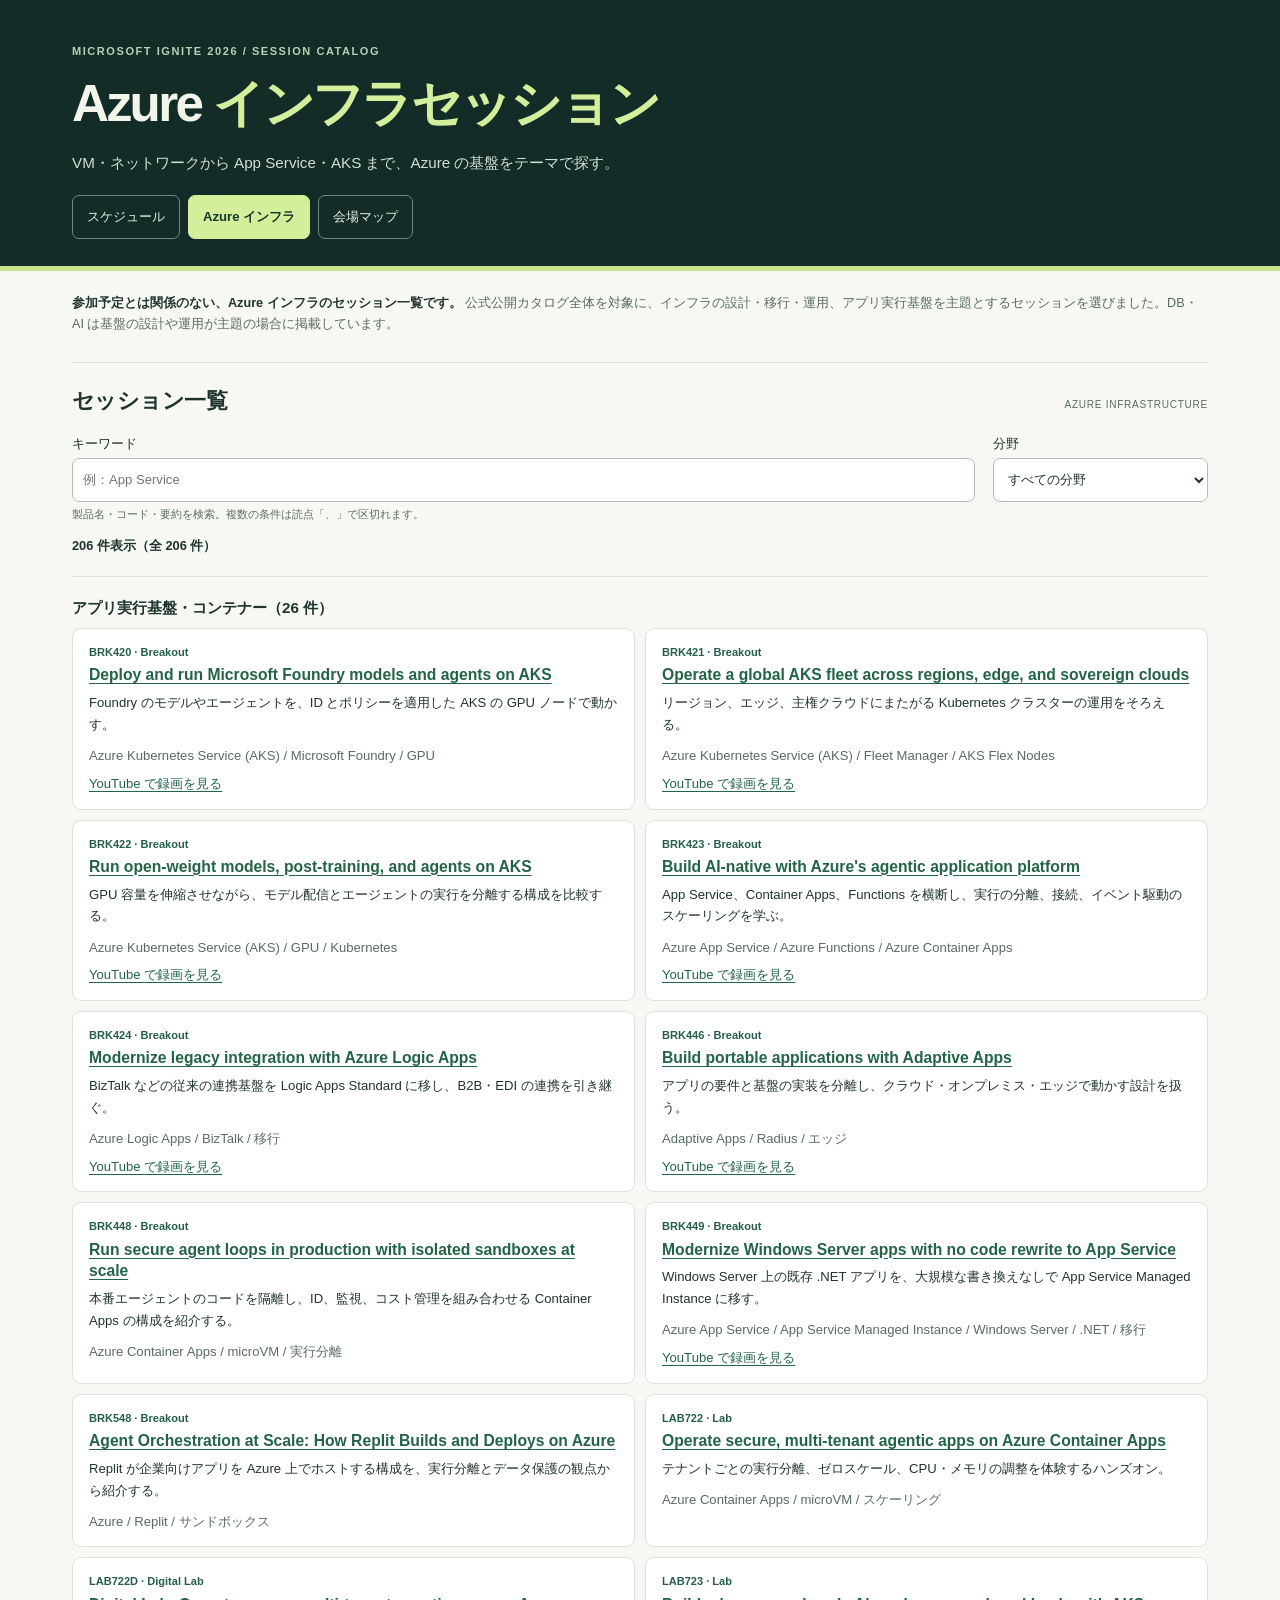
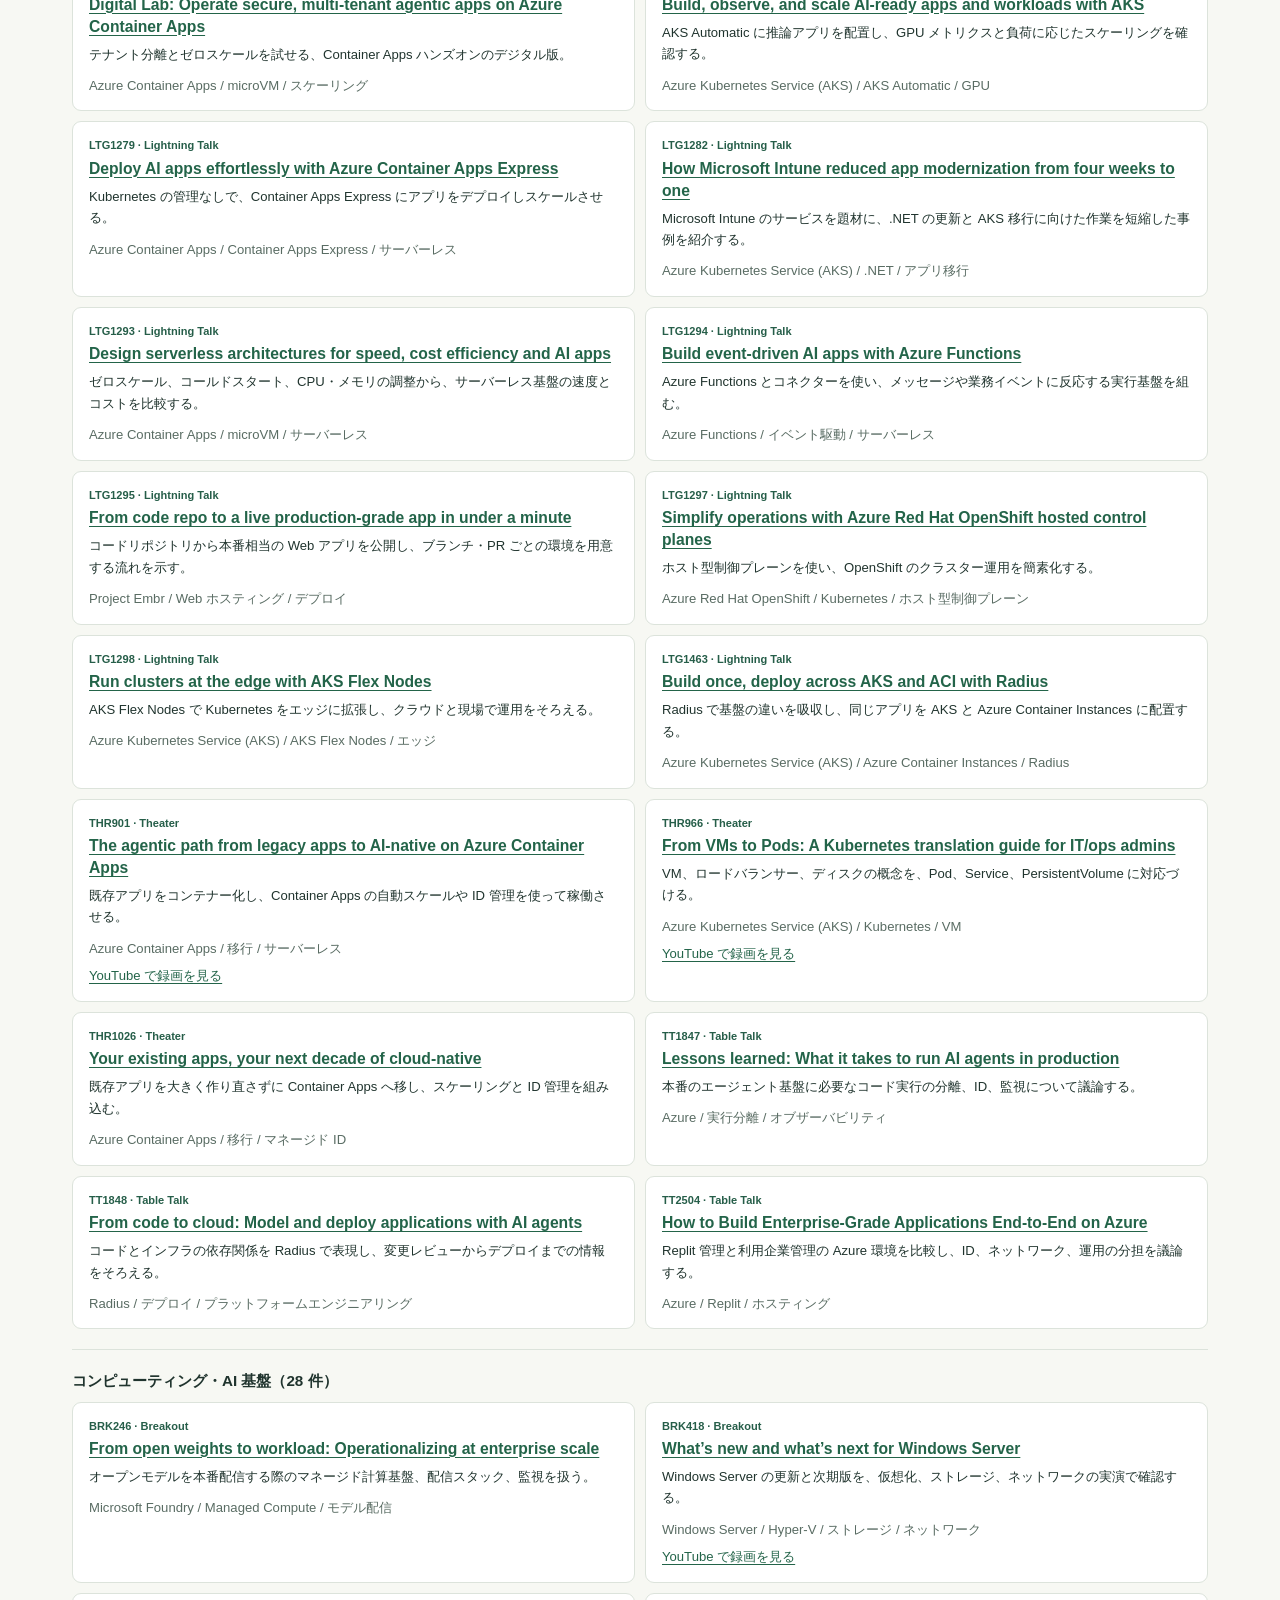
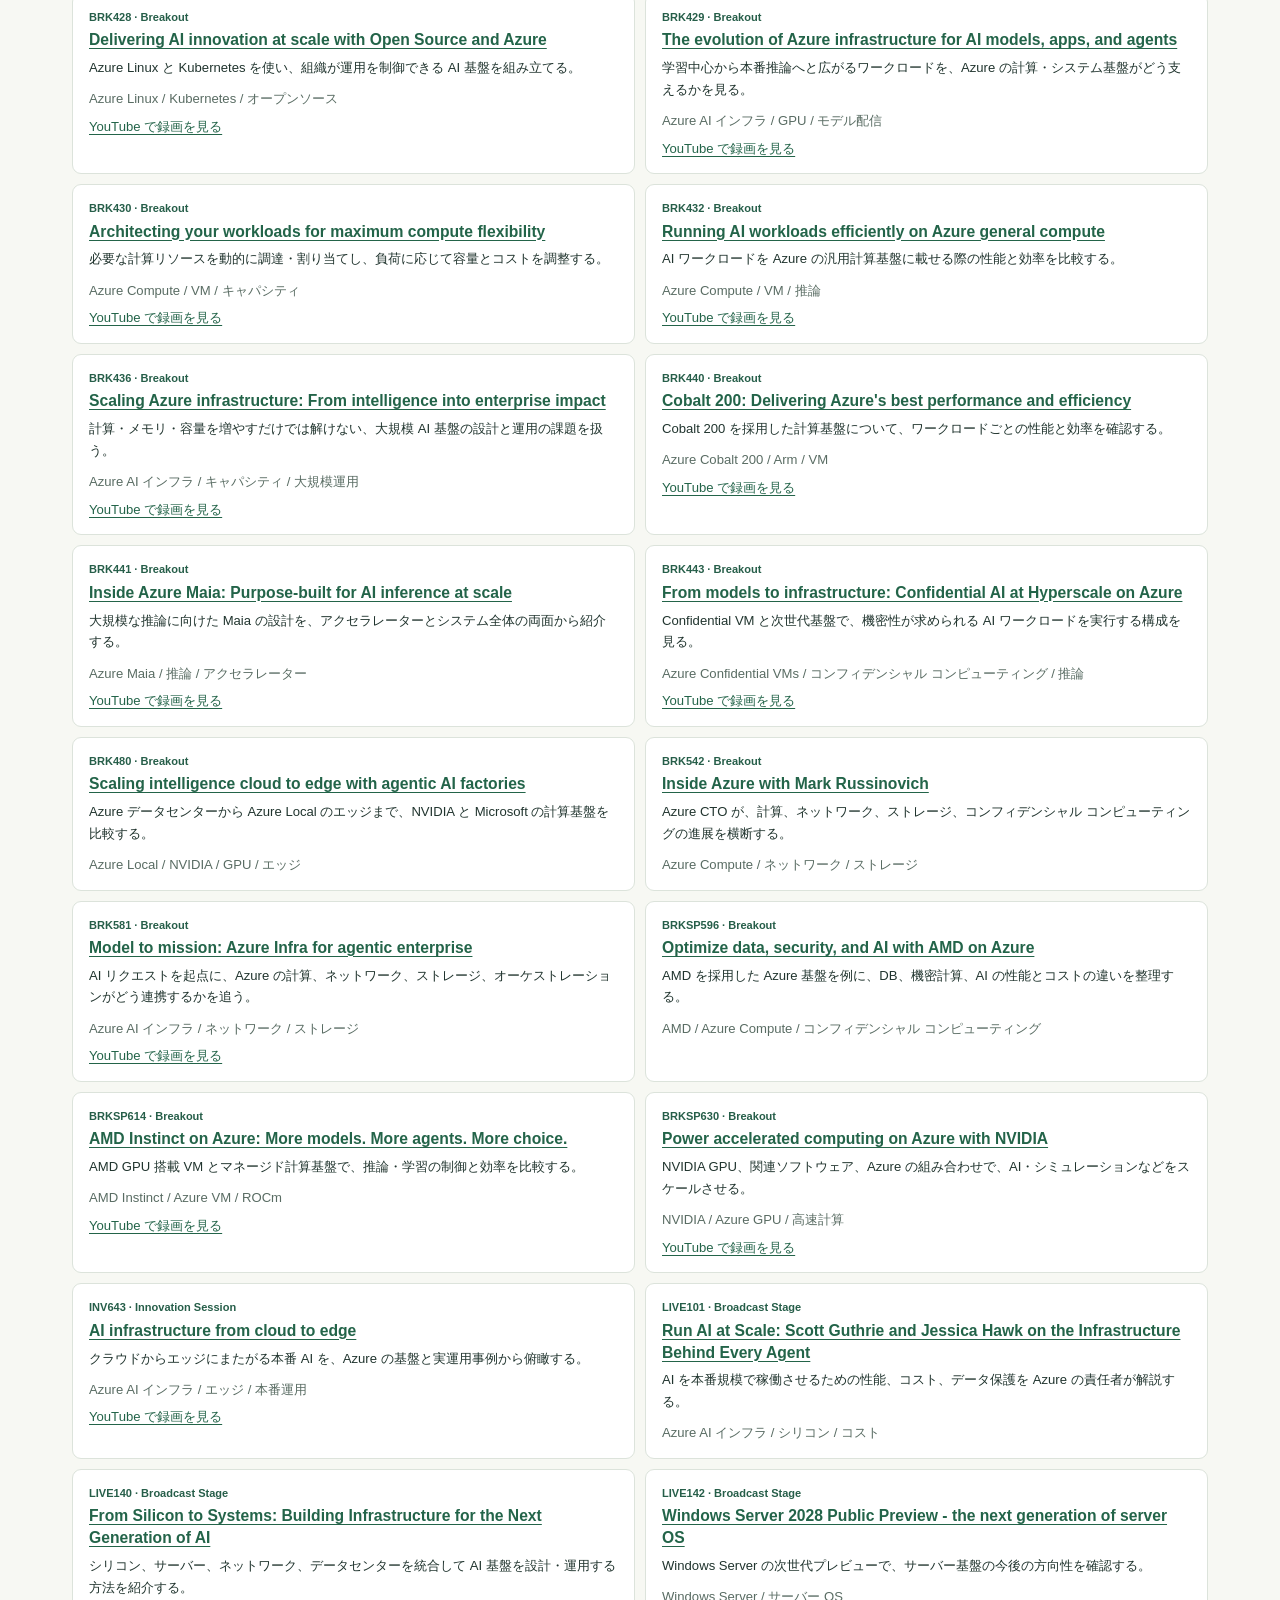
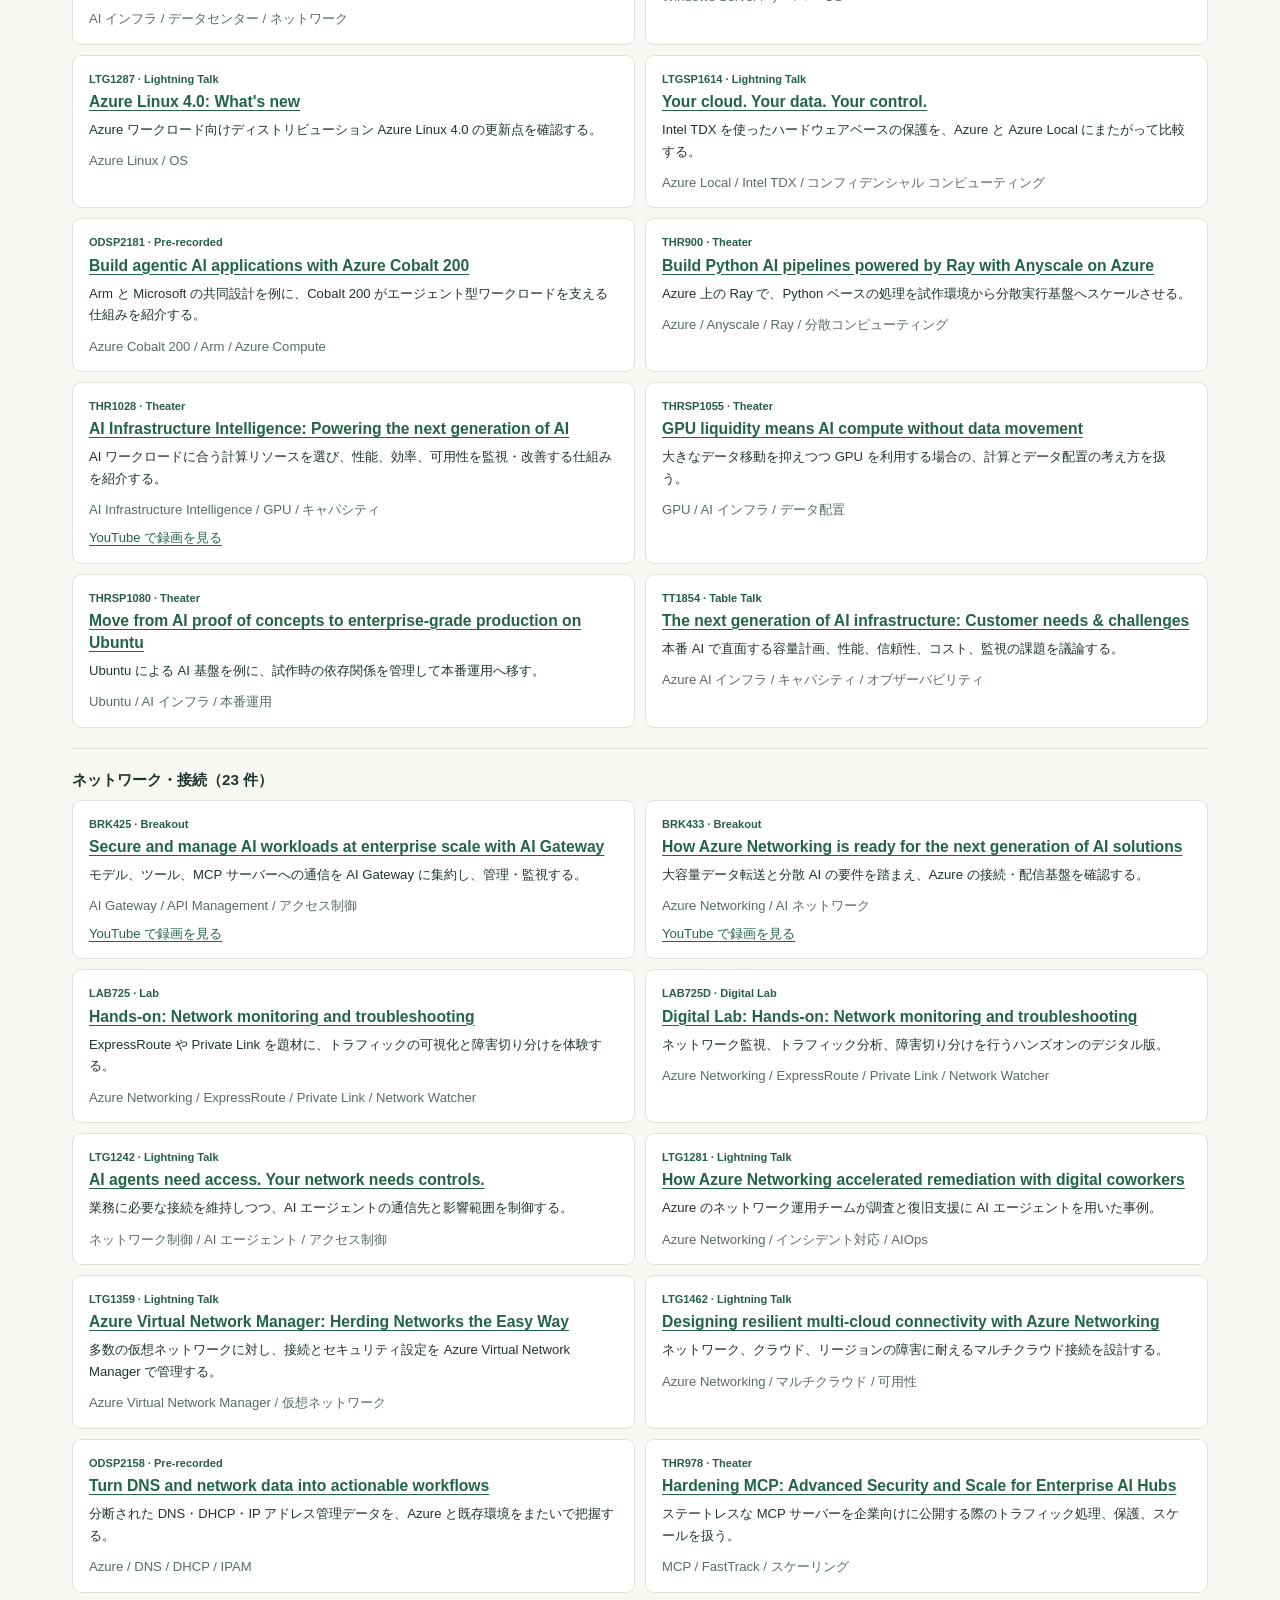
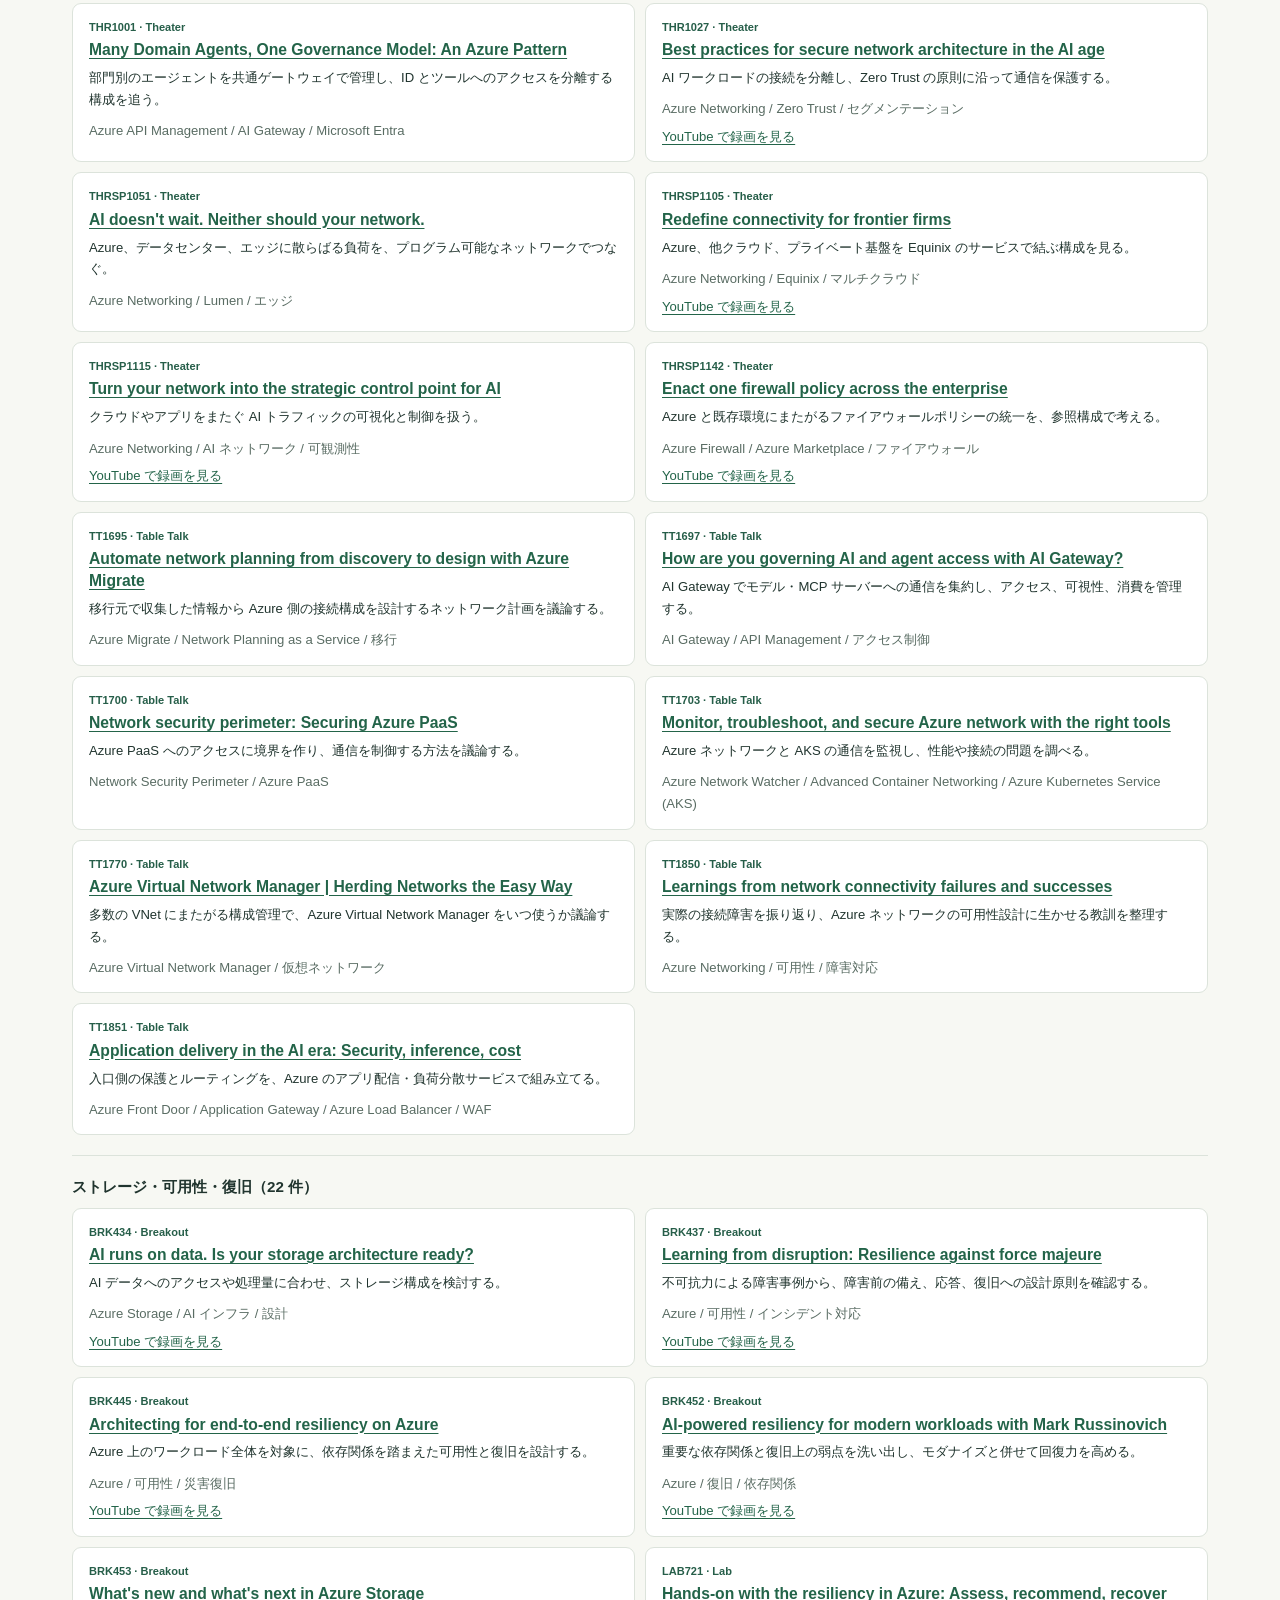
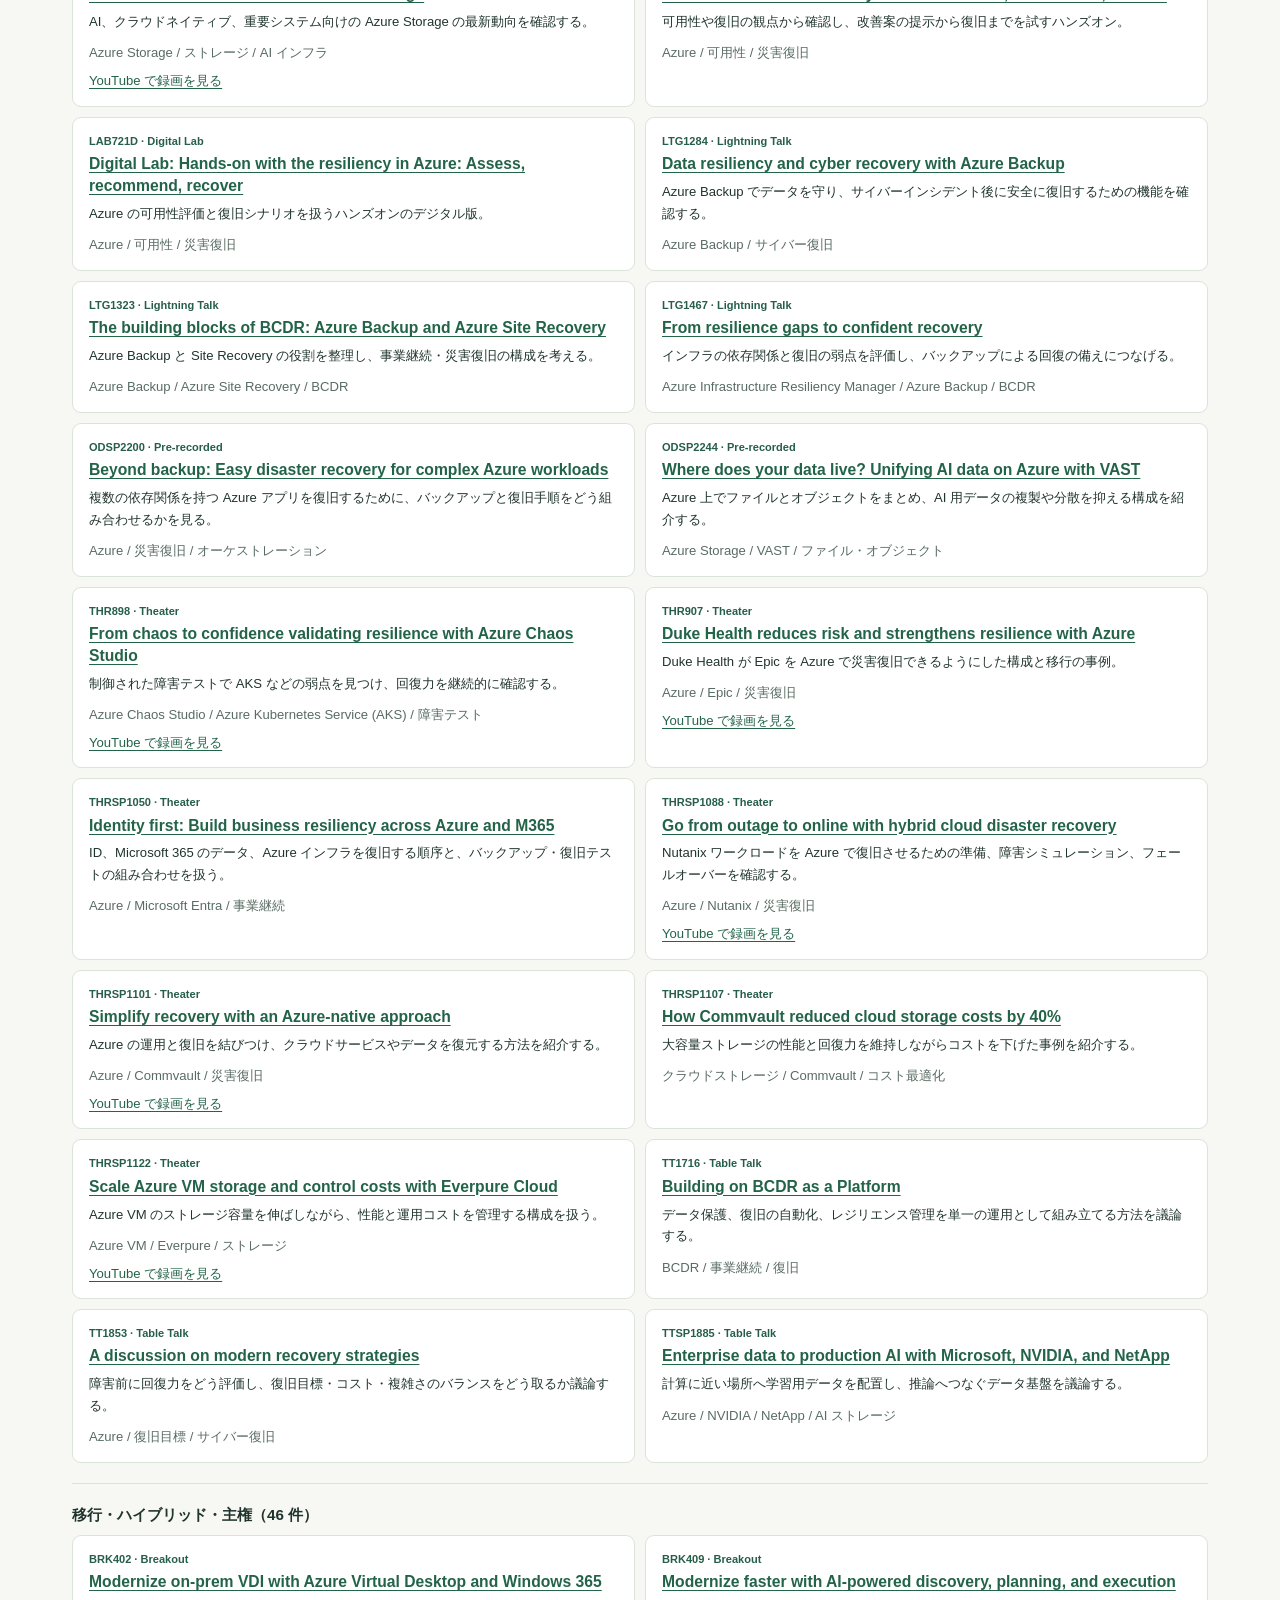
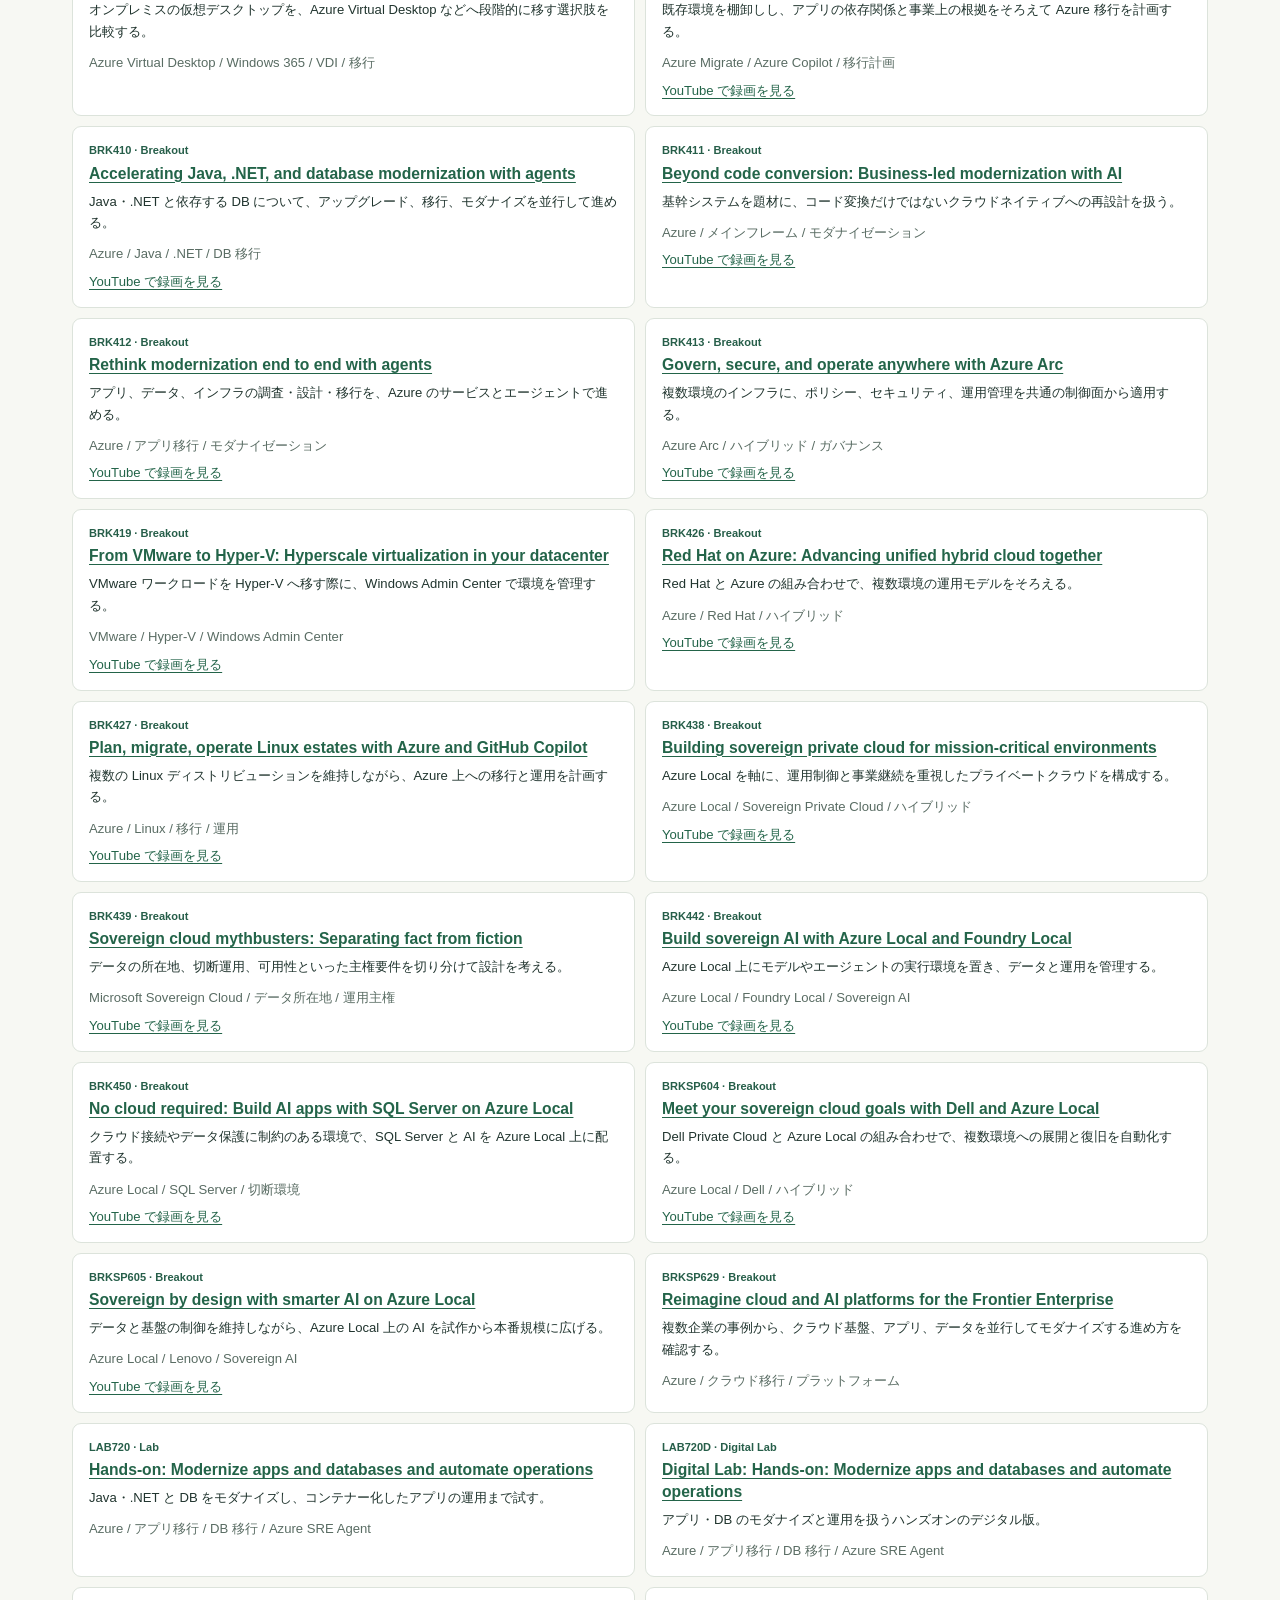
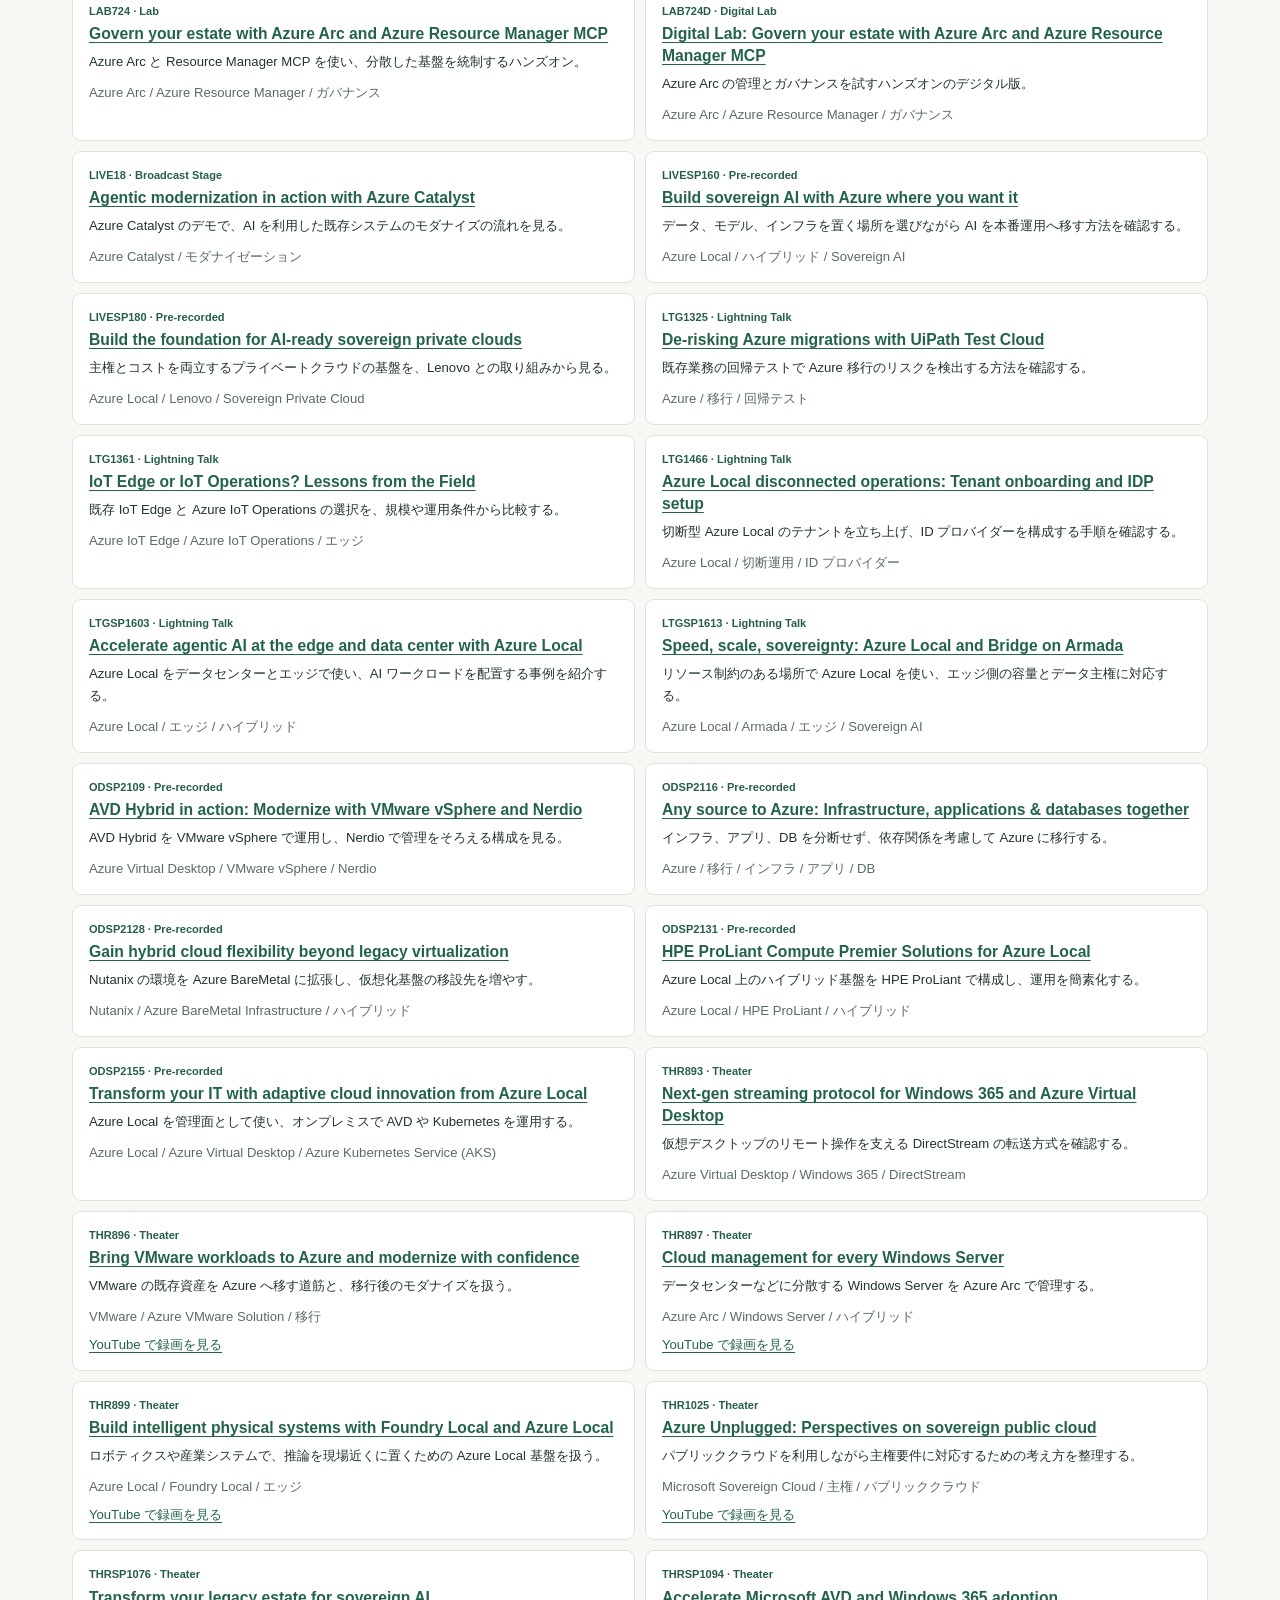
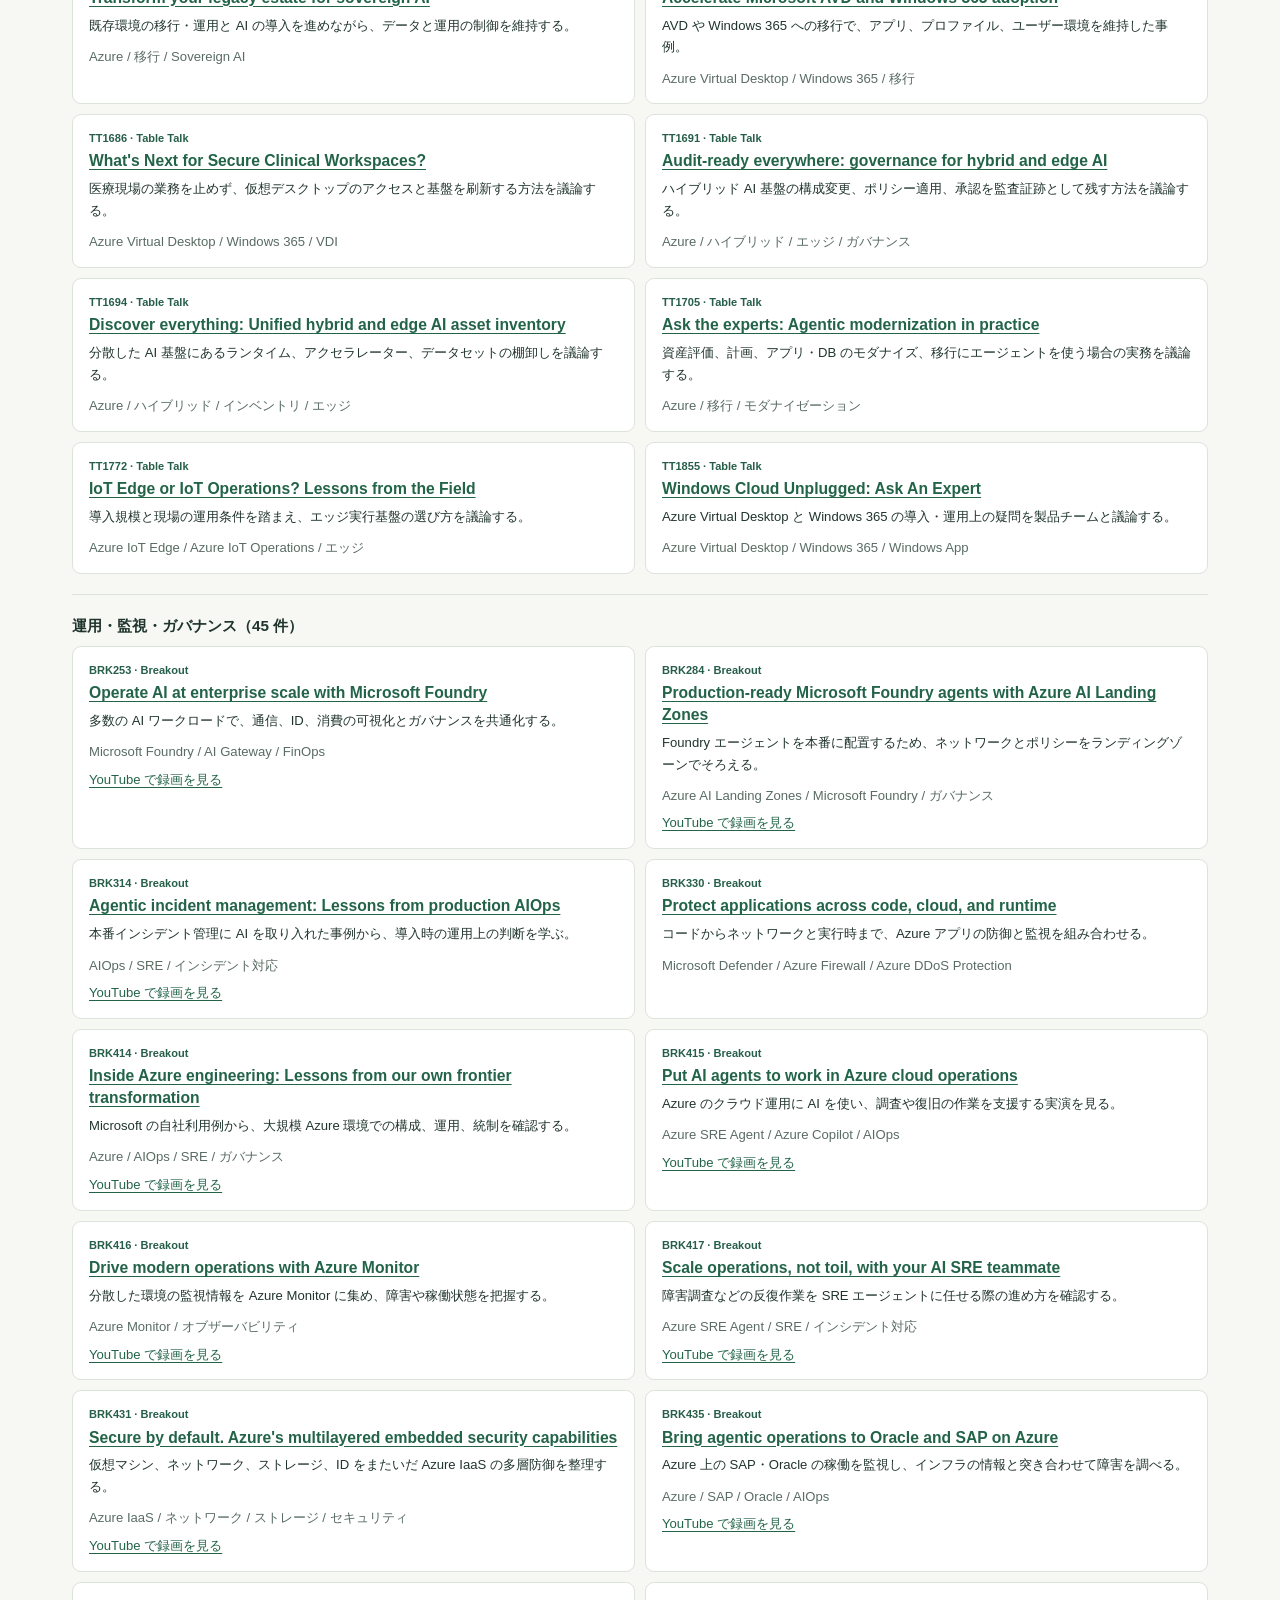
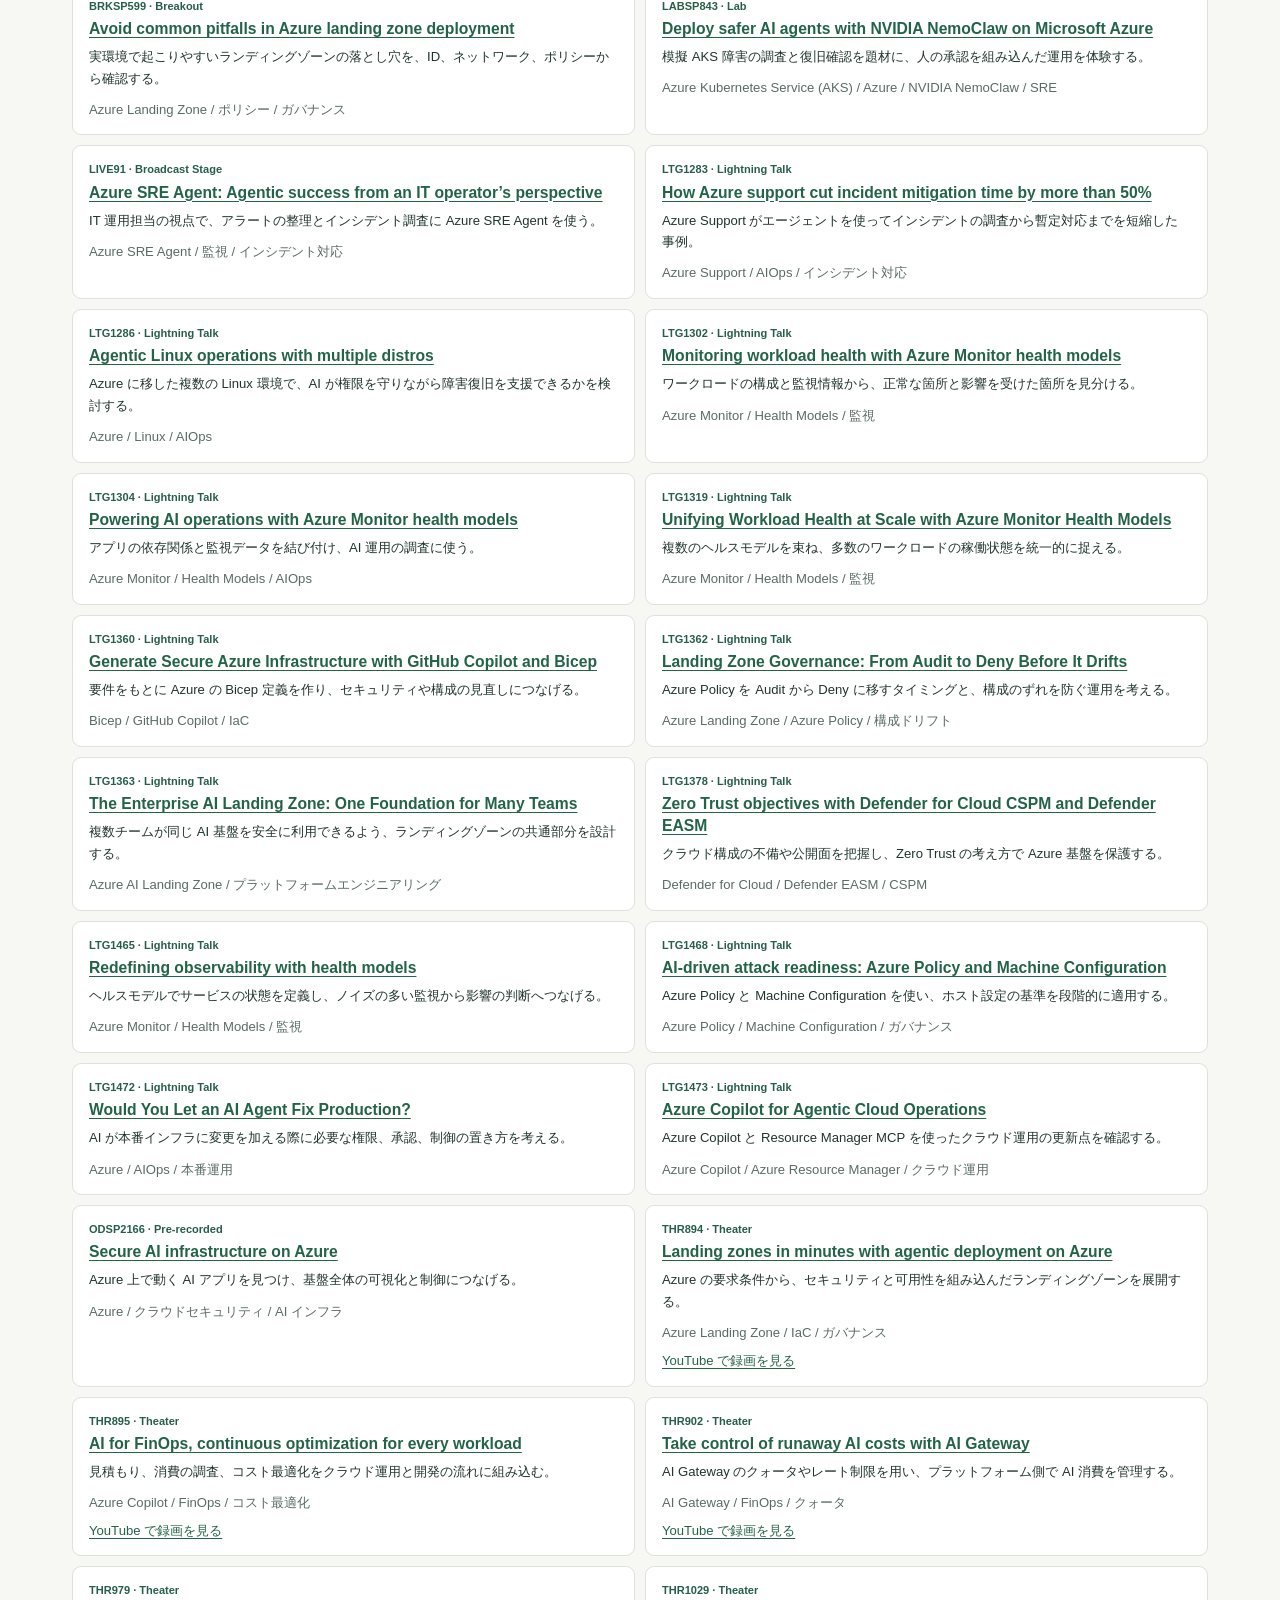
==== docs/infra.html @ e6931792 "Add a standalone Azure infrastructure session catalog Co-authored-by: Copilot App <223556219+Copilot" ====
<!doctype html>
<html lang="ja">
<head>
  <meta charset="utf-8">
  <meta name="viewport" content="width=device-width, initial-scale=1">
  <meta name="referrer" content="no-referrer">
  <meta name="theme-color" content="#132c28">
  <meta name="description" content="Microsoft Ignite 2026 の公式カタログから、Azure の基盤・運用・アプリ実行基盤のセッションを分野別に整理した非公式の一覧。">
  <title>Azure インフラセッション | Ignite 2026</title>
  <link rel="stylesheet" href="./style.css">
  <script type="module" src="./infra.js"></script>
</head>
<body>
  <header class="masthead">
    <div class="page">
      <p class="eyebrow">MICROSOFT IGNITE 2026 / SESSION CATALOG</p>
      <h1>Azure <span>インフラセッション</span></h1>
      <p class="intro">VM・ネットワークから App Service・AKS まで、Azure の基盤をテーマで探す。</p>
      <nav class="site-nav" aria-label="ページ"><a href="./">スケジュール</a><a href="./infra.html" aria-current="page">Azure インフラ</a><a href="./map.html">会場マップ</a></nav>
    </div>
  </header>
  <main class="page">
    <section class="overview" aria-label="掲載範囲">
      <p><strong>参加予定とは関係のない、Azure インフラのセッション一覧です。</strong> 公式公開カタログ全体を対象に、インフラの設計・移行・運用、アプリ実行基盤を主題とするセッションを選びました。DB・AI は基盤の設計や運用が主題の場合に掲載しています。</p>
    </section>
    <section aria-labelledby="infra-title">
      <div class="section-heading"><h2 id="infra-title">セッション一覧</h2><span class="edition">AZURE INFRASTRUCTURE</span></div>
      <div id="infra-filters" class="infra-filters" hidden>
        <label for="infra-query">キーワード
          <input id="infra-query" type="search" placeholder="例：App Service" aria-describedby="infra-query-help">
          <small id="infra-query-help" class="muted">製品名・コード・要約を検索。複数の条件は読点「、」で区切れます。</small>
        </label>
        <label for="infra-category">分野
          <select id="infra-category"><option value="">すべての分野</option></select>
        </label>
      </div>
      <p id="infra-status" class="summary" role="status"></p>
      <div id="infra-results"></div>
      <noscript><p class="error">一覧の表示には JavaScript が必要です。本ページ下部の公式カタログをご利用ください。</p></noscript>
    </section>
    <footer>
      <p id="infra-source">出典：<a href="https://ignite.microsoft.com/en-US/sessions">Microsoft Ignite 2026 公式セッションカタログ</a>。日本語の要約と分野分けは本サイト独自のものです。</p>
      <p>同一セッションの複数開催枠や別会場での中継は重複掲載しません。別のセッションコードを持つデジタルラボは掲載対象です。YouTube リンクがなくても、公式詳細ページから録画を視聴できる場合があります。</p>
    </footer>
  </main>
</body>
</html>
---- docs/style.css ----
:root {
  color-scheme: light;
  --ink: #20342e;
  --muted: #596c63;
  --paper: #f7f8f3;
  --line: #dce3db;
  --green: #265e49;
  --priority: #e4efe6;
  --alternate: #eaf0fa;
  --danger: #a93227;
  --scale: 3px;
  font-family: "Segoe UI", "Yu Gothic UI", "Hiragino Kaku Gothic ProN", sans-serif;
}
* { box-sizing: border-box; }
body { margin: 0; background: var(--paper); color: var(--ink); line-height: 1.65; }
button, select, input { font: inherit; }
button, select { cursor: pointer; }
button, select, a { -webkit-tap-highlight-color: transparent; }
button:focus-visible, a:focus-visible, select:focus-visible, input:focus-visible, [tabindex]:focus-visible { outline: 3px solid #d27d18; outline-offset: 3px; }
a { color: #236449; text-underline-offset: 3px; }
p { margin: 0 0 .6rem; }
.page { max-width: 1180px; margin: auto; padding: 0 22px; }
.masthead { background: #132c28; color: #f2f5e9; padding: 42px 0 27px; border-bottom: 5px solid #c7e58c; }
.eyebrow { font-size: .69rem; letter-spacing: .14em; font-weight: 750; }
.masthead .eyebrow { color: #bad1b4; }
h1 { font-size: clamp(1.7rem, 5vw, 3.2rem); letter-spacing: -.05em; line-height: 1.2; margin: 13px 0 15px; }
h1 span { color: #d4ef9c; }
.intro { font-size: .95rem; color: #d2e0d4; }
.header-meta { display: flex; gap: 12px 28px; flex-wrap: wrap; margin-top: 25px; font-size: .68rem; letter-spacing: .08em; color: #c5d6c6; }
.site-nav { display: flex; flex-wrap: wrap; gap: 8px; margin-top: 20px; }
.site-nav a { display: inline-flex; align-items: center; min-height: 44px; padding: 8px 14px; border: 1px solid #6f8b7b; border-radius: 7px; color: #e7f2e4; text-decoration: none; font-size: .82rem; }
.site-nav a[aria-current="page"] { color: #15362b; background: #d4ef9c; border-color: #d4ef9c; font-weight: 700; }
.overview { padding: 22px 0 18px; font-size: .79rem; color: var(--muted); }
.overview strong { color: var(--ink); }
.section-heading { display: flex; align-items: baseline; justify-content: space-between; gap: 8px; border-top: 1px solid var(--line); padding-top: 23px; }
h2 { font-size: 1.35rem; line-height: 1.4; margin: 0 0 17px; letter-spacing: -.025em; }
.edition { font-size: .63rem; color: var(--muted); letter-spacing: .07em; text-align: right; }
.controls { position: sticky; top: 0; z-index: 5; background: var(--paper); padding: 4px 0 10px; }
.days { display: grid; grid-template-columns: repeat(4, 1fr); gap: 6px; }
.days button { border: 1px solid var(--line); background: white; border-radius: 9px; color: var(--ink); padding: 8px 4px; font-size: 1rem; font-weight: 700; min-height: 66px; }
.days small { display: block; font-size: .57rem; letter-spacing: .1em; color: var(--muted); }
.days button span { font-size: .7rem; font-weight: 500; }
.days button[aria-pressed="true"] { color: white; background: var(--green); border-color: var(--green); }
.days button[aria-pressed="true"] small { color: #d0e4cf; }
.filter-row { display: flex; flex-wrap: wrap; gap: 10px; align-items: center; padding-top: 10px; font-size: .76rem; }
.check { display: flex; align-items: center; gap: 5px; min-height: 44px; cursor: pointer; }
input { width: 18px; height: 18px; accent-color: var(--green); }
#week, select { min-height: 44px; padding: 7px 10px; border: 1px solid #aebfb2; border-radius: 7px; color: var(--ink); background: white; }
#week[aria-pressed="true"] { background: var(--priority); border-color: var(--green); }
.track-label { display: flex; gap: 8px; align-items: center; }
.legend { display: flex; flex-wrap: wrap; gap: 8px 16px; font-size: .67rem; color: var(--muted); margin: 2px 0 12px; }
.key::before { content: ""; display: inline-block; height: 9px; width: 9px; margin-right: 5px; background: var(--priority); border: 1px solid var(--green); border-radius: 2px; }
.key.priority::before { border-left: 4px solid var(--green); }
.key.alternative::before { background: var(--alternate); border-color: #5375a7; border-left: 4px dashed #5375a7; }
.key.general::before { background: #f0eafa; border-color: #79649e; }
.key.standby::before { background: #fff3d4; border-color: #9a6b22; }
.key.must::before { background: var(--priority); border: 2px solid #825513; }
.key.conflict::before { background: #f8ddd4; border-color: var(--danger); }
.summary { font-size: .8rem; font-weight: 700; margin-bottom: 8px; }
.warnings { display: grid; gap: 6px; }
.schedule-notes { margin-top: 20px; }
.schedule-notes h3 { margin: 0 0 10px; }
.notes-help { color: var(--muted); font-size: .73rem; margin: 2px 0 0; }
.gap-notes { margin-top: 16px; border: 1px solid var(--line); background: white; border-radius: 8px; padding: 10px 12px; font-size: .76rem; }
.gap-notes summary { cursor: pointer; font-weight: 700; }
.gap-notes p { color: var(--muted); margin: 10px 0 4px; }
.gap-notes ul { margin: 6px 0 0; padding-left: 20px; }
.warning { background: #fff1e9; border: 1px solid #e8c1ad; border-left: 3px solid var(--danger); border-radius: 5px; font-size: .73rem; padding: 9px 11px; }
.warning.travel { background: #f7f1df; border-color: #e0d1a5; }
.calendar-help { font-size: .66rem; color: var(--muted); margin: 12px 0 8px; }
.calendar-scroll { overflow: auto; border: 1px solid var(--line); border-radius: 10px; background: white; }
.calendar { display: grid; grid-template-columns: 49px minmax(0, 1fr); isolation: isolate; }
.calendar.week { grid-template-columns: 49px repeat(4, minmax(260px, 1fr)); min-width: 1090px; }
.corner, .day-heading { padding: 12px 6px; background: #f0f3ec; border-bottom: 1px solid var(--line); font-size: .73rem; text-align: center; font-weight: 650; }
.corner { position: sticky; left: 0; z-index: 3; color: var(--muted); font-size: .62rem; }
.time-axis { position: sticky; left: 0; z-index: 3; background: #fcfcf8; border-right: 1px solid var(--line); }
.time-tick { position: absolute; width: 100%; padding: 2px 5px 0 0; text-align: right; font: .61rem/1.4 Consolas, monospace; color: var(--muted); }
.day-column { position: relative; border-right: 1px solid var(--line); background: repeating-linear-gradient(to bottom, transparent 0, transparent calc(30 * var(--scale) - 1px), #e5e9e1 calc(30 * var(--scale) - 1px), #e5e9e1 calc(30 * var(--scale))); }
.day-column:last-child { border-right: 0; }
.empty { padding: 18px 12px; font-size: .75rem; color: var(--muted); }
.event { position: absolute; display: flex; flex-direction: column; gap: 3px; margin: 0; padding: 6px 7px; border: 1px solid #b8cdbb; border-left: 4px solid #58826a; border-radius: 5px; background: var(--priority); text-align: left; color: #183c2b; overflow: hidden; min-width: 0; line-height: 1.25; }
.event.alternative { background: var(--alternate); border-color: #c3d1e6; border-left: 4px dashed #6984ae; color: #284564; }
.event.general { background: #f0eafa; border-color: #d3c8e5; border-left-color: #79649e; color: #47345f; }
.event.standby { background: #fff3d4; border-color: #c4a668; border-left-color: #9a6b22; color: #574320; }
.event.must { box-shadow: inset 0 0 0 1px #825513; }
.event.conflict { border-left-color: var(--danger); }
.event:hover { filter: brightness(.97); box-shadow: 0 2px 8px #183c2b20; }
.event .event-time { font: 700 .63rem/1.25 Consolas, monospace; white-space: nowrap; }
.event .event-code { font-size: .65rem; font-weight: 750; }
.event .event-title { font-size: .76rem; font-weight: 650; display: -webkit-box; -webkit-line-clamp: 2; -webkit-box-orient: vertical; overflow: hidden; }
.event .event-venue { font-size: .62rem; color: var(--muted); overflow: hidden; white-space: nowrap; text-overflow: ellipsis; }
.event.short { padding: 3px 5px; gap: 1px; }
.event.short .event-title, .event.short .event-venue { display: none; }
.event.medium .event-venue { display: none; }
.reading { margin-top: 36px; border-top: 1px solid var(--line); padding-top: 28px; }
.reading > .eyebrow { color: var(--green); }
.reading h2 { font-size: 1.13rem; }
.reading-grid { display: grid; grid-template-columns: repeat(3, 1fr); gap: 14px; }
.reading article { border-top: 2px solid #bad098; padding: 13px 0; }
.reading article > span { font-size: .59rem; letter-spacing: .07em; color: var(--muted); }
h3 { font-size: .95rem; margin: 8px 0; }
.reading article p { font-size: .78rem; color: var(--muted); }
.fineprint { font-size: .7rem; color: var(--muted); margin-top: 15px; }
footer { border-top: 1px solid var(--line); margin-top: 27px; padding: 23px 0 32px; font-size: .67rem; color: var(--muted); }
dialog { border: 0; border-top: 5px solid var(--green); border-radius: 13px; padding: 24px; width: min(94vw, 540px); max-height: 85dvh; color: var(--ink); box-shadow: 0 12px 70px #0004; }
dialog::backdrop { background: #102a24a6; }
dialog h2 { font-size: 1.3rem; margin-top: 10px; }
dialog p { font-size: .84rem; }
.close { display: block; margin: -7px -7px 12px auto; min-height: 44px; border: 1px solid var(--line); border-radius: 6px; background: white; padding: 6px 12px; color: var(--ink); }
.muted { color: var(--muted); }
.detail-warning { color: var(--danger); font-weight: 650; }
.detail-availability { color: #765317; font-weight: 650; }
.official { display: block; margin: 18px 0 0; padding: 12px; border-radius: 7px; background: var(--green); color: white; text-decoration: none; text-align: center; }
.recording { display: block; margin-top: 10px; padding: 12px; border: 1px solid #a13227; border-radius: 7px; color: #8d291f; font-weight: 700; text-decoration: none; text-align: center; }
.recording[hidden] { display: none; }
.error { padding: 15px; color: #a02218; background: #ffebe5; }
.venue-page { max-width: 1000px; }
.event-map { margin-top: 24px; }
.event-map .eyebrow { color: var(--green); }
.event-map h2 { margin: 6px 0 12px; }
.event-map > p { font-size: .83rem; }
.map-key { color: #69491f; }
.official-map { margin: 24px 0; padding: 22px; background: #e8f0df; border: 1px solid #c5d7bd; border-radius: 12px; }
.official-map .eyebrow, .venue-section .eyebrow { color: var(--green); }
.official-map h2, .venue-section h2 { margin: 6px 0 12px; }
.official-map p, .venue-section > p { font-size: .83rem; }
.map-actions { display: flex; flex-wrap: wrap; align-items: center; gap: 12px 22px; }
.map-actions .official { display: inline-block; margin: 0; padding: 12px 18px; }
.venue-section { border-top: 1px solid var(--line); padding-top: 28px; margin-top: 28px; }
.schematic { margin: 18px 0 0; }
.schematic svg { display: block; width: 100%; max-width: 520px; height: auto; }
.campus-map a { cursor: pointer; }
.campus-map a:focus-visible { outline: 3px solid #d27d18; outline-offset: -3px; }
.schematic figcaption, .map-credit { font-size: .7rem; color: var(--muted); margin: 8px 0; }
.chase-note { max-width: 520px; margin-top: 17px; padding: 14px 16px; background: #e9eff7; border: 1px solid #c5d5e5; border-radius: 9px; font-size: .8rem; }
.chase-note h3 { margin: 3px 0 5px; }
.chase-note p:last-child { margin-bottom: 0; }
.transit-note { max-width: 520px; margin: 12px 0 0; padding: 11px 14px; border-left: 3px solid #b17a24; background: #fff3d4; color: #574320; border-radius: 5px; }
.venue-grid { display: grid; grid-template-columns: repeat(2, 1fr); gap: 12px; }
.venue-card { padding: 17px; border: 1px solid var(--line); background: white; border-radius: 9px; font-size: .8rem; }
.venue-card h3 { margin: 4px 0 8px; }
.venue-card p:last-child { margin-bottom: 0; }
.venue-number { font-weight: 750; color: var(--green); font-size: .75rem; }
.infra-filters:not([hidden]) { display: flex; flex-wrap: wrap; align-items: start; gap: 10px 18px; margin-bottom: 12px; }
.infra-filters label { display: grid; gap: 3px; font-size: .82rem; max-width: 100%; }
.infra-filters label:first-child { flex: 1 1 260px; }
.infra-filters input { width: 100%; min-width: 0; height: 44px; padding: 7px 10px; border: 1px solid #aebfb2; border-radius: 7px; background: white; color: var(--ink); }
.infra-filters select { width: 100%; }
.infra-group { border-top: 1px solid var(--line); margin-top: 20px; padding-top: 10px; }
.infra-grid { display: grid; grid-template-columns: repeat(2, minmax(0, 1fr)); gap: 10px; margin: 0; padding: 0; list-style: none; }
.infra-card { padding: 14px 16px; border: 1px solid var(--line); border-radius: 9px; background: white; font-size: .82rem; overflow-wrap: anywhere; }
.infra-card .eyebrow, .infra-card .infra-tags { margin: 0; letter-spacing: normal; }
.infra-card .eyebrow { color: var(--green); }
.infra-card h4 { margin: 3px 0 6px; font-size: .98rem; line-height: 1.4; }
.infra-card > a { display: inline-block; margin-top: 6px; }
@media (max-width: 600px) {
  .page { padding: 0 14px; }
  .masthead { padding-top: 29px; }
  .intro { font-size: .8rem; }
  .reading-grid { grid-template-columns: 1fr; gap: 0; }
  .venue-grid { grid-template-columns: 1fr; }
  .infra-grid { grid-template-columns: 1fr; }
  .track-label { width: 100%; }
  .track-label select { flex: 1; min-width: 0; }
  .event .event-title { font-size: .7rem; }
}
@media (prefers-reduced-motion: no-preference) { dialog[open] { animation: appear .15s ease-out; } @keyframes appear { from { opacity: 0; transform: translateY(8px); } to { opacity: 1; transform: translateY(0); } } }
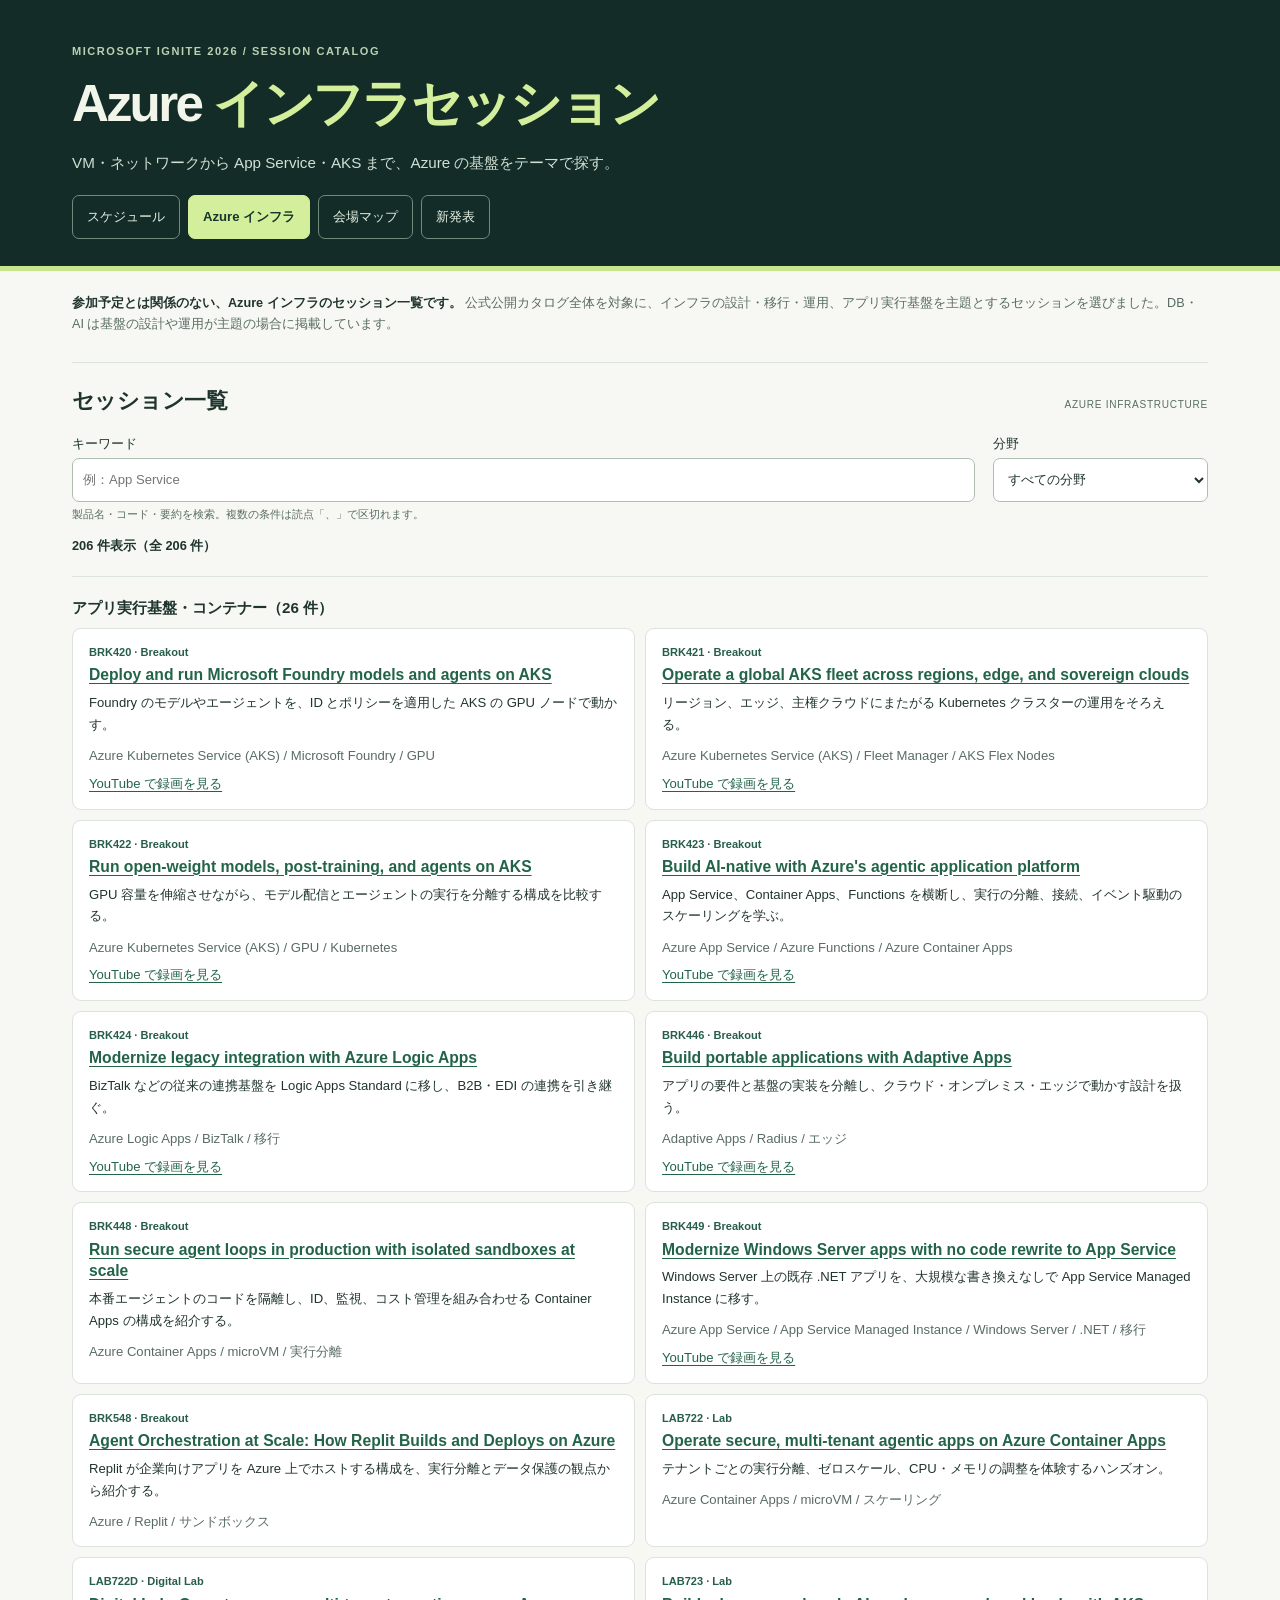
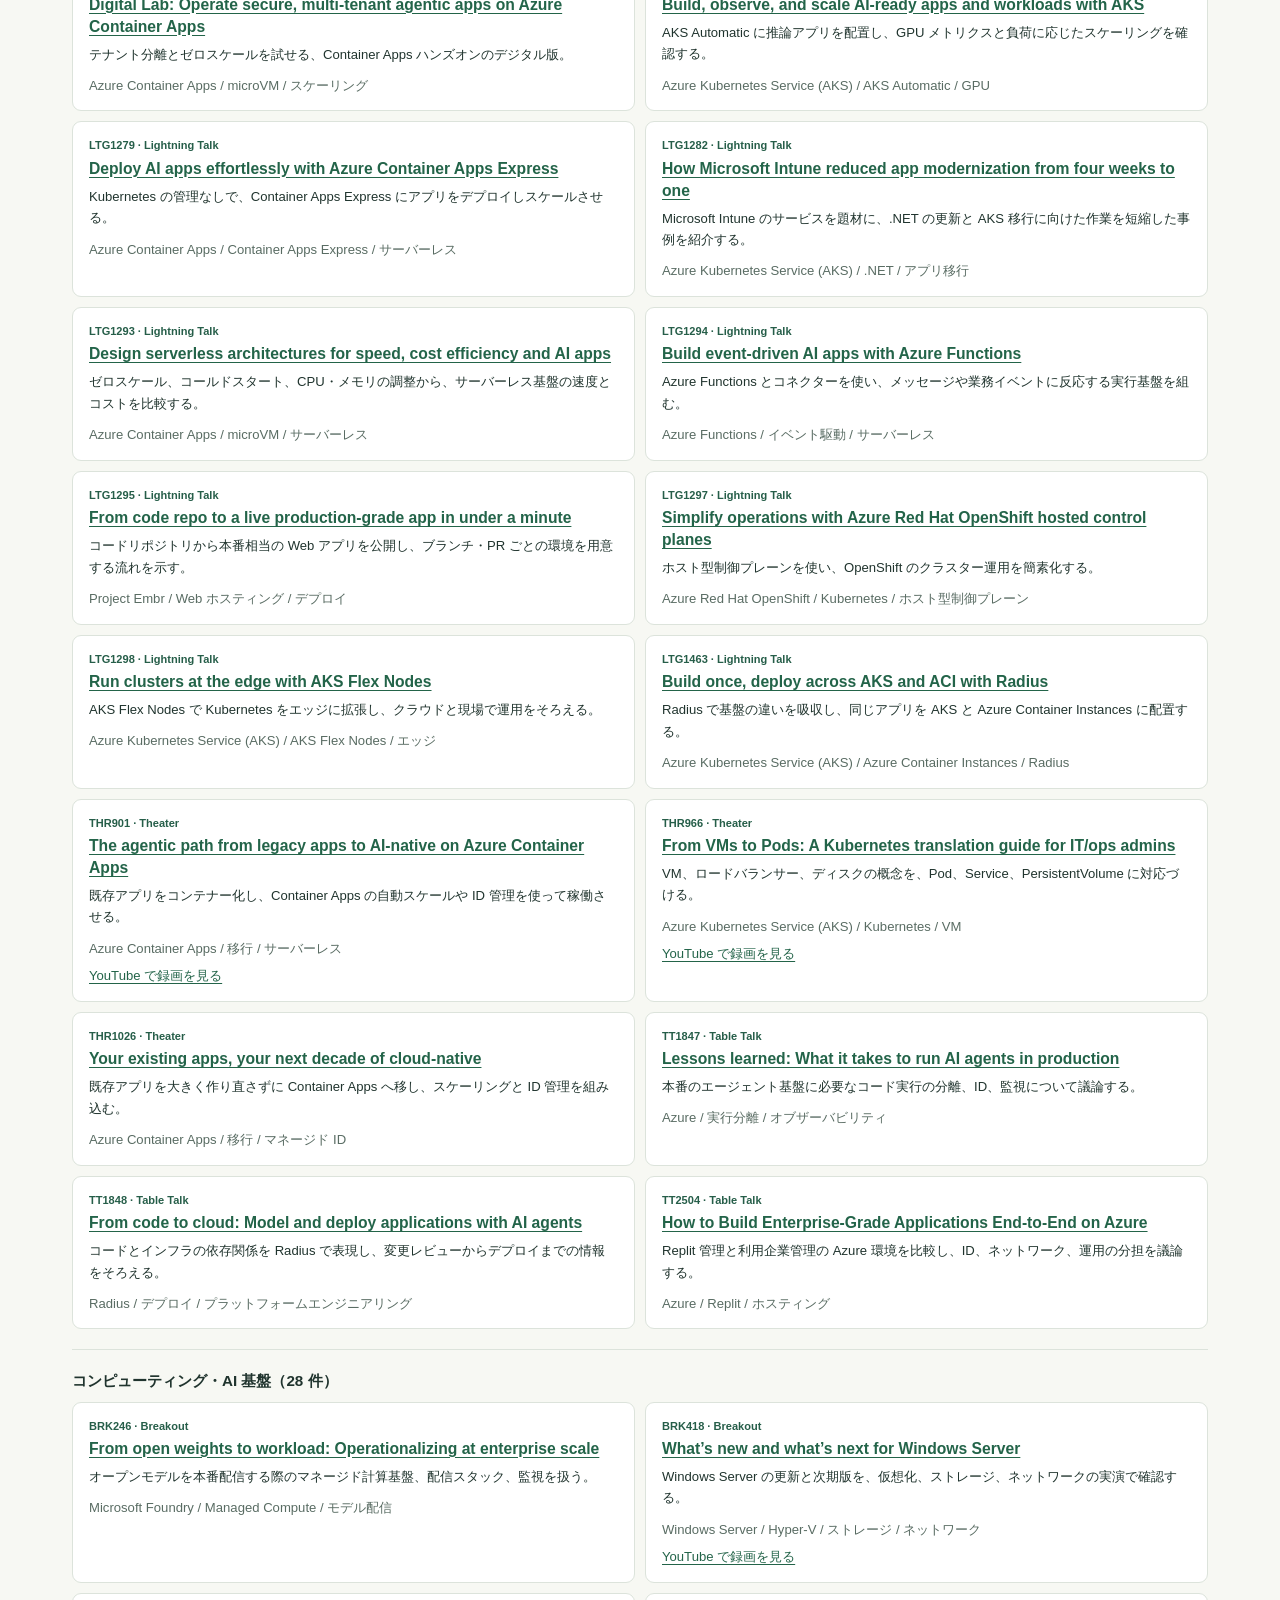
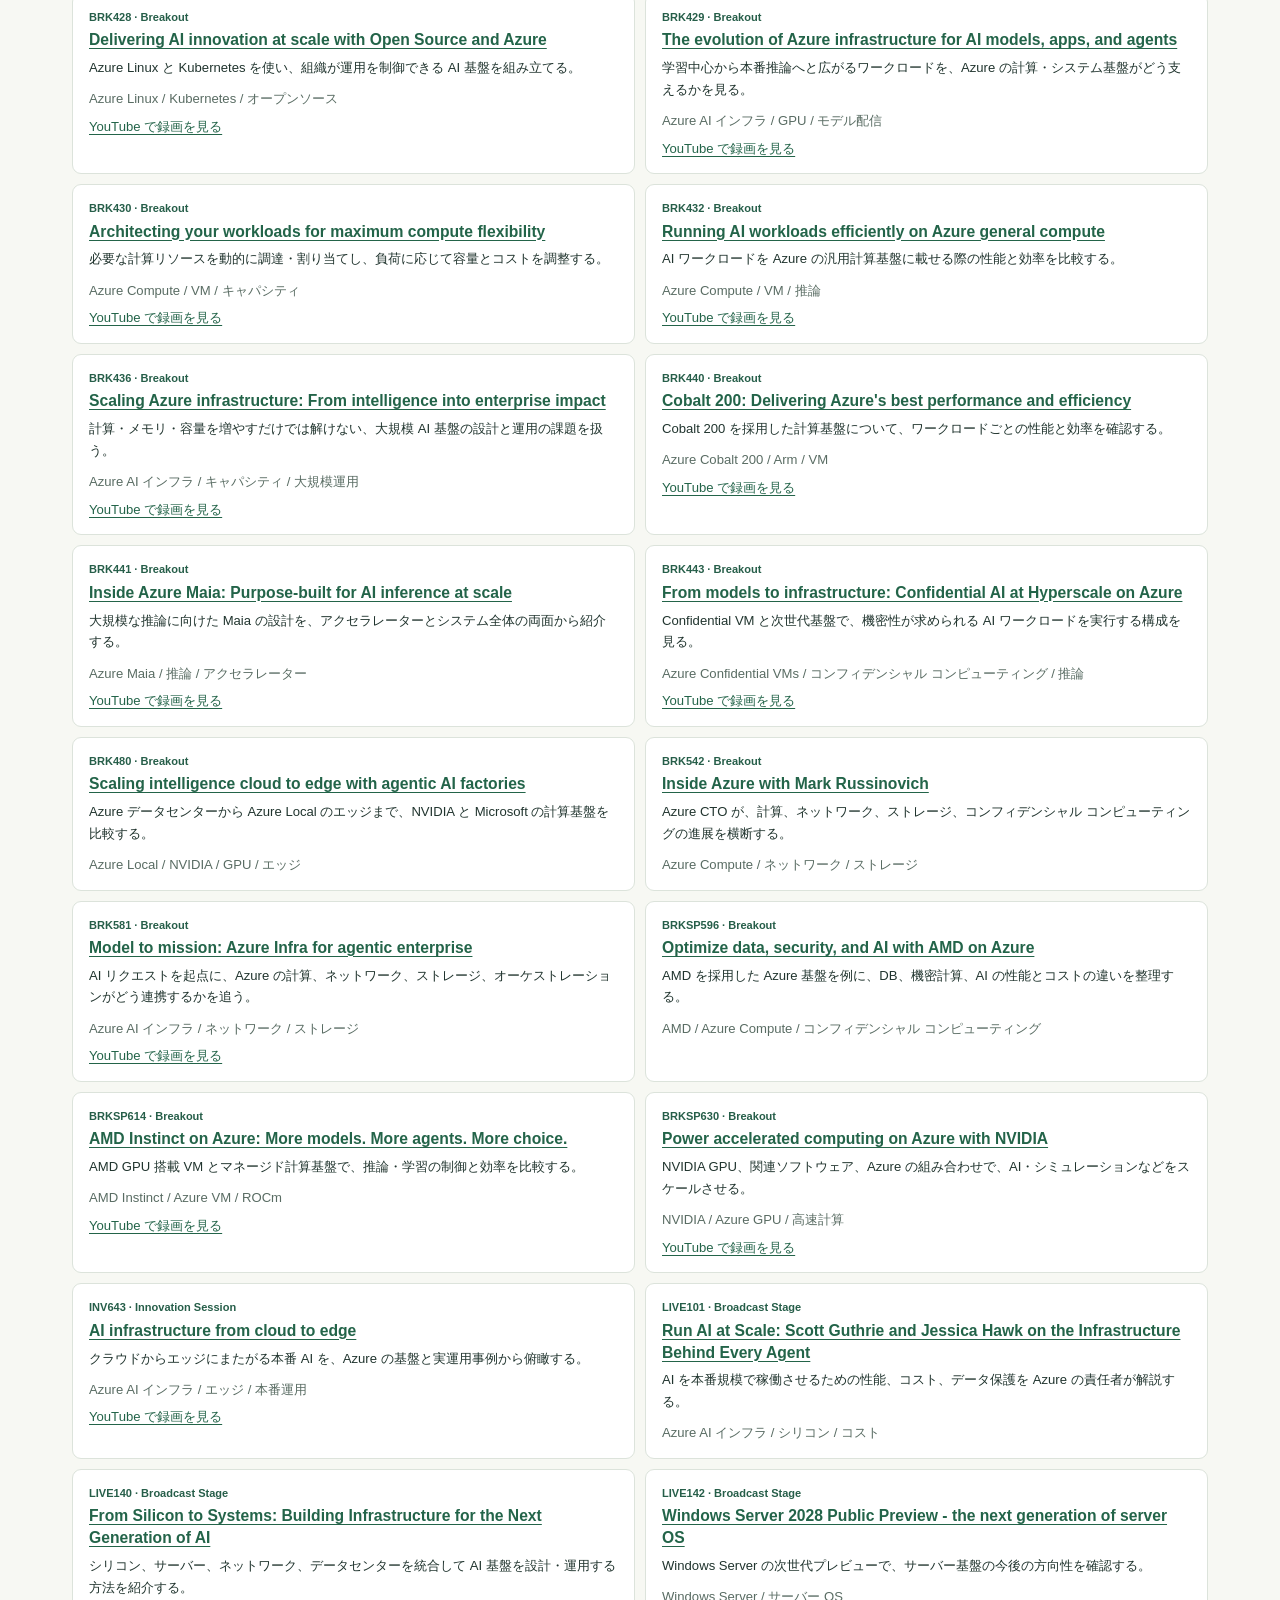
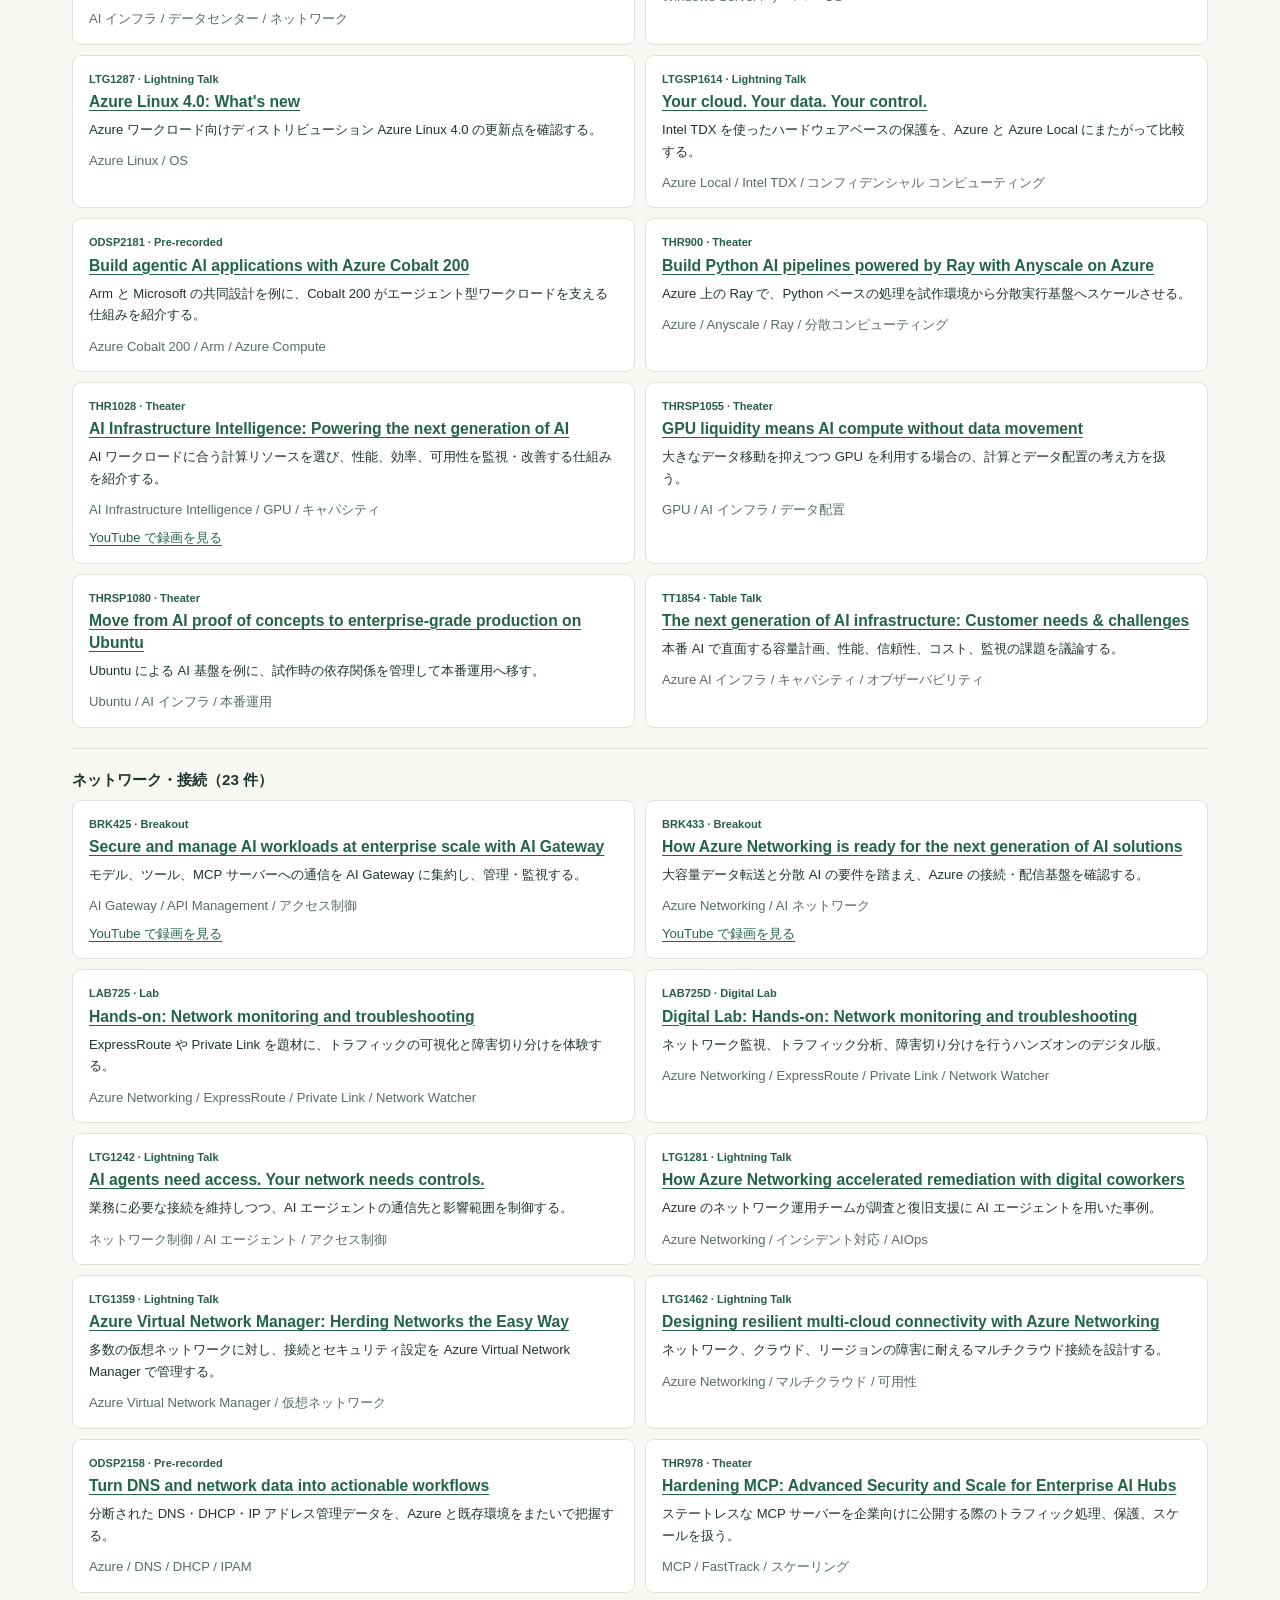
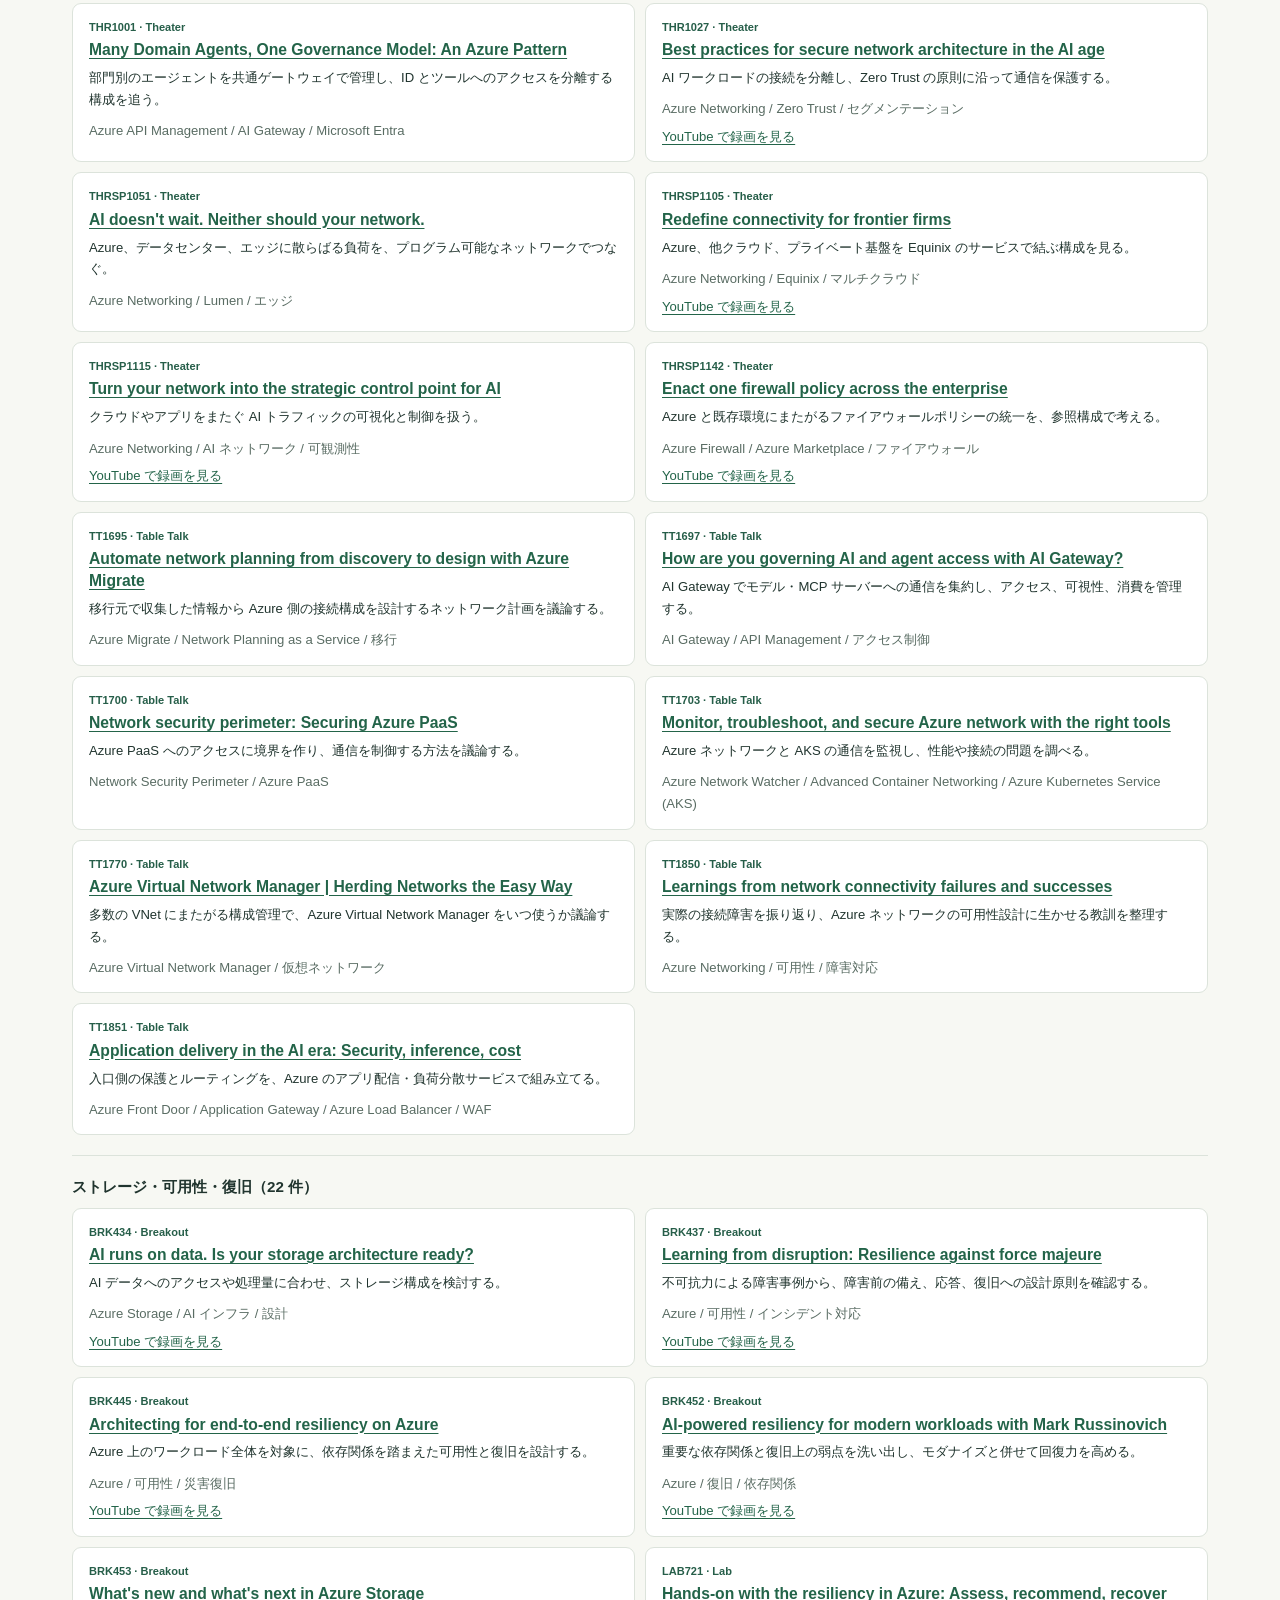
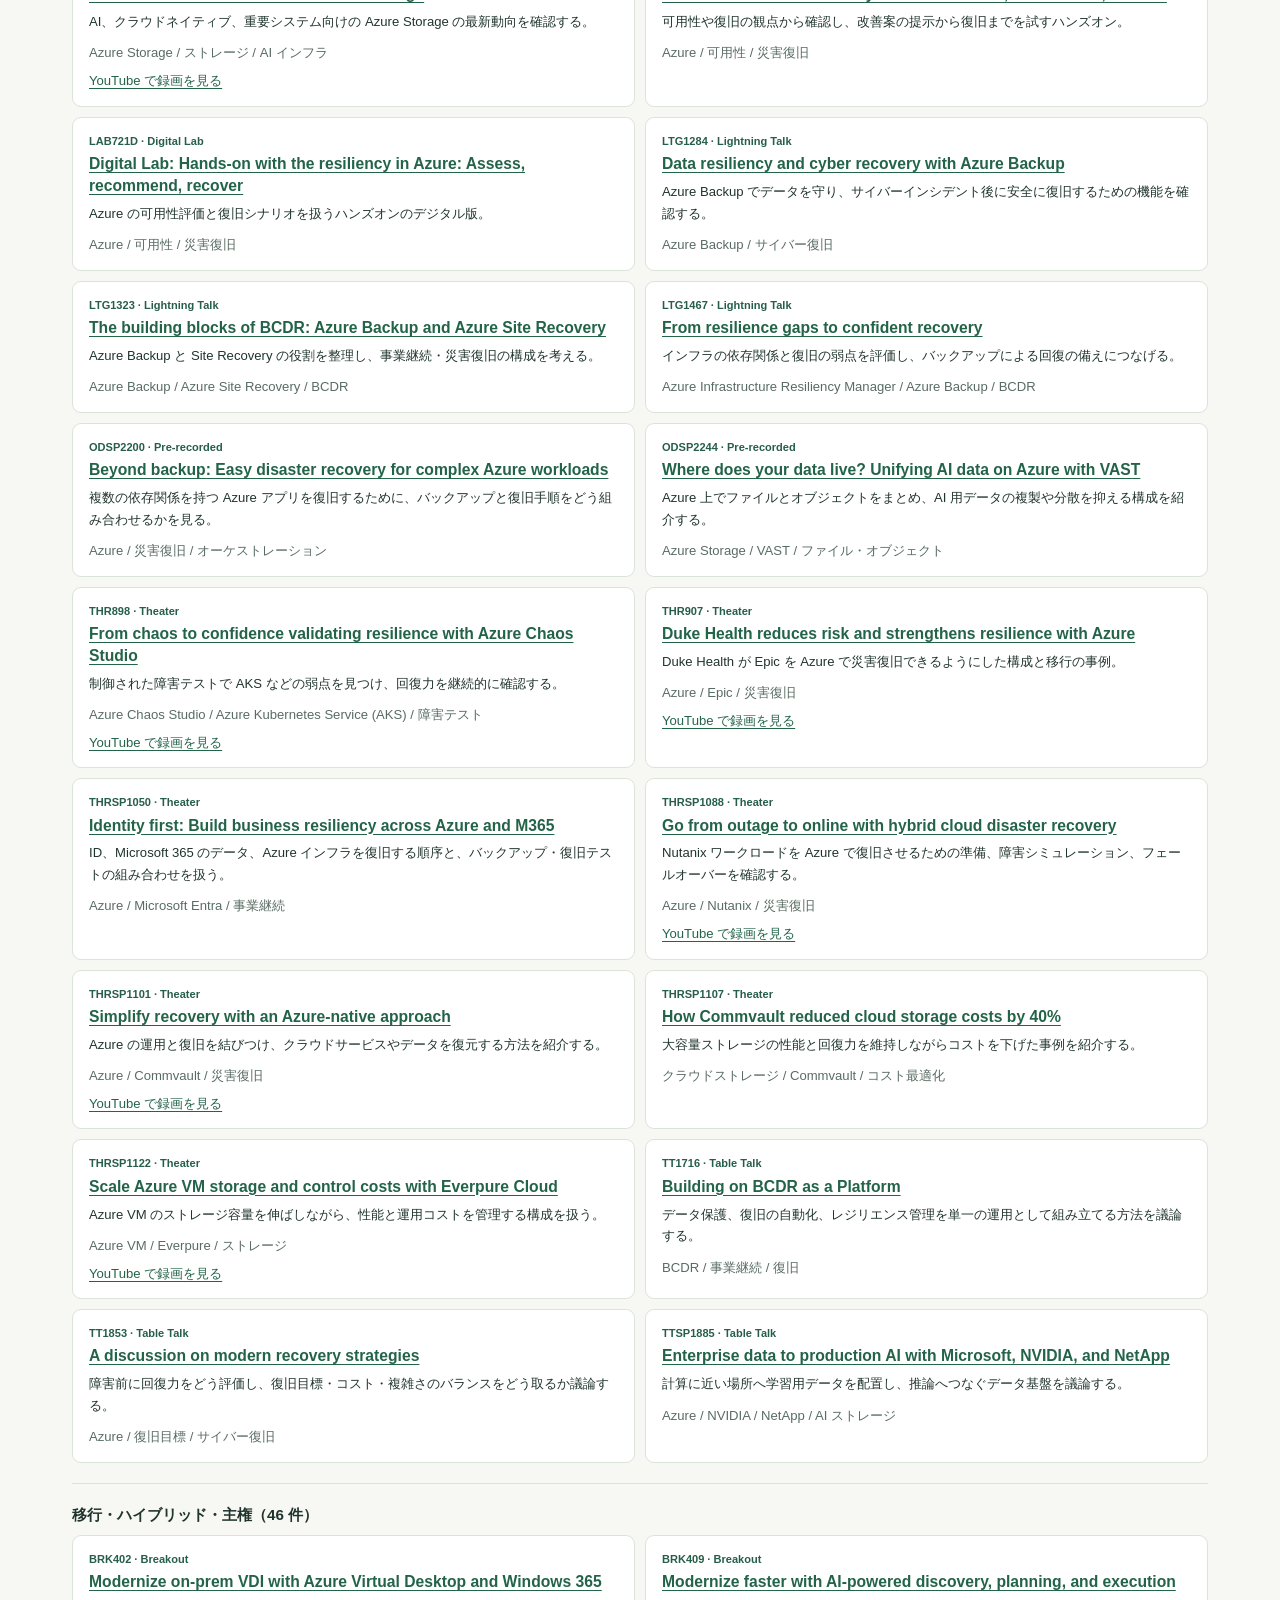
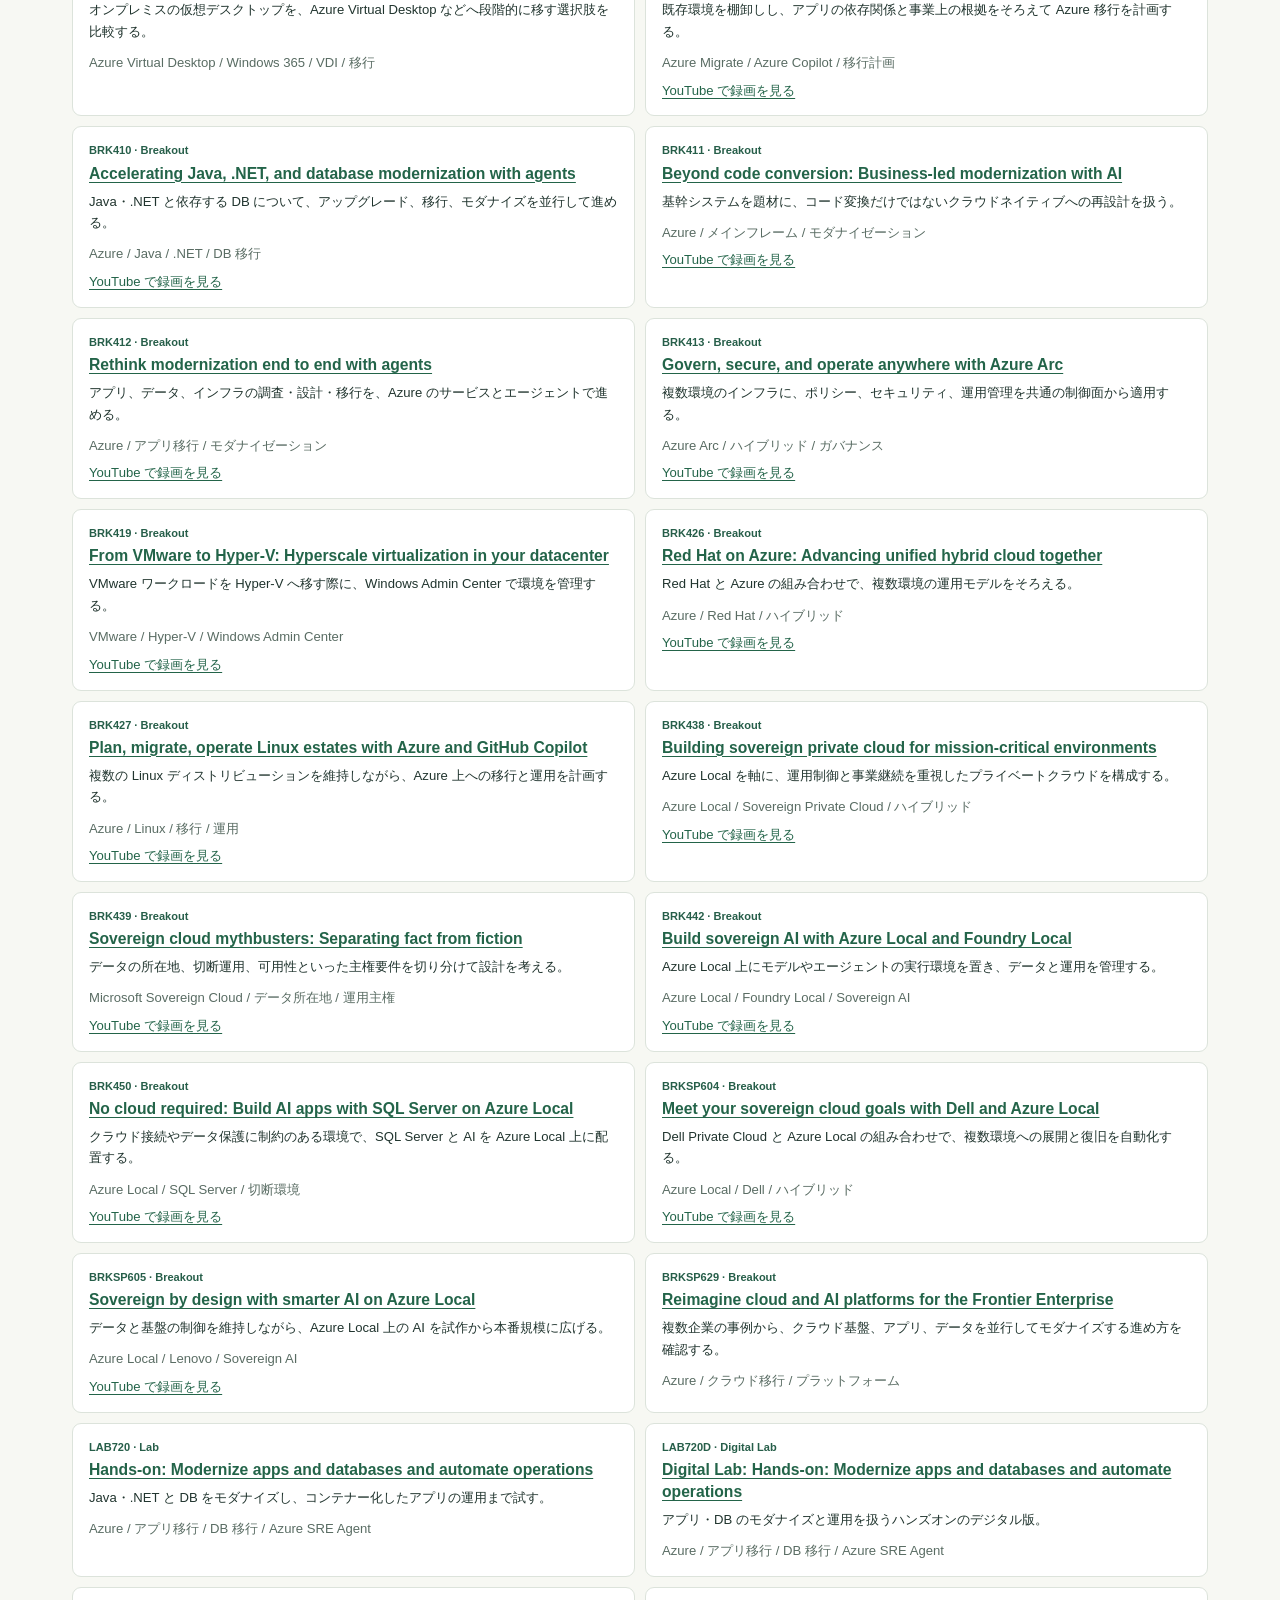
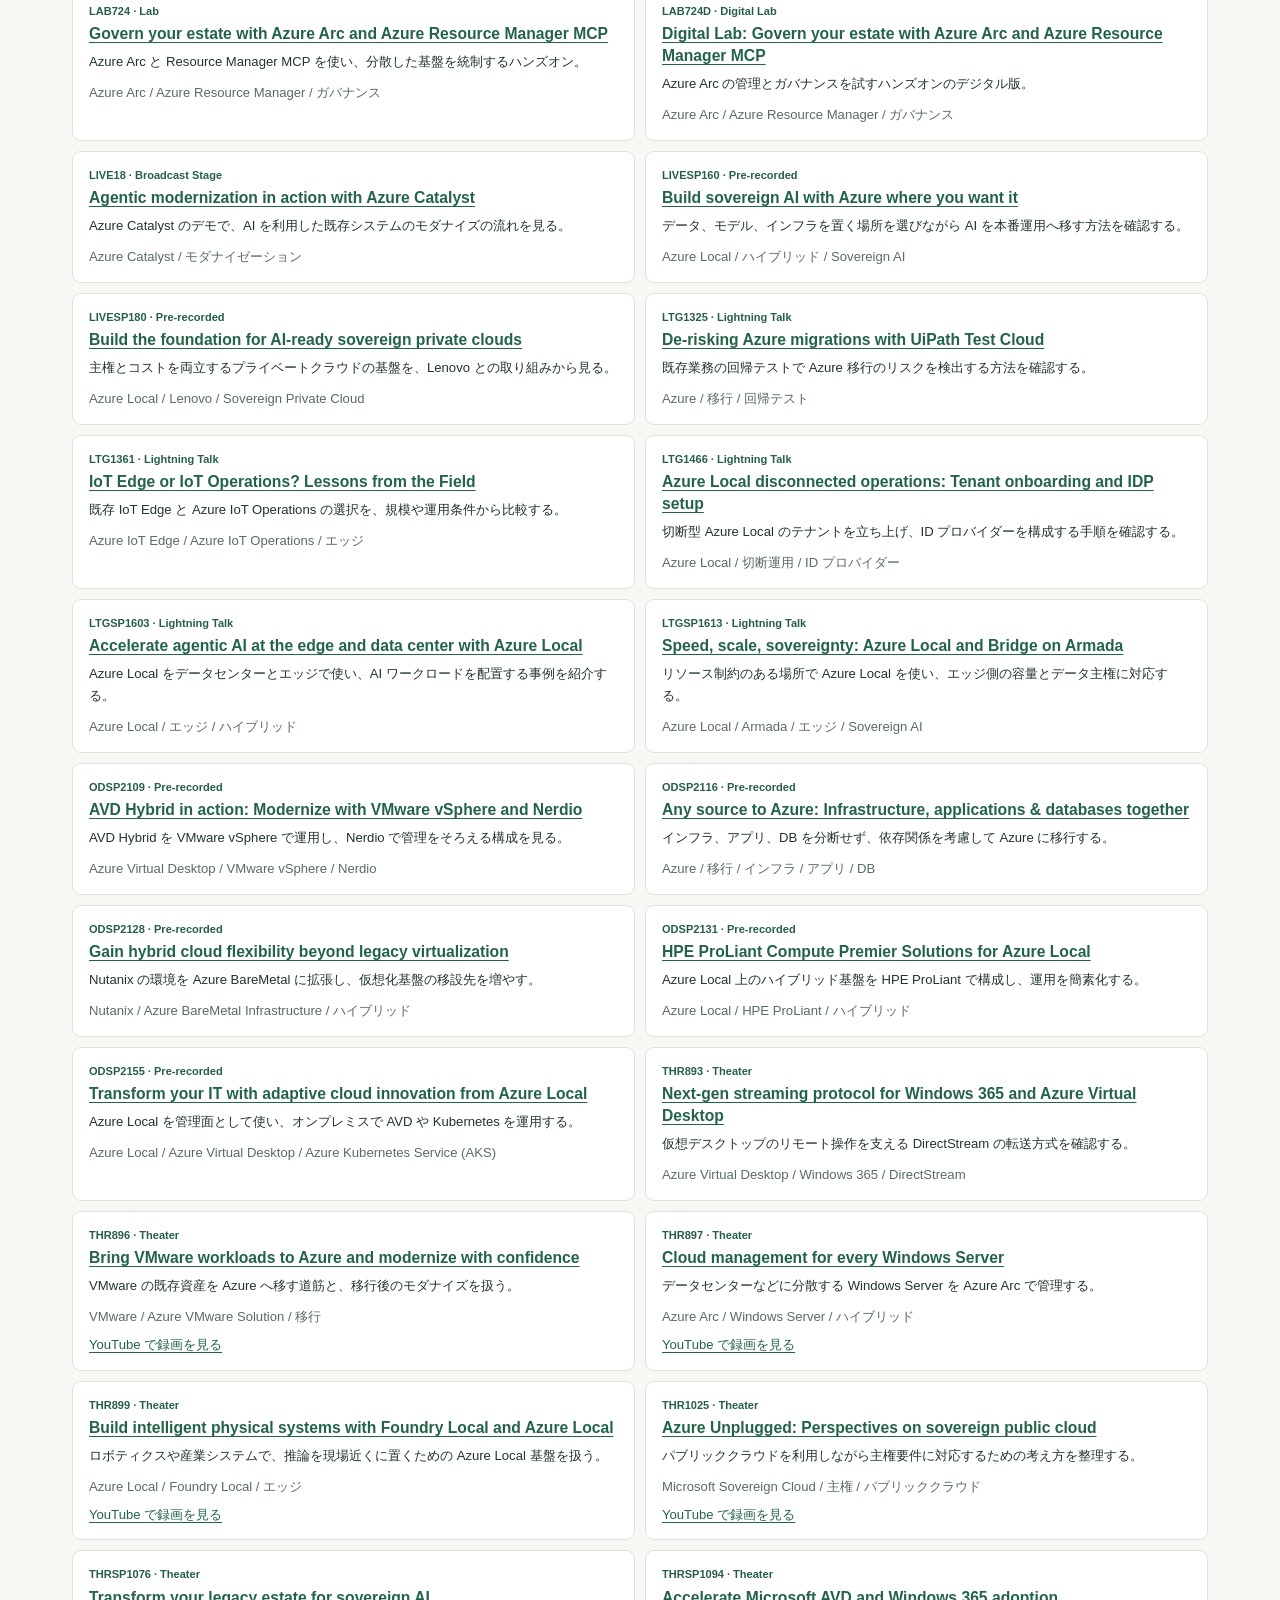
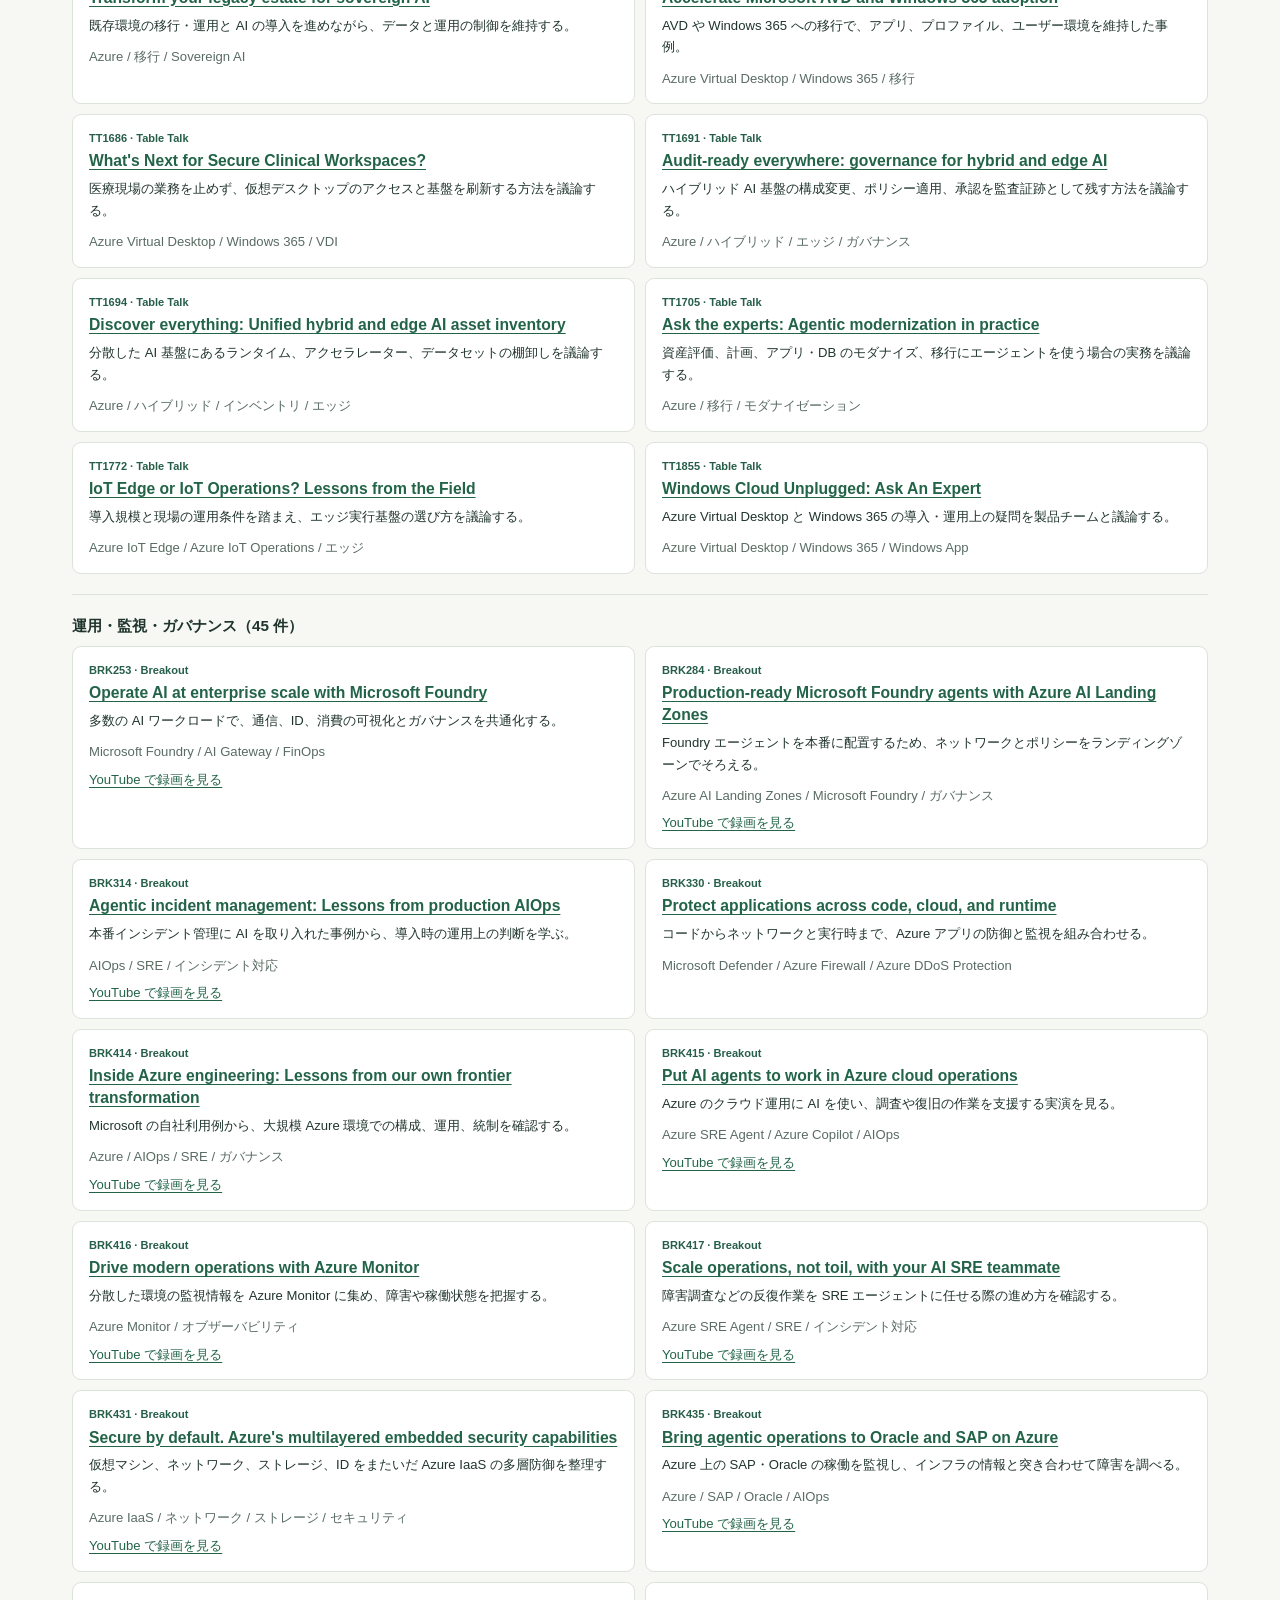
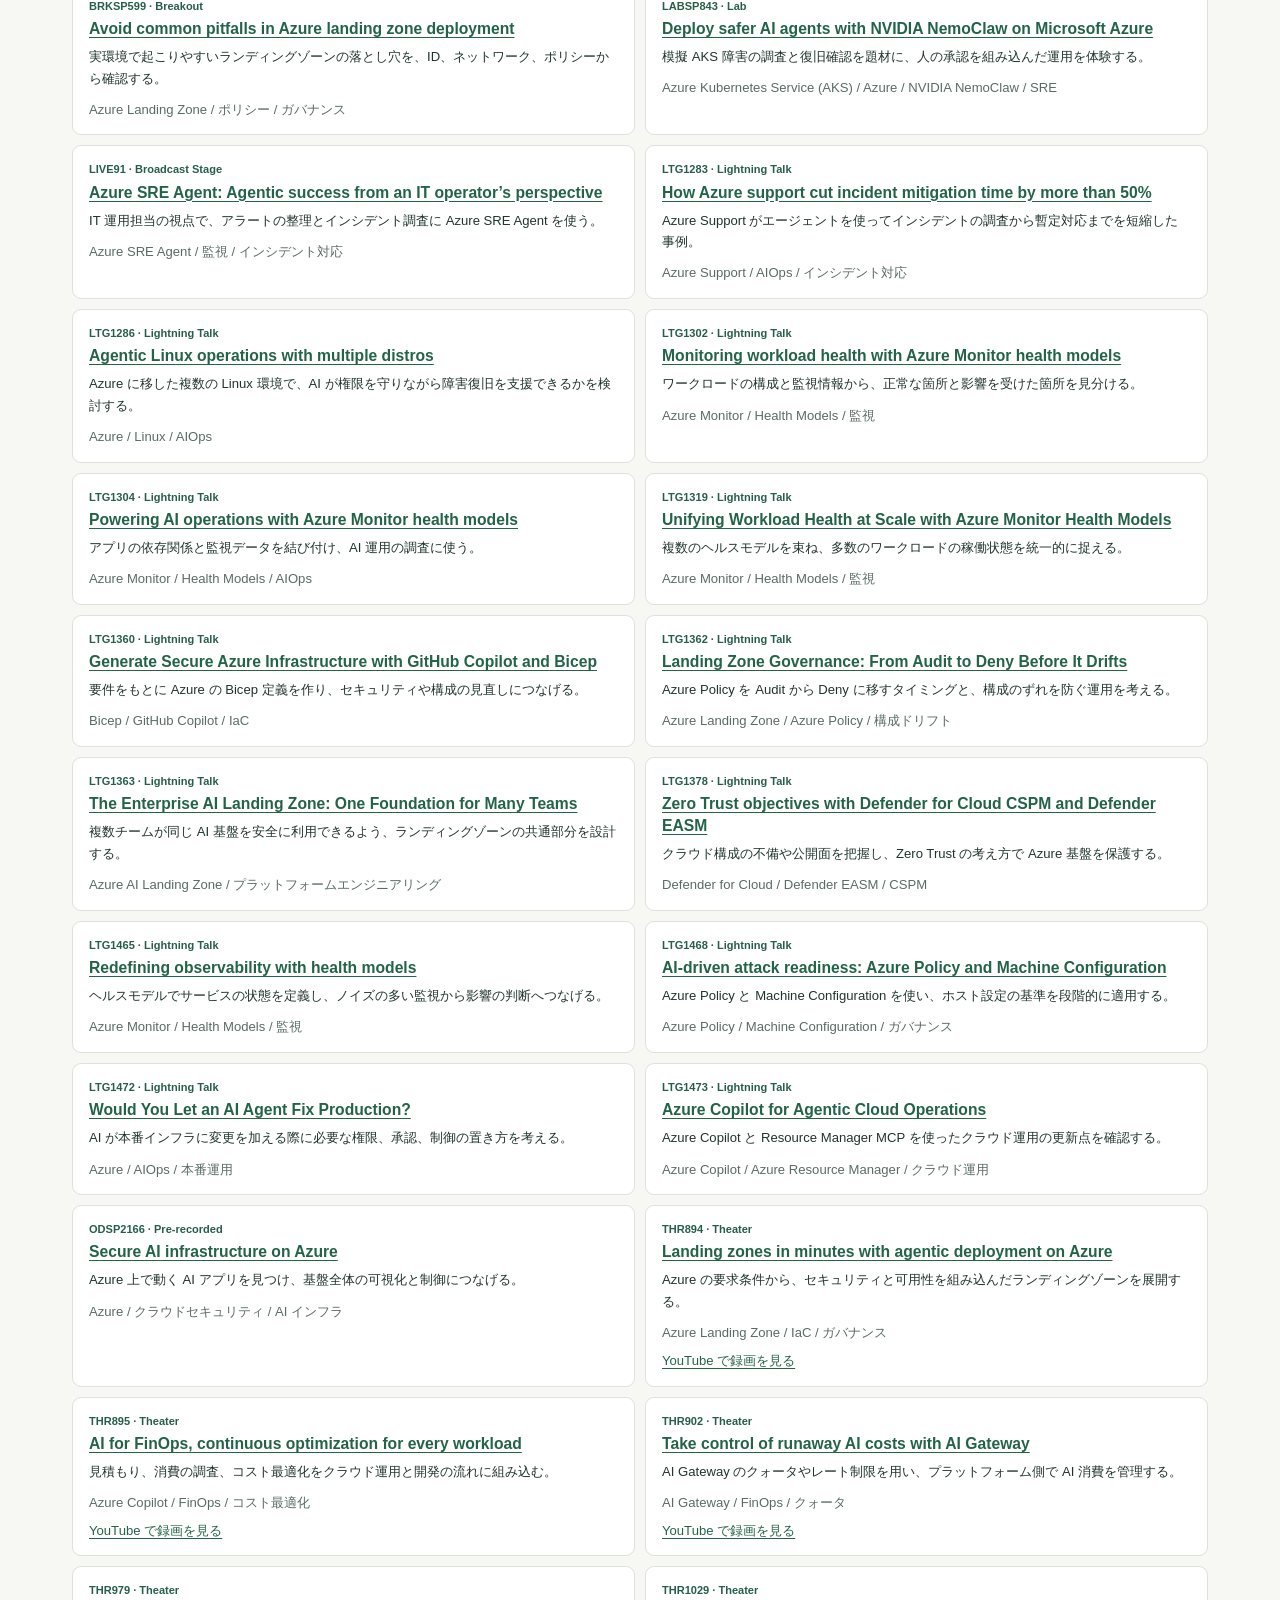
==== commit 24ef20cd: "Integrate catalog and verify announcement availability Co-authored-by: Copilot App <223556219+Copilo" ====
--- a/docs/infra.html
+++ b/docs/infra.html
@@ -16,7 +16,7 @@
       <p class="eyebrow">MICROSOFT IGNITE 2026 / SESSION CATALOG</p>
       <h1>Azure <span>インフラセッション</span></h1>
       <p class="intro">VM・ネットワークから App Service・AKS まで、Azure の基盤をテーマで探す。</p>
-      <nav class="site-nav" aria-label="ページ"><a href="./">スケジュール</a><a href="./infra.html" aria-current="page">Azure インフラ</a><a href="./map.html">会場マップ</a></nav>
+      <nav class="site-nav" aria-label="ページ"><a href="./">スケジュール</a><a href="./infra.html" aria-current="page">Azure インフラ</a><a href="./map.html">会場マップ</a><a href="./updates.html">新発表</a></nav>
     </div>
   </header>
   <main class="page">
--- a/docs/style.css
+++ b/docs/style.css
@@ -141,6 +141,38 @@
 .venue-card h3 { margin: 4px 0 8px; }
 .venue-card p:last-child { margin-bottom: 0; }
 .venue-number { font-weight: 750; color: var(--green); font-size: .75rem; }
+.updates-page { max-width: 1000px; }
+.updates-intro { padding: 22px 0; color: var(--muted); font-size: .8rem; }
+.updates-intro strong { color: var(--ink); }
+.updates-reading { border-top: 1px solid var(--line); padding-top: 26px; }
+.updates-reading > .eyebrow { color: var(--green); }
+.updates-lead { font-size: .94rem; max-width: 75ch; }
+.brief-grid { display: grid; grid-template-columns: repeat(2, minmax(0, 1fr)); gap: 12px 26px; margin-top: 20px; }
+.brief-grid article { border-top: 2px solid #bad098; padding: 12px 0; }
+.brief-grid h3 { margin: 0 0 10px; }
+.brief-grid p { font-size: .83rem; margin-bottom: 12px; }
+.updates-diagram { margin: 18px 0; }
+.updates-diagram svg { width: 100%; max-width: 760px; display: block; height: auto; }
+.updates-diagram figcaption { color: var(--muted); font-size: .72rem; }
+.update-index { border-top: 1px solid var(--line); margin-top: 30px; padding-top: 22px; }
+.update-index .section-heading { border: 0; padding: 0; }
+.update-index > p { font-size: .82rem; }
+.update-filters { display: grid; grid-template-columns: 2fr 1fr 1fr; gap: 10px; margin: 20px 0 12px; }
+.update-filters label { display: grid; gap: 4px; font-size: .75rem; font-weight: 700; }
+.update-filters input, .update-filters select { width: 100%; min-width: 0; height: 44px; padding: 7px 10px; background: white; border: 1px solid #aebfb2; border-radius: 7px; color: var(--ink); }
+#update-count { font-size: .75rem; color: var(--muted); }
+#update-results { display: grid; gap: 8px; }
+.update-card { border: 1px solid var(--line); border-radius: 8px; background: white; }
+.update-card summary { cursor: pointer; min-height: 48px; padding: 12px 15px; }
+.update-card-label { display: block; color: var(--muted); font-size: .68rem; letter-spacing: .03em; }
+.update-card strong { font-size: .88rem; }
+.update-card ul { margin: 0; padding: 0 18px 0 34px; }
+.update-card li { font-size: .81rem; margin: 8px 0; }
+.update-badge { display: inline-block; border-radius: 4px; padding: 1px 5px; background: #e8f0df; color: #214e38; font-size: .69rem; font-weight: 700; }
+.update-sources { margin: 12px 15px 15px; font-size: .72rem; }
+.additional-update { padding: 14px 16px; margin: 14px 0; font-size: .83rem; }
+.additional-update h3 { margin: 4px 0 8px; }
+.video-links { font-size: .83rem; padding-left: 20px; }
 .infra-filters:not([hidden]) { display: flex; flex-wrap: wrap; align-items: start; gap: 10px 18px; margin-bottom: 12px; }
 .infra-filters label { display: grid; gap: 3px; font-size: .82rem; max-width: 100%; }
 .infra-filters label:first-child { flex: 1 1 260px; }
@@ -163,5 +195,9 @@
   .track-label { width: 100%; }
   .track-label select { flex: 1; min-width: 0; }
   .event .event-title { font-size: .7rem; }
+  .brief-grid, .update-filters { grid-template-columns: 1fr; }
+  .brief-grid { gap: 2px; }
+  .updates-diagram { overflow-x: auto; }
+  .updates-diagram svg { min-width: 520px; }
 }
 @media (prefers-reduced-motion: no-preference) { dialog[open] { animation: appear .15s ease-out; } @keyframes appear { from { opacity: 0; transform: translateY(8px); } to { opacity: 1; transform: translateY(0); } } }
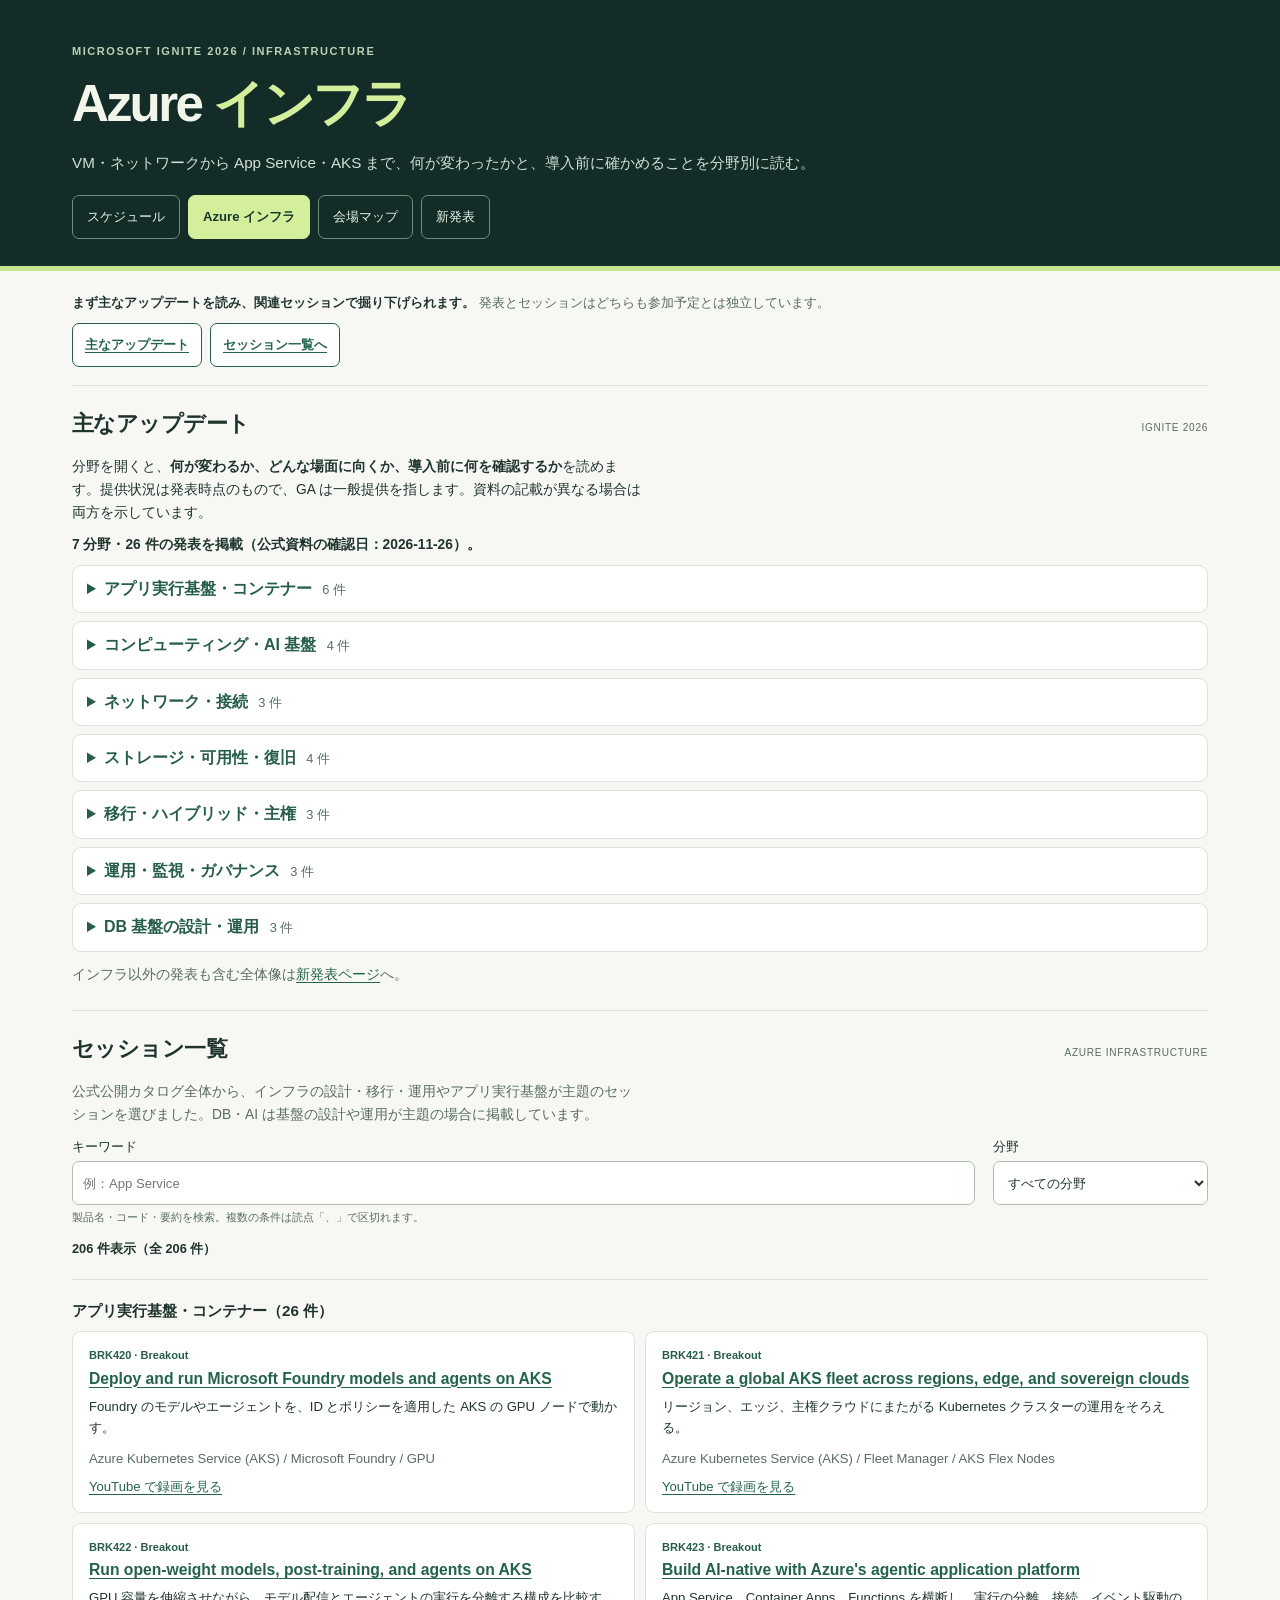
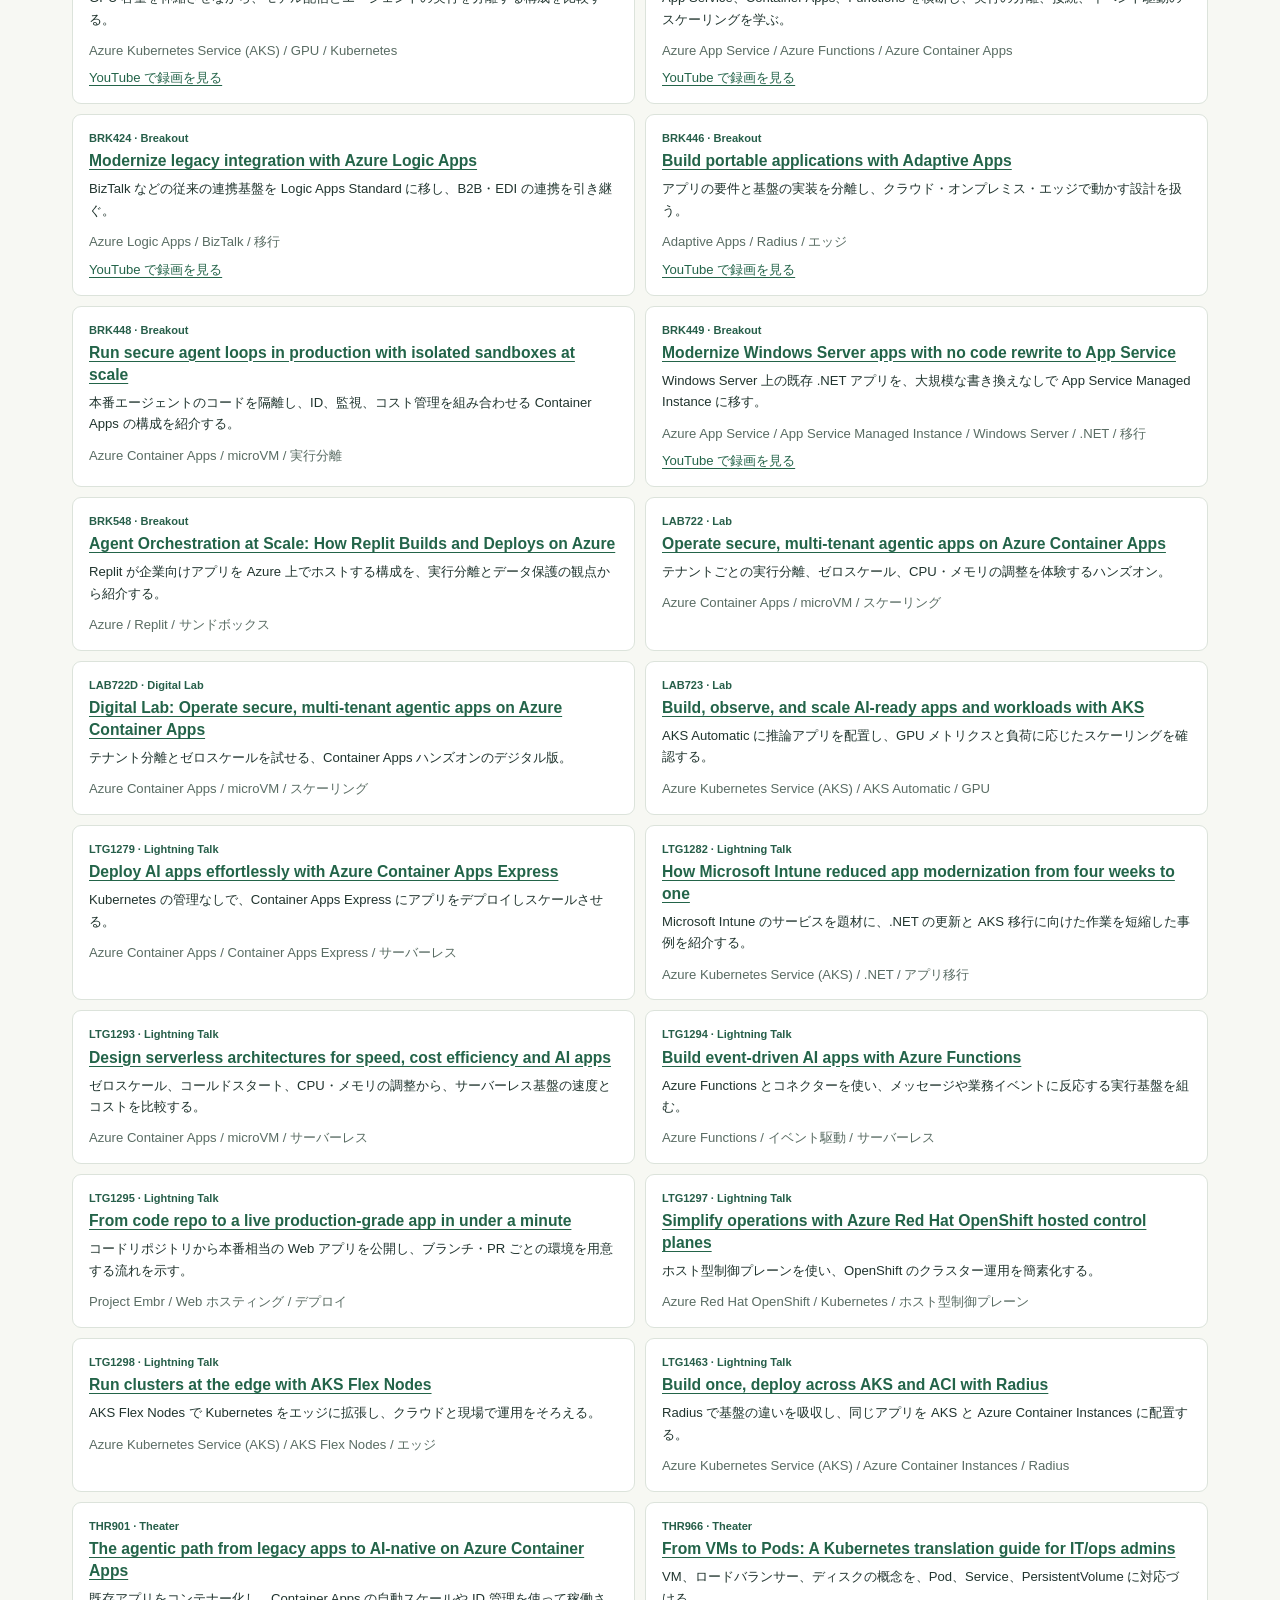
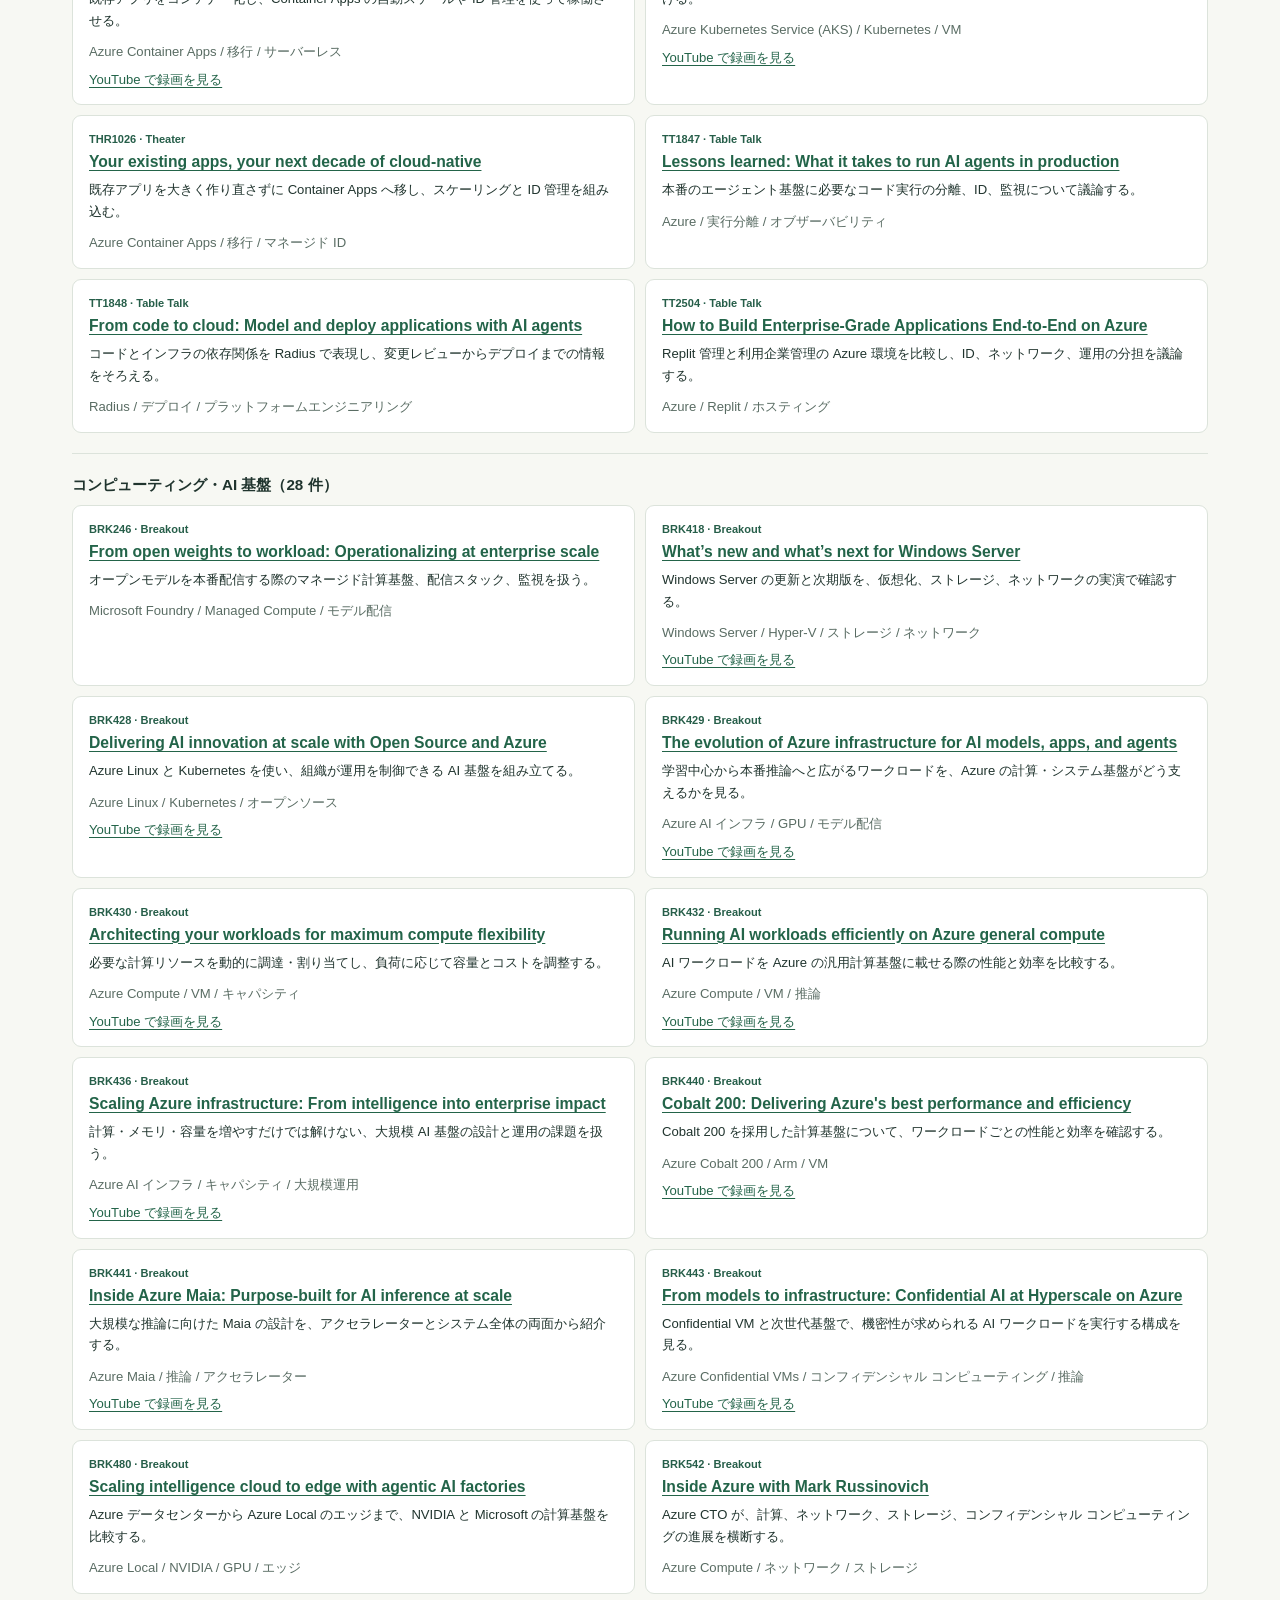
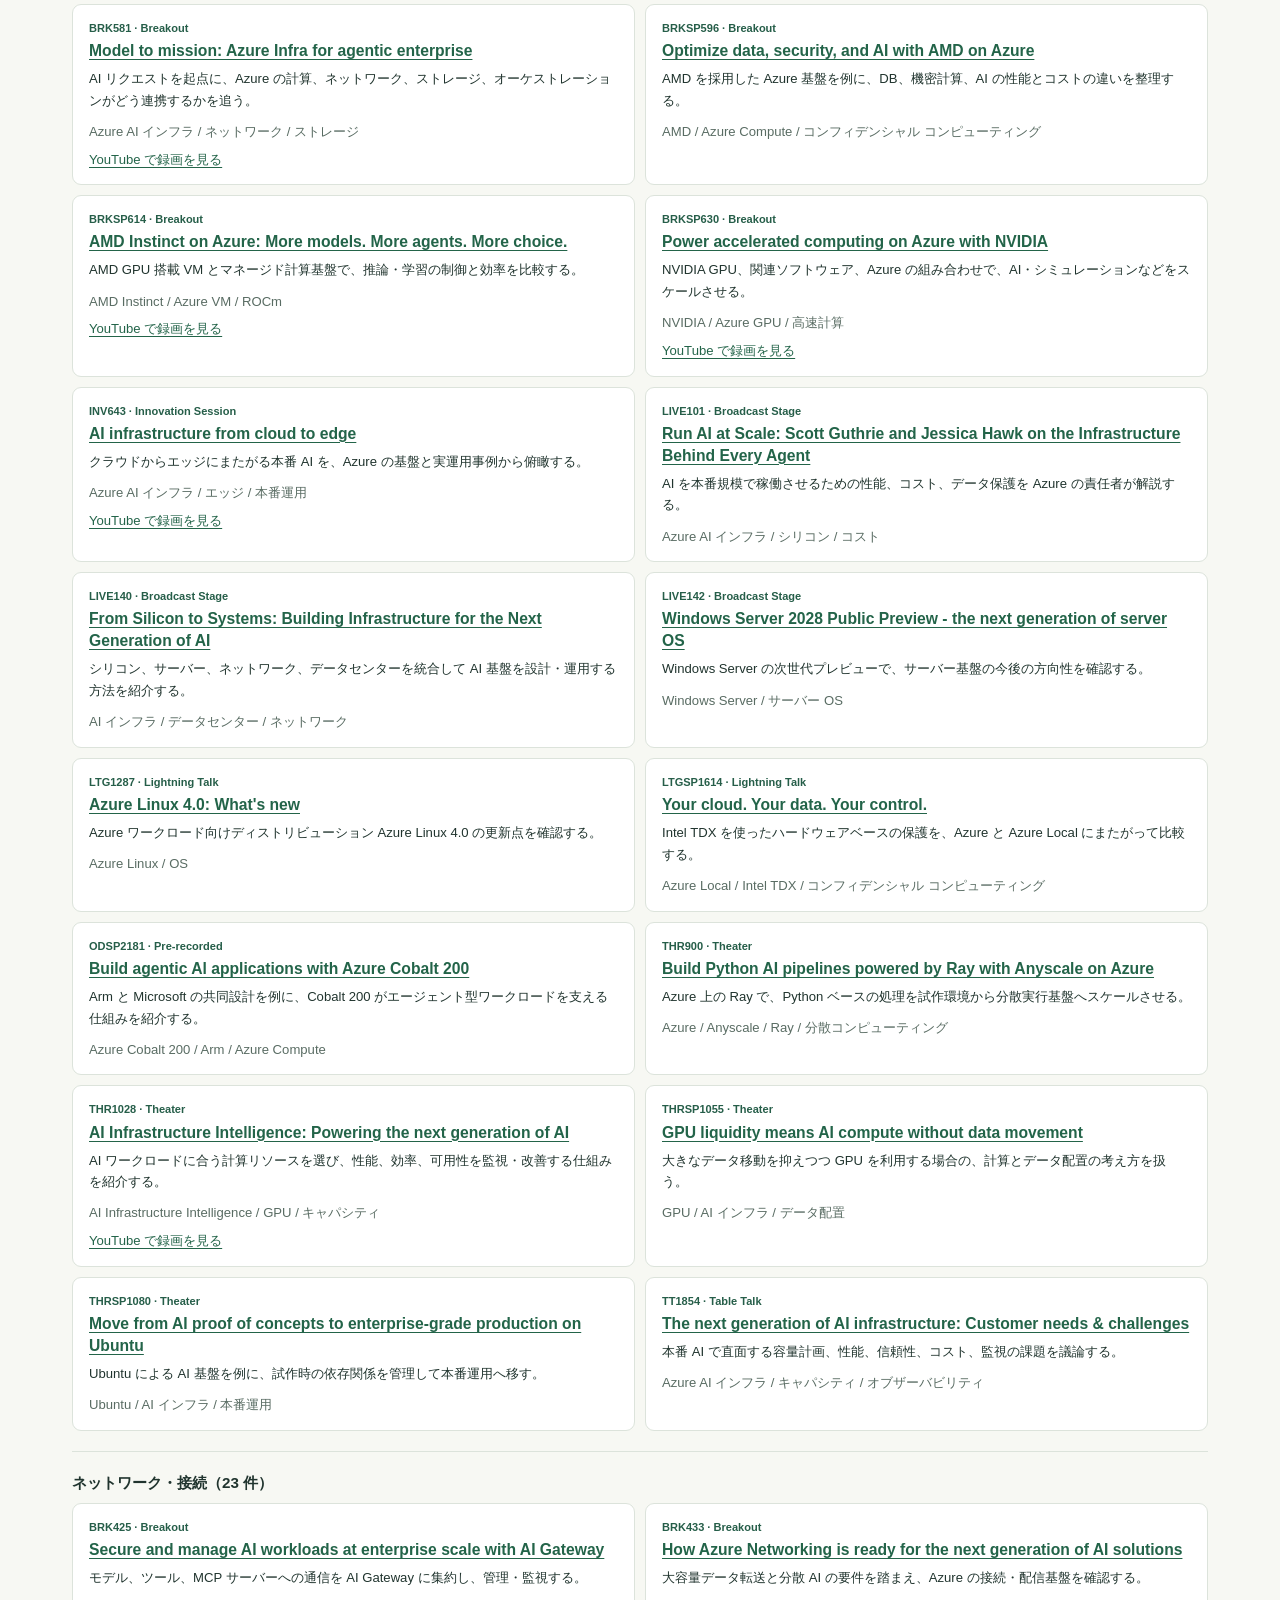
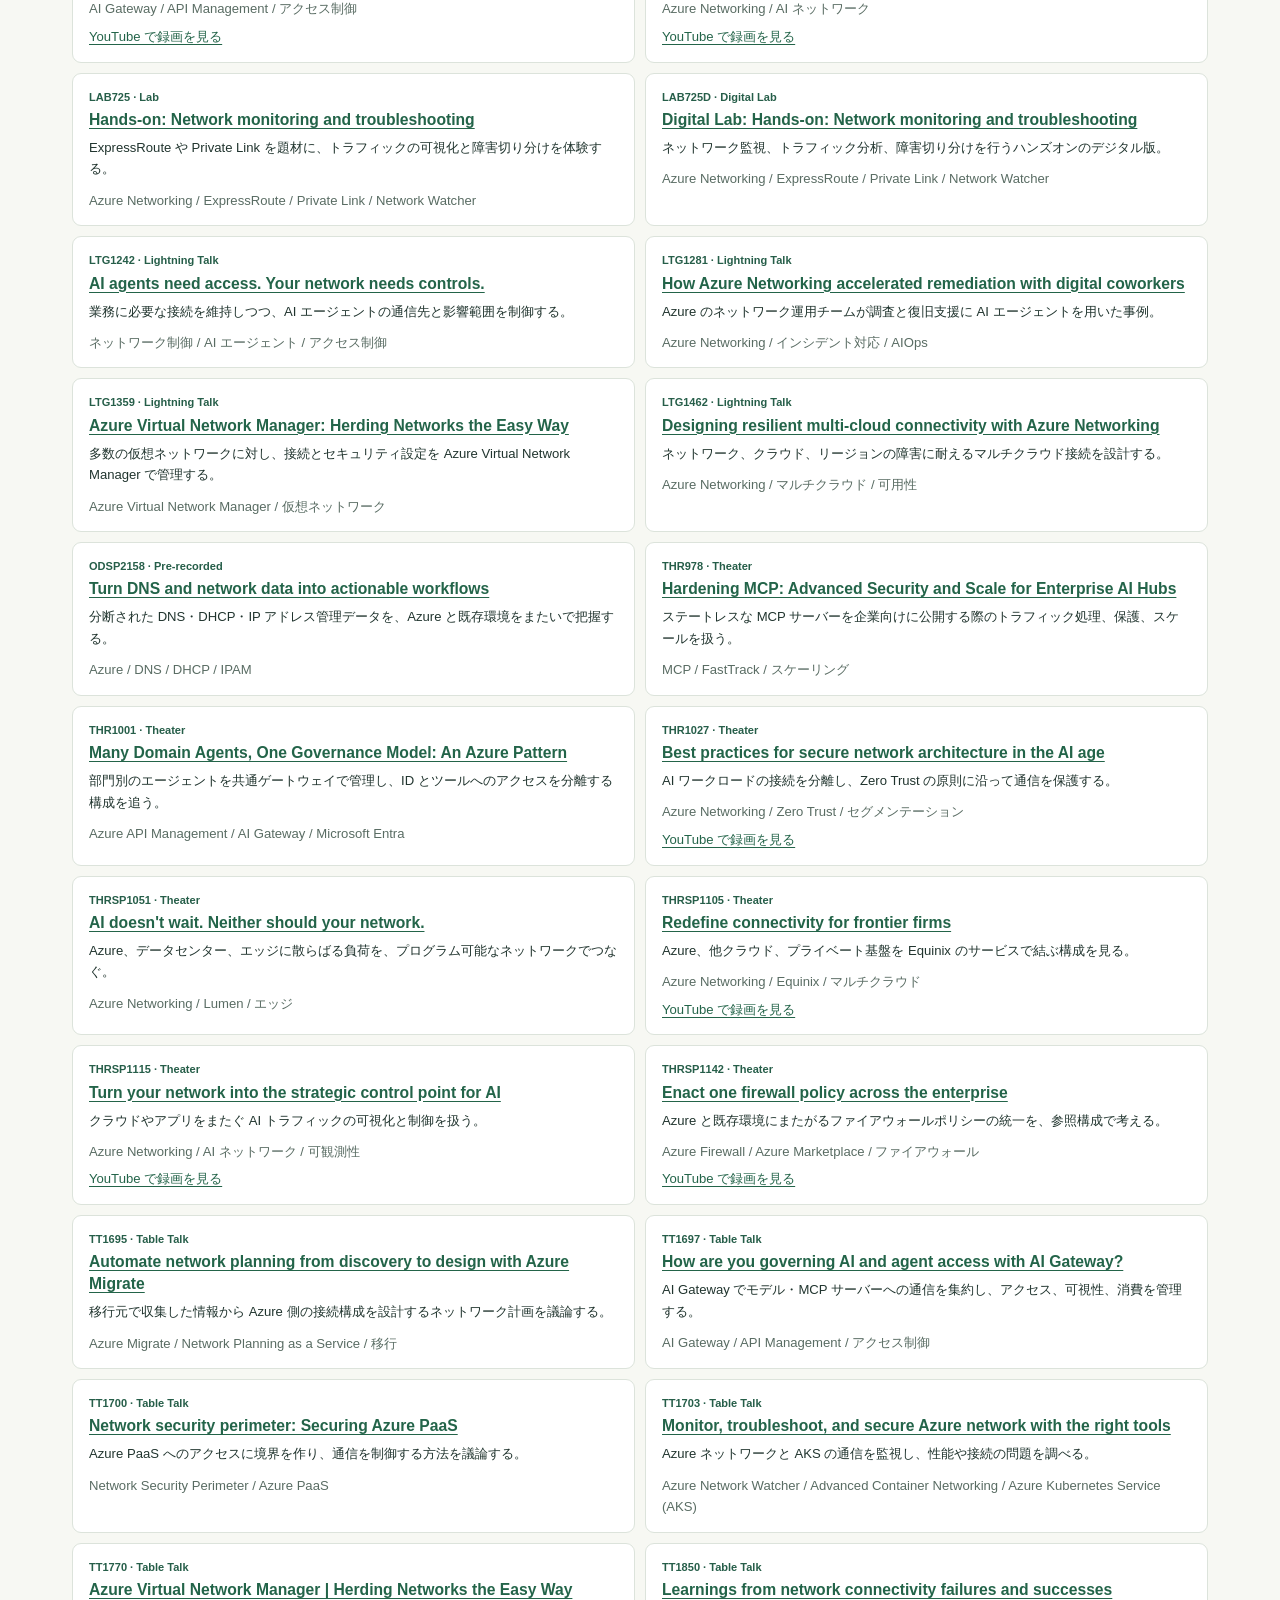
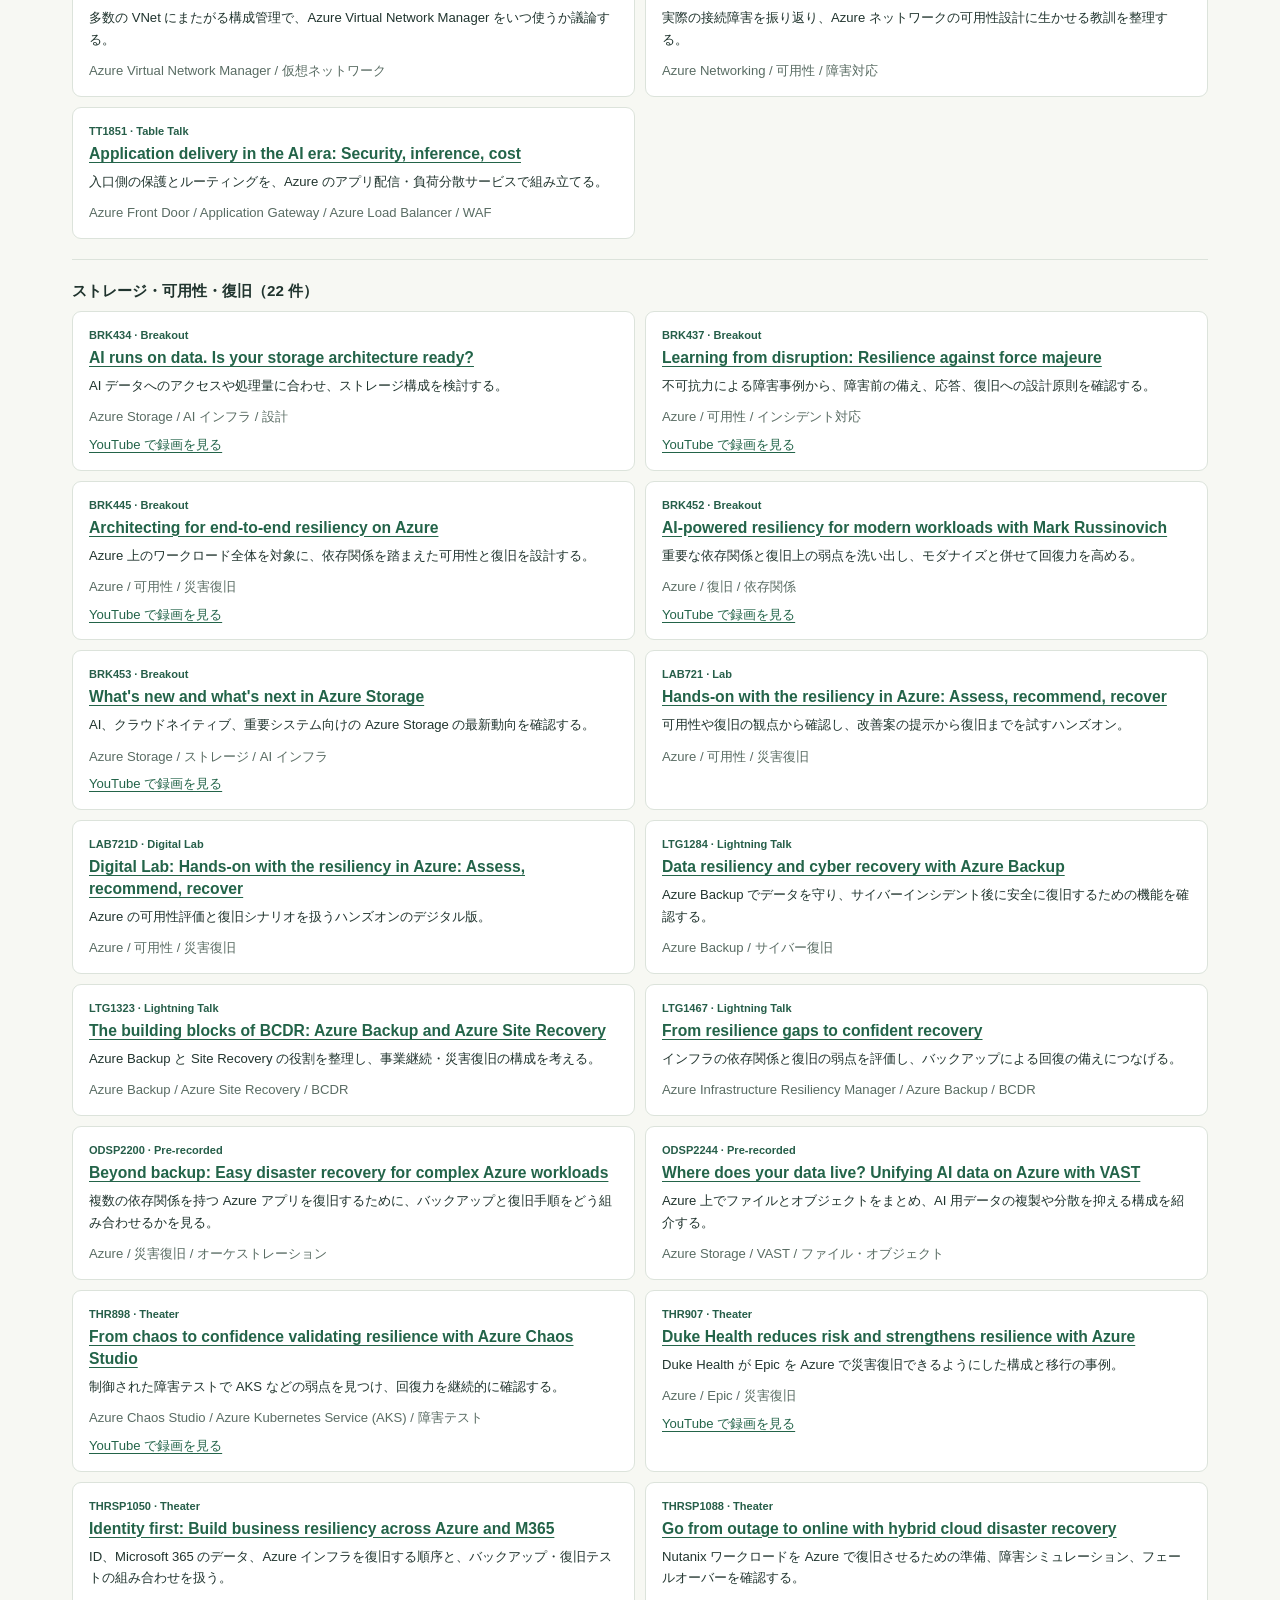
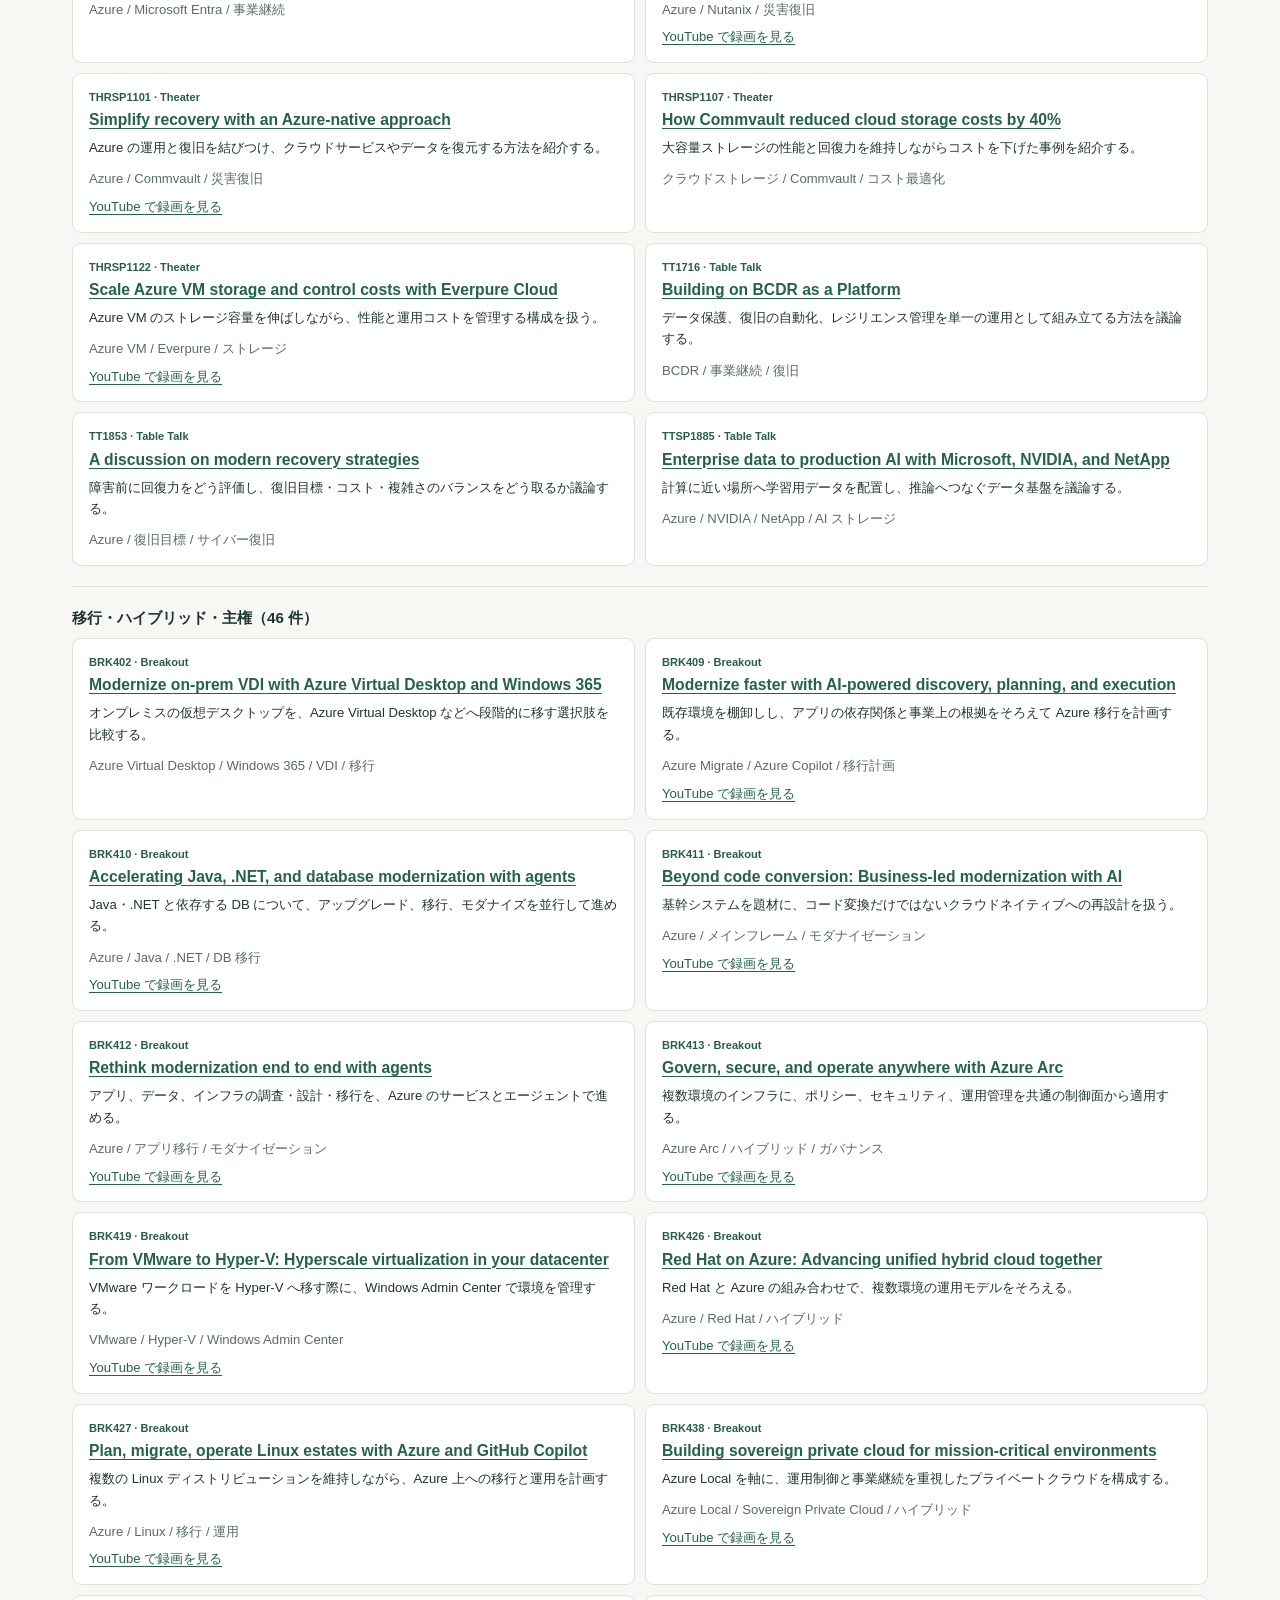
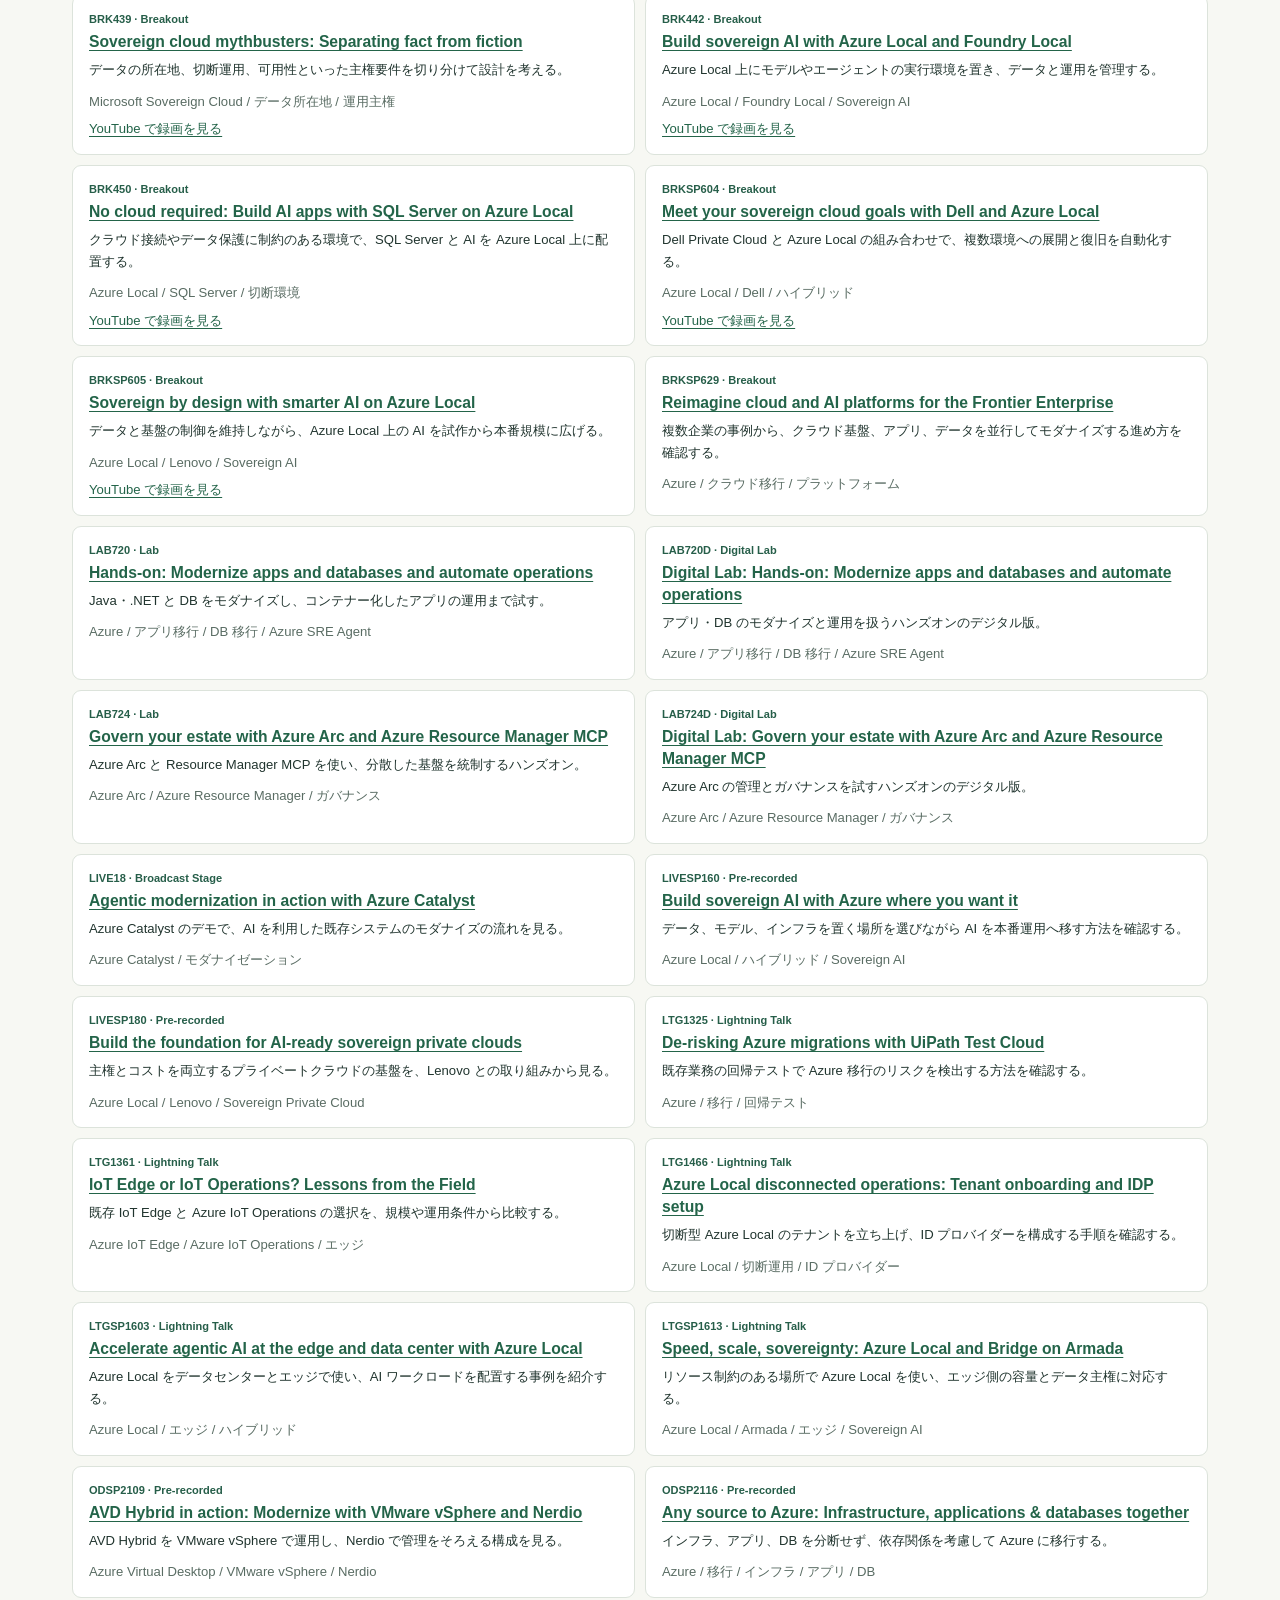
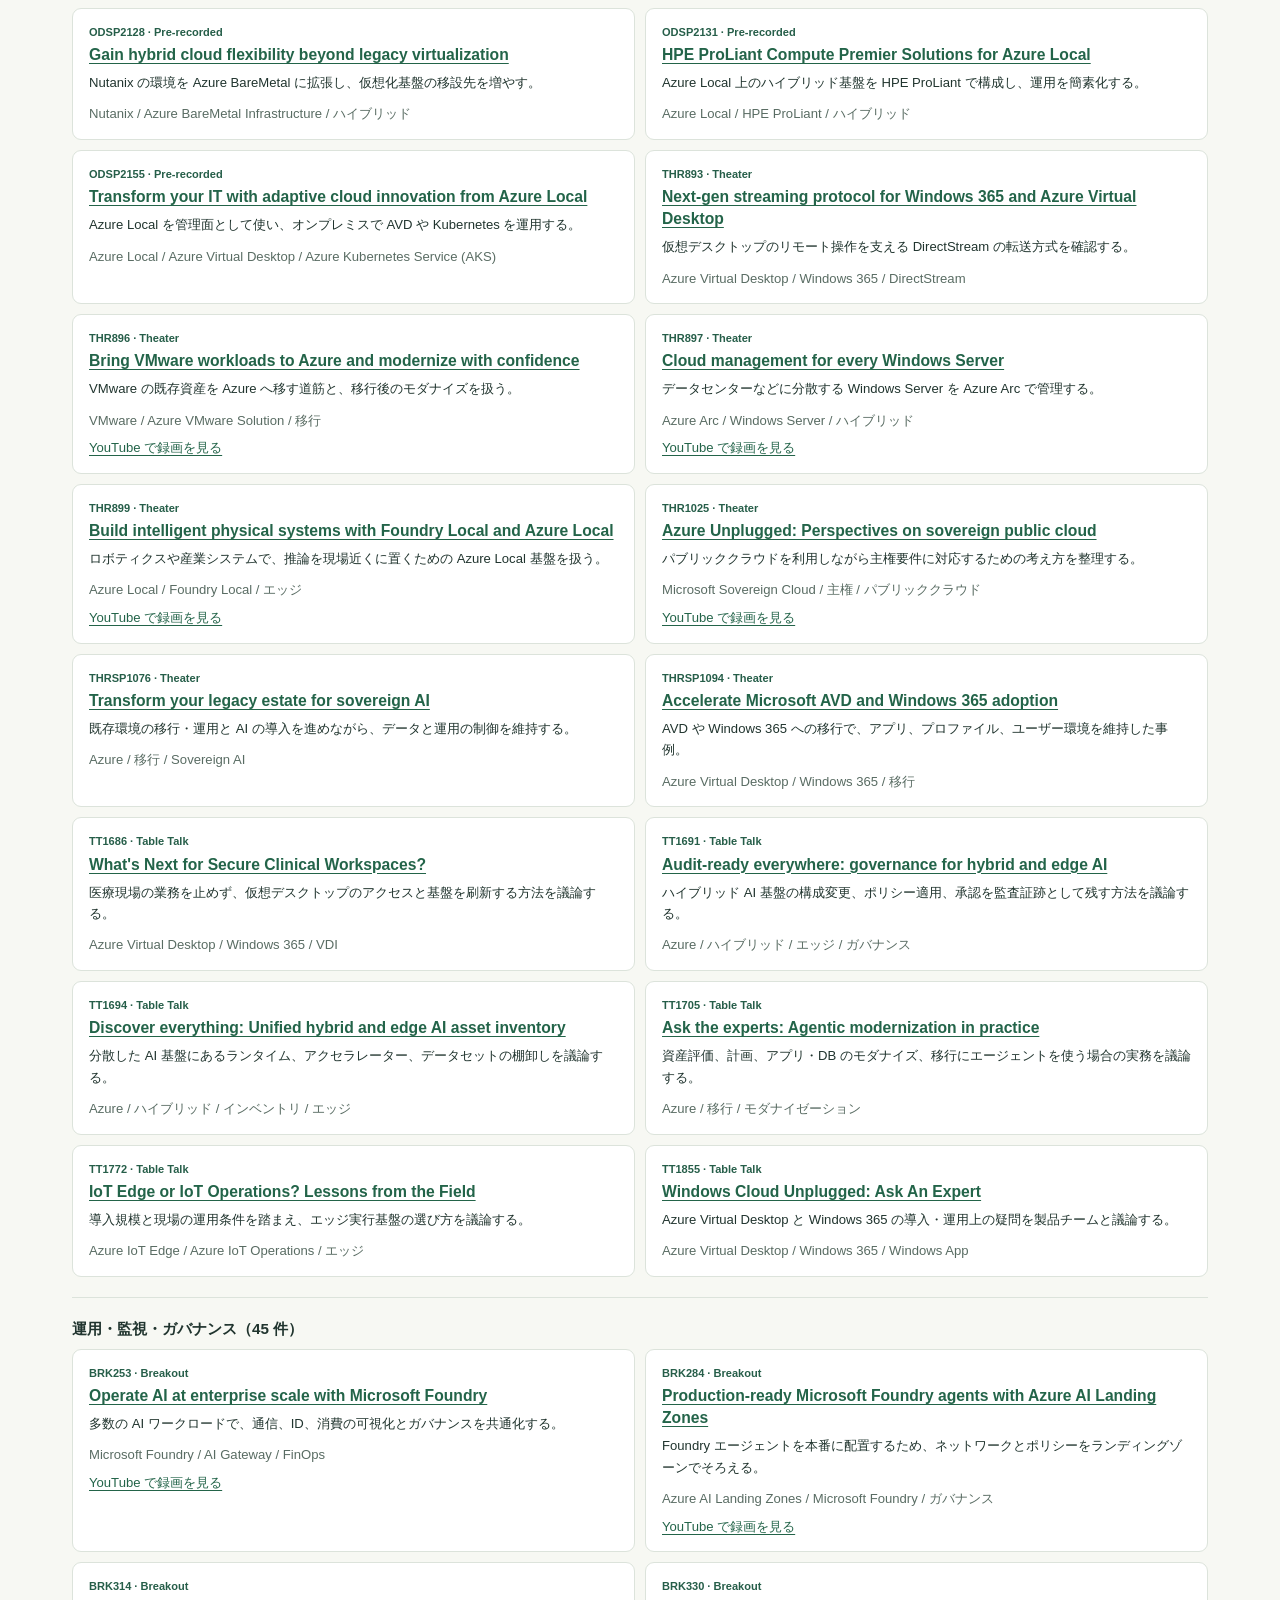
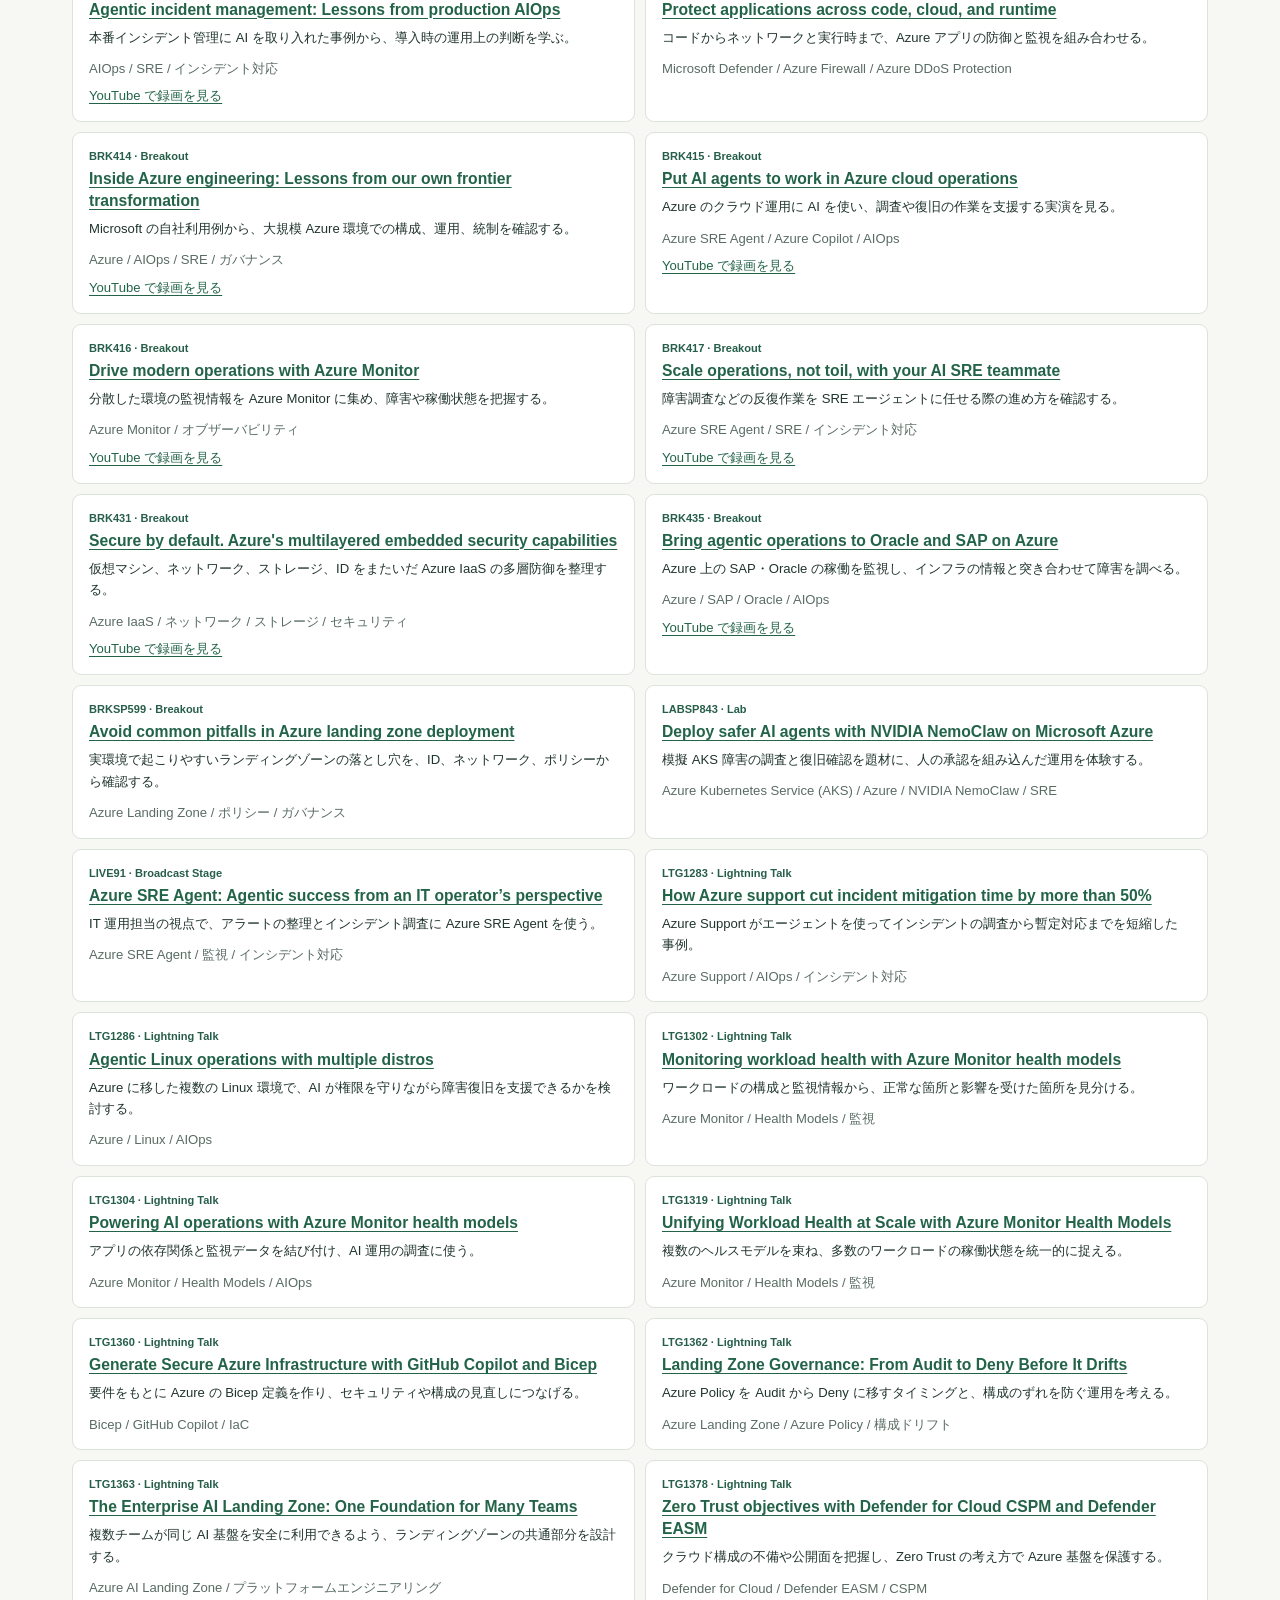
==== commit f71cadd3: "Deepen Ignite 2026 Azure infrastructure coverage Co-authored-by: Copilot App <223556219+Copilot@user" ====
--- a/docs/infra.html
+++ b/docs/infra.html
@@ -5,26 +5,36 @@
   <meta name="viewport" content="width=device-width, initial-scale=1">
   <meta name="referrer" content="no-referrer">
   <meta name="theme-color" content="#132c28">
-  <meta name="description" content="Microsoft Ignite 2026 の公式カタログから、Azure の基盤・運用・アプリ実行基盤のセッションを分野別に整理した非公式の一覧。">
-  <title>Azure インフラセッション | Ignite 2026</title>
+  <meta name="description" content="Microsoft Ignite 2026 の Azure インフラ発表を、変更点・活用例・導入前の確認事項と関連セッションで分野別に整理した非公式のガイド。">
+  <title>Azure インフラの新発表とセッション | Ignite 2026</title>
   <link rel="stylesheet" href="./style.css">
   <script type="module" src="./infra.js"></script>
 </head>
 <body>
   <header class="masthead">
     <div class="page">
-      <p class="eyebrow">MICROSOFT IGNITE 2026 / SESSION CATALOG</p>
-      <h1>Azure <span>インフラセッション</span></h1>
-      <p class="intro">VM・ネットワークから App Service・AKS まで、Azure の基盤をテーマで探す。</p>
+      <p class="eyebrow">MICROSOFT IGNITE 2026 / INFRASTRUCTURE</p>
+      <h1>Azure <span>インフラ</span></h1>
+      <p class="intro">VM・ネットワークから App Service・AKS まで、何が変わったかと、導入前に確かめることを分野別に読む。</p>
       <nav class="site-nav" aria-label="ページ"><a href="./">スケジュール</a><a href="./infra.html" aria-current="page">Azure インフラ</a><a href="./map.html">会場マップ</a><a href="./updates.html">新発表</a></nav>
     </div>
   </header>
   <main class="page">
     <section class="overview" aria-label="掲載範囲">
-      <p><strong>参加予定とは関係のない、Azure インフラのセッション一覧です。</strong> 公式公開カタログ全体を対象に、インフラの設計・移行・運用、アプリ実行基盤を主題とするセッションを選びました。DB・AI は基盤の設計や運用が主題の場合に掲載しています。</p>
+      <p><strong>まず主なアップデートを読み、関連セッションで掘り下げられます。</strong> 発表とセッションはどちらも参加予定とは独立しています。</p>
+      <nav class="infra-jump-links" aria-label="このページ内"><a href="#infra-updates-title">主なアップデート</a><a href="#infra-title">セッション一覧へ</a></nav>
+    </section>
+    <section class="infra-updates" aria-labelledby="infra-updates-title">
+      <div class="section-heading"><h2 id="infra-updates-title">主なアップデート</h2><span class="edition">IGNITE 2026</span></div>
+      <p>分野を開くと、<strong>何が変わるか、どんな場面に向くか、導入前に何を確認するか</strong>を読めます。提供状況は発表時点のもので、GA は一般提供を指します。資料の記載が異なる場合は両方を示しています。</p>
+      <p id="infra-updates-status" class="summary" role="status"></p>
+      <div id="infra-updates-results"></div>
+      <noscript><p class="error">解説の表示には JavaScript が必要です。<a href="https://news.microsoft.com/events/ignite/2026/book-of-news/">公式 Book of News</a>をご覧ください。</p></noscript>
+      <p class="muted">インフラ以外の発表も含む全体像は<a href="./updates.html">新発表ページ</a>へ。</p>
     </section>
     <section aria-labelledby="infra-title">
       <div class="section-heading"><h2 id="infra-title">セッション一覧</h2><span class="edition">AZURE INFRASTRUCTURE</span></div>
+      <p class="infra-catalog-intro muted">公式公開カタログ全体から、インフラの設計・移行・運用やアプリ実行基盤が主題のセッションを選びました。DB・AI は基盤の設計や運用が主題の場合に掲載しています。</p>
       <div id="infra-filters" class="infra-filters" hidden>
         <label for="infra-query">キーワード
           <input id="infra-query" type="search" placeholder="例：App Service" aria-describedby="infra-query-help">
--- a/docs/style.css
+++ b/docs/style.css
@@ -142,37 +142,88 @@
 .venue-card p:last-child { margin-bottom: 0; }
 .venue-number { font-weight: 750; color: var(--green); font-size: .75rem; }
 .updates-page { max-width: 1000px; }
-.updates-intro { padding: 22px 0; color: var(--muted); font-size: .8rem; }
+.updates-overview { margin-top: 24px; padding: clamp(16px, 3vw, 26px); background: #edf3e9; border: 1px solid #c8d9cb; border-radius: 14px; }
+.updates-overview > .eyebrow { color: var(--green); }
+.updates-overview h2 { margin-bottom: 6px; }
+.updates-jump-links { display: flex; flex-wrap: wrap; gap: 8px; margin-top: 14px; }
+.updates-jump-links a { display: inline-flex; align-items: center; min-height: 44px; padding: 6px 12px; border: 1px solid var(--green); border-radius: 7px; background: white; font-size: .83rem; font-weight: 700; }
+.updates-jump-links a:first-child { background: var(--green); color: white; }
+.updates-diagram { margin: 18px 0 0; }
+.updates-flow { display: grid; grid-template-columns: repeat(2, minmax(0, 1fr)); gap: 16px; margin: 0; padding: 0; list-style: none; }
+.updates-flow > li { position: relative; display: flex; flex-direction: column; min-width: 0; padding: 14px; border: 1px solid #c8d9cb; border-radius: 10px; background: white; }
+.updates-step { display: flex; align-items: center; gap: 9px; color: var(--green); font-size: .75rem; font-weight: 750; }
+.updates-step img { box-sizing: content-box; padding: 7px; border-radius: 9px; background: #e4efe6; }
+.updates-flow h3 { margin: 8px 0 4px; }
+.updates-flow p { margin-bottom: 12px; color: var(--muted); font-size: .83rem; }
+.updates-example { display: grid; justify-items: start; gap: 3px 8px; margin-top: auto; padding-top: 7px; border-top: 1px solid var(--line); }
+.updates-example a { min-height: 44px; padding: 3px 0; font-size: .85rem; font-weight: 700; overflow-wrap: anywhere; }
+.updates-diagram figcaption { margin-top: 10px; color: var(--muted); font-size: .76rem; }
+.updates-visual-sources { display: flex; flex-wrap: wrap; align-items: baseline; gap: 2px 16px; margin-top: 12px; padding-top: 8px; border-top: 1px solid #c8d9cb; font-size: .8rem; }
+.updates-visual-sources a { display: inline-flex; align-items: center; min-height: 32px; }
+.updates-intro { padding: 22px 0; color: var(--muted); font-size: .88rem; }
 .updates-intro strong { color: var(--ink); }
 .updates-reading { border-top: 1px solid var(--line); padding-top: 26px; }
-.updates-reading > .eyebrow { color: var(--green); }
 .updates-lead { font-size: .94rem; max-width: 75ch; }
-.brief-grid { display: grid; grid-template-columns: repeat(2, minmax(0, 1fr)); gap: 12px 26px; margin-top: 20px; }
-.brief-grid article { border-top: 2px solid #bad098; padding: 12px 0; }
-.brief-grid h3 { margin: 0 0 10px; }
-.brief-grid p { font-size: .83rem; margin-bottom: 12px; }
-.updates-diagram { margin: 18px 0; }
-.updates-diagram svg { width: 100%; max-width: 760px; display: block; height: auto; }
-.updates-diagram figcaption { color: var(--muted); font-size: .72rem; }
+.brief-grid { display: grid; grid-template-columns: repeat(2, minmax(0, 1fr)); gap: 14px; margin-top: 20px; }
+.brief-grid article { display: flex; flex-direction: column; padding: 14px 16px; border: 1px solid var(--line); border-radius: 10px; background: white; }
+.brief-grid .eyebrow { margin-bottom: 4px; color: var(--green); letter-spacing: .05em; }
+.brief-grid h3 { margin: 0 0 6px; line-height: 1.4; }
+.brief-scenario { margin-bottom: 12px; color: var(--muted); font-size: .9rem; }
+.brief-updates { margin: auto 0 0; padding: 0; list-style: none; }
+.brief-updates li { border-top: 1px solid var(--line); }
+.brief-updates li + li { margin-top: 10px; }
+.brief-update-heading { display: grid; grid-template-columns: max-content minmax(0, 1fr); align-items: center; gap: 8px; }
+.brief-update-heading a { display: flex; align-items: center; min-height: 44px; font-size: .9rem; font-weight: 700; overflow-wrap: anywhere; }
+.brief-updates p { margin: 0; font-size: .9rem; }
 .update-index { border-top: 1px solid var(--line); margin-top: 30px; padding-top: 22px; }
-.update-index .section-heading { border: 0; padding: 0; }
-.update-index > p { font-size: .82rem; }
-.update-filters { display: grid; grid-template-columns: 2fr 1fr 1fr; gap: 10px; margin: 20px 0 12px; }
-.update-filters label { display: grid; gap: 4px; font-size: .75rem; font-weight: 700; }
-.update-filters input, .update-filters select { width: 100%; min-width: 0; height: 44px; padding: 7px 10px; background: white; border: 1px solid #aebfb2; border-radius: 7px; color: var(--ink); }
-#update-count { font-size: .75rem; color: var(--muted); }
-#update-results { display: grid; gap: 8px; }
-.update-card { border: 1px solid var(--line); border-radius: 8px; background: white; }
+.update-index > p, .update-group > p { font-size: .86rem; }
+.update-filters:not([hidden]) { display: grid; grid-template-columns: minmax(0, 1.5fr) repeat(3, minmax(0, 1fr)) auto; align-items: end; gap: 10px; margin: 18px 0 12px; }
+.update-filters label { display: grid; min-width: 0; gap: 4px; font-size: .78rem; font-weight: 700; }
+.update-filters input, .update-filters select, .update-filters button { width: 100%; min-width: 0; min-height: 44px; padding: 7px 10px; background: white; border: 1px solid #aebfb2; border-radius: 7px; color: var(--ink); font-size: .86rem; }
+.update-filters button { background: var(--priority); border-color: var(--green); color: var(--green); font-weight: 700; }
+#update-count { font-size: .85rem; color: var(--muted); }
+.update-group { margin-top: 22px; }
+.update-group-heading { display: flex; flex-wrap: wrap; align-items: baseline; gap: 6px 12px; margin-bottom: 8px; }
+.update-group-heading h3 { margin: 0; scroll-margin-block-start: 12px; }
+.update-group-count { font-size: .8rem; color: var(--muted); }
+.update-group-results { display: grid; gap: 8px; }
+.update-card { border: 1px solid var(--line); border-radius: 8px; background: white; scroll-margin-block-start: 12px; }
 .update-card summary { cursor: pointer; min-height: 48px; padding: 12px 15px; }
-.update-card-label { display: block; color: var(--muted); font-size: .68rem; letter-spacing: .03em; }
-.update-card strong { font-size: .88rem; }
-.update-card ul { margin: 0; padding: 0 18px 0 34px; }
-.update-card li { font-size: .81rem; margin: 8px 0; }
-.update-badge { display: inline-block; border-radius: 4px; padding: 1px 5px; background: #e8f0df; color: #214e38; font-size: .69rem; font-weight: 700; }
-.update-sources { margin: 12px 15px 15px; font-size: .72rem; }
-.additional-update { padding: 14px 16px; margin: 14px 0; font-size: .83rem; }
-.additional-update h3 { margin: 4px 0 8px; }
+.update-card summary:focus-visible { outline: 3px solid #d27d18; outline-offset: -3px; border-radius: 8px; }
+.update-card-label { display: block; color: var(--muted); font-size: .75rem; }
+.update-card summary strong { font-size: .94rem; overflow-wrap: anywhere; }
+.update-items { margin: 0; padding: 0 15px; list-style: none; }
+.update-items > li { padding: 12px 0; border-top: 1px solid var(--line); }
+.update-explanation { display: grid; grid-template-columns: max-content minmax(0, 1fr); gap: 4px 12px; margin: 6px 0 0; font-size: .9rem; }
+.update-explanation dt { color: var(--green); font-weight: 700; }
+.update-explanation dd { margin: 0; max-width: 75ch; overflow-wrap: anywhere; }
+.update-badge { display: inline-block; border-radius: 4px; padding: 1px 6px; background: #edf0ed; color: #42564c; font-size: .74rem; font-weight: 700; }
+.update-badge:is([data-status="GA"], [data-status="提供中"]) { background: #e3efdf; color: #214e38; }
+.update-badge[data-status="プレビュー"] { background: #e1edf8; color: #224d76; }
+.update-badge:is([data-status="限定プレビュー"], [data-status="パイロット"], [data-status="Frontier"]) { background: #faedce; color: #69491f; }
+.update-badge:is([data-status="未確認"], [data-status="要確認"]) { background: #ede6f5; color: #533c6c; }
+.update-sources { display: flex; flex-wrap: wrap; align-items: baseline; gap: 4px 14px; margin: 0 15px; padding: 8px 0 12px; border-top: 1px solid var(--line); color: var(--muted); font-size: .8rem; }
+.update-sources a { display: inline-flex; align-items: center; min-height: 32px; overflow-wrap: anywhere; }
 .video-links { font-size: .83rem; padding-left: 20px; }
+.infra-jump-links { display: flex; flex-wrap: wrap; gap: 8px; }
+.infra-jump-links a { display: inline-flex; align-items: center; min-height: 44px; padding: 6px 12px; border: 1px solid var(--green); border-radius: 7px; background: white; font-weight: 700; }
+.infra-updates { margin-bottom: 24px; }
+.infra-updates > p, .infra-catalog-intro { font-size: .86rem; max-width: 75ch; }
+#infra-updates-results { display: grid; gap: 8px; margin-bottom: 12px; }
+.infra-update-group { min-width: 0; border: 1px solid var(--line); border-radius: 9px; background: white; }
+.infra-update-group summary { min-height: 44px; padding: 10px 14px; color: var(--green); cursor: pointer; overflow-wrap: anywhere; }
+.infra-update-group summary:focus-visible { outline: 3px solid #d27d18; outline-offset: -3px; border-radius: 9px; }
+.infra-update-group summary span { margin-inline-start: .8em; font-size: .8rem; white-space: nowrap; }
+.infra-update-group .infra-grid { padding: 0 10px 10px; }
+.infra-update-card dl { display: grid; grid-template-columns: max-content minmax(0, 1fr); gap: 6px 10px; margin: 10px 0; }
+.infra-update-card dt { color: var(--green); font-weight: 700; }
+.infra-update-card dd { margin: 0; }
+.infra-update-status { display: inline-block; padding: 1px 6px; border-radius: 4px; background: #edf0ed; color: var(--ink); font-size: .75rem; font-weight: 700; }
+.infra-update-status[data-status="GA"] { background: var(--priority); }
+.infra-update-status:is([data-status="プレビュー"], [data-status="限定プレビュー"]) { background: var(--alternate); }
+.infra-update-status[data-status="要確認"] { background: #faedce; }
+.infra-update-links { display: flex; flex-wrap: wrap; align-items: baseline; gap: 0 12px; padding-top: 4px; border-top: 1px solid var(--line); margin: 0; color: var(--muted); }
+.infra-update-links a { display: inline-flex; align-items: center; min-height: 32px; max-width: 100%; }
 .infra-filters:not([hidden]) { display: flex; flex-wrap: wrap; align-items: start; gap: 10px 18px; margin-bottom: 12px; }
 .infra-filters label { display: grid; gap: 3px; font-size: .82rem; max-width: 100%; }
 .infra-filters label:first-child { flex: 1 1 260px; }
@@ -185,6 +236,17 @@
 .infra-card .eyebrow { color: var(--green); }
 .infra-card h4 { margin: 3px 0 6px; font-size: .98rem; line-height: 1.4; }
 .infra-card > a { display: inline-block; margin-top: 6px; }
+@media (min-width: 820px), (max-width: 600px) {
+  .updates-flow > li:not(:last-child)::after { content: ""; position: absolute; width: 7px; height: 7px; border: solid #597f69; border-width: 2px 2px 0 0; }
+}
+@media (min-width: 820px) {
+  .updates-flow { grid-template-columns: repeat(4, minmax(0, 1fr)); gap: 20px; }
+  .updates-flow > li:not(:last-child)::after { top: 50%; left: calc(100% + 5px); transform: translateY(-50%) rotate(45deg); }
+}
+@media (max-width: 819px) {
+  .update-filters:not([hidden]) { grid-template-columns: repeat(3, minmax(0, 1fr)) auto; }
+  .update-filters label:first-child { grid-column: 1 / -1; }
+}
 @media (max-width: 600px) {
   .page { padding: 0 14px; }
   .masthead { padding-top: 29px; }
@@ -192,12 +254,18 @@
   .reading-grid { grid-template-columns: 1fr; gap: 0; }
   .venue-grid { grid-template-columns: 1fr; }
   .infra-grid { grid-template-columns: 1fr; }
+  .infra-update-card dl { grid-template-columns: 1fr; gap: 0; }
+  .infra-update-card dd + dt { margin-top: 6px; }
   .track-label { width: 100%; }
   .track-label select { flex: 1; min-width: 0; }
   .event .event-title { font-size: .7rem; }
-  .brief-grid, .update-filters { grid-template-columns: 1fr; }
-  .brief-grid { gap: 2px; }
-  .updates-diagram { overflow-x: auto; }
-  .updates-diagram svg { min-width: 520px; }
+  .updates-flow, .brief-grid { grid-template-columns: 1fr; }
+  .update-filters:not([hidden]) { grid-template-columns: repeat(2, minmax(0, 1fr)); }
+  .update-explanation { grid-template-columns: 1fr; gap: 0; }
+  .update-explanation dd + dt { margin-top: 6px; }
+  .updates-flow > li:not(:last-child)::after { top: calc(100% + 3px); left: 50%; transform: translateX(-50%) rotate(135deg); }
+  .updates-example { grid-template-columns: auto minmax(0, 1fr); align-items: baseline; }
+  .updates-example a { min-height: 32px; }
+  .updates-visual-sources { flex-direction: column; }
 }
 @media (prefers-reduced-motion: no-preference) { dialog[open] { animation: appear .15s ease-out; } @keyframes appear { from { opacity: 0; transform: translateY(8px); } to { opacity: 1; transform: translateY(0); } } }
